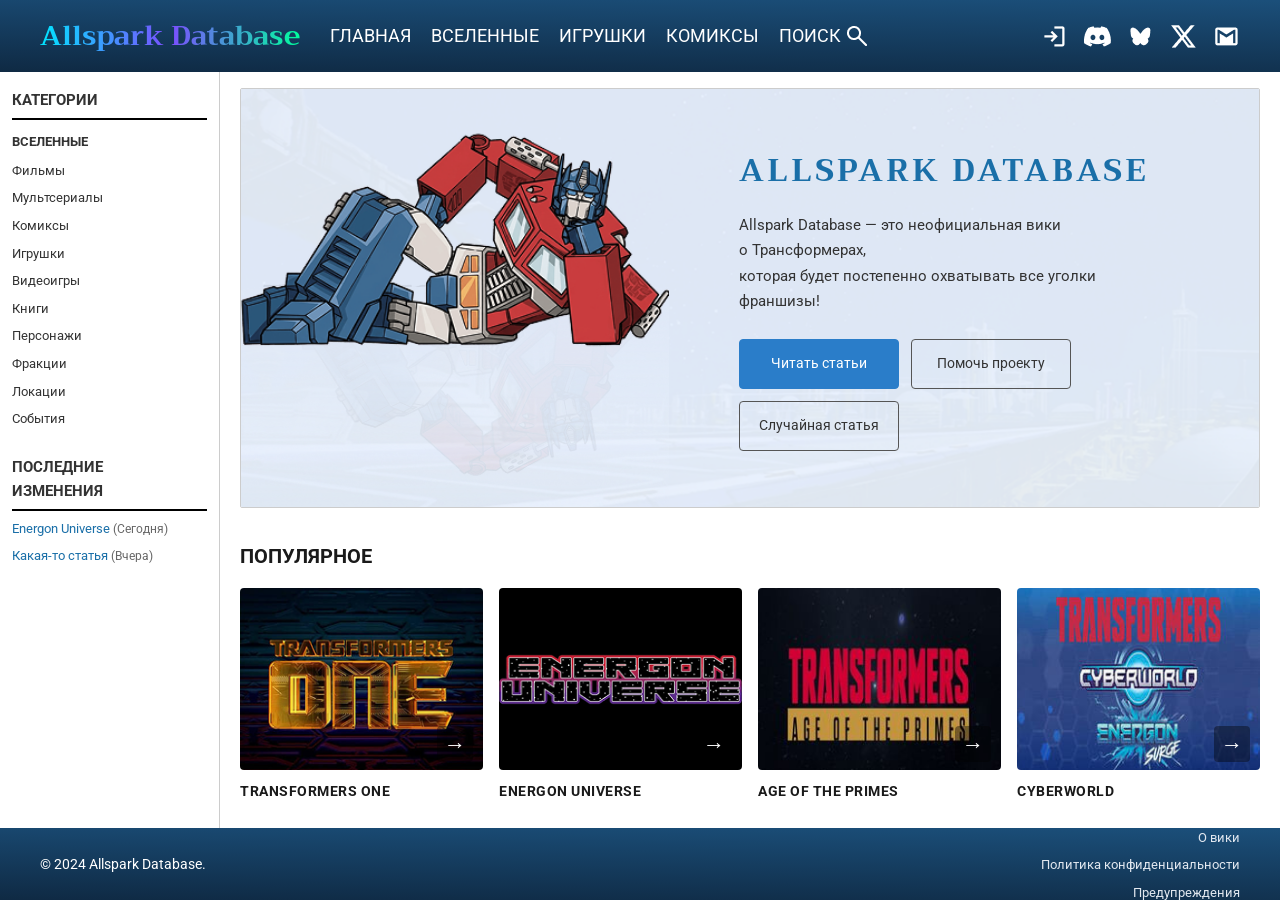
==== index.html @ ae2fcdb4 "Update index.html" ====
<!DOCTYPE html>
<html lang="ru">
<head>
    <meta charset="UTF-8">
    <meta name="viewport" content="width=device-width, initial-scale=1.0">
    <title>Allspark Database</title>
    <meta name="yandex-verification" content="25b6e416a163d4c0" />
    <link rel="stylesheet" href="style.css">
    <link href="https://fonts.googleapis.com/css2?family=Trirong:wght@700&family=Roboto&display=swap" rel="stylesheet">
    <!-- Yandex.Metrika counter -->
    <script type="text/javascript">
        (function(m,e,t,r,i,k,a){
            m[i]=m[i]||function(){(m[i].a=m[i].a||[]).push(arguments)};
            m[i].l=1*new Date();
            for (var j = 0; j < document.scripts.length; j++) {if (document.scripts[j].src === r) { return; }}
            k=e.createElement(t),a=e.getElementsByTagName(t)[0],k.async=1,k.src=r,a.parentNode.insertBefore(k,a)
        })(window, document,'script','https://mc.yandex.ru/metrika/tag.js?id=112325908', 'ym');

        ym(112325908, 'init', {ssr:true, clickmap:true, ecommerce:"dataLayer", referrer: document.referrer, url: location.href, accurateTrackBounce:true, trackLinks:true});
    </script>
    <noscript><div><img src="https://mc.yandex.ru/watch/112325908" style="position:absolute; left:-9999px;" alt="" /></div></noscript>
    <!-- /Yandex.Metrika counter -->
</head>
<body>

    <header>
        <div class="logo">Allspark Database</div>
        <nav class="main-nav">
            <ul>
                <li><a href="index.html">ГЛАВНАЯ</a></li>
                <li><a href="#">ВСЕЛЕННЫЕ</a></li>
                <li><a href="#">ИГРУШКИ</a></li>
                <li><a href="#">КОМИКСЫ</a></li>
                <li>
                    <a href="#" class="search-link">
                        ПОИСК
                        <img src="Group.png" alt="поиск" class="search-icon">
                    </a>
                </li>
            </ul>
        </nav>
        <div class="header-icons">
            <img src="material-symbols_login.png" alt="войти">
            <img src="akar-icons_discord-fill.png" alt="discord">
            <img src="line-md_bluesky-filled.png" alt="bluesky">
            <img src="line-md_twitter-x.png" alt="twitter">
            <img src="mdi_gmail.png" alt="gmail">
        </div>
    </header>

    <div class="page-wrapper">

        <aside class="sidebar">
            <div class="sidebar-section">
                <h3 class="sidebar-title">КАТЕГОРИИ</h3>
                <ul class="sidebar-list">
                    <li class="sidebar-group">ВСЕЛЕННЫЕ</li>
                    <li><a href="#">Фильмы</a></li>
                    <li><a href="#">Мультсериалы</a></li>
                    <li><a href="#">Комиксы</a></li>
                    <li><a href="#">Игрушки</a></li>
                    <li><a href="#">Видеоигры</a></li>
                    <li><a href="#">Книги</a></li>
                    <li><a href="#">Персонажи</a></li>
                    <li><a href="#">Фракции</a></li>
                    <li><a href="#">Локации</a></li>
                    <li><a href="#">События</a></li>
                </ul>
            </div>
            <div class="sidebar-section">
                <h3 class="sidebar-title">ПОСЛЕДНИЕ<br>ИЗМЕНЕНИЯ</h3>
                <ul class="sidebar-changes">
                    <li><a href="energon-universe.html">Energon Universe</a> <span>(Сегодня)</span></li>
                    <li><a href="#">Какая-то статья</a> <span>(Вчера)</span></li>
                </ul>
            </div>
        </aside>

        <main class="main-content">

            <section class="hero">
                <img src="Rectangle128.png" alt="" class="hero-bg">
                <img src="optimus.png" alt="" class="hero-optimus-back">
                <img src="Rectangle137.png" alt="" class="hero-rectangle">
                <img src="optimus1.png" alt="" class="hero-optimus-front">

                <div class="hero-text">
                    <div class="hero-logo-text">ALLSPARK DATABASE</div>
                    <p>
                        Allspark Database — это неофициальная вики<br>
                        о Трансформерах,<br>
                        которая будет постепенно охватывать все уголки<br>
                        франшизы!
                    </p>
                    
                    <div class="hero-buttons">
                        <a href="#" class="btn btn-filled">Читать статьи</a>
                        <a href="#" class="btn btn-outline">Помочь проекту</a>
                        <a href="energon-universe.html" class="btn btn-outline">Случайная статья</a>
                    </div>
                </div>
            </section>

            <section class="popular">
                <h2 class="popular-title">ПОПУЛЯРНОЕ</h2>
                <div class="popular-grid">

                    <div class="popular-card">
                        <div class="card-img-wrap">
                            <img src="Rectangle130.png" alt="Transformers One">
                            <a href="#" class="card-arrow">→</a>
                        </div>
                        <div class="card-name">TRANSFORMERS ONE</div>
                    </div>

                    <div class="popular-card">
                        <div class="card-img-wrap">
                            <img src="Rectangle131.png" alt="Energon Universe">
                            <a href="energon-universe.html" class="card-arrow">→</a>
                        </div>
                        <div class="card-name">ENERGON UNIVERSE</div>
                    </div>

                    <div class="popular-card">
                        <div class="card-img-wrap">
                            <img src="Rectangle132.png" alt="Age of the Primes">
                            <a href="#" class="card-arrow">→</a>
                        </div>
                        <div class="card-name">AGE OF THE PRIMES</div>
                    </div>

                    <div class="popular-card">
                        <div class="card-img-wrap">
                            <img src="Rectangle133.png" alt="Cyberworld">
                            <a href="#" class="card-arrow">→</a>
                        </div>
                        <div class="card-name">CYBERWORLD</div>
                    </div>

                </div>
            </section>

        </main>
    </div>

    <footer>
        <div class="footer-left">
            <p>© 2024 Allspark Database.</p>
        </div>
        <nav class="footer-nav">
            <ul>
                <li><a href="#">О вики</a></li>
                <li><a href="#">Политика конфиденциальности</a></li>
                <li><a href="#">Предупреждения</a></li>
            </ul>
        </nav>
    </footer>

</body>
</html>
---- style.css ----
/* Переменные проекта */
:root {
    --primary-gradient: linear-gradient(180.88deg, #1B4F7A 0.76%, #0F2A44 99.24%);
    --primary-color: #1a6fa8;
    --accent-cyan: #00E5FF;
    --text-dark: #1a1a1a;
    --text-main: #333333;
    --border-color: #cccccc;
    --font-heading: 'Trirong', serif;
    --font-main: 'Roboto', sans-serif;
}

* { 
    box-sizing: border-box; 
}

body {
    margin: 0;
    font-family: var(--font-main);
    background: #fff;
    line-height: 1.6;
    color: var(--text-main);
}

a { 
    text-decoration: none; 
    color: inherit; 
}

ul { 
    list-style: none; 
    margin: 0; 
    padding: 0; 
}

/* ================= HEADER ================= */

header {
    height: 72px;
    background: var(--primary-gradient);
    display: flex;
    align-items: center;
    padding: 0 40px;
}

.logo {
    font-family: var(--font-heading);
    font-weight: 700;
    font-size: 28px;
    white-space: nowrap;
    background: linear-gradient(90deg, #00E5FF 0%, #7C4DFF 50%, #00FF9D 100%);
    -webkit-background-clip: text;
    -webkit-text-fill-color: transparent;
    background-clip: text;
}

.main-nav { 
    margin-left: 30px; 
}

.main-nav ul {
    display: flex;
    align-items: center;
    gap: 20px;
}

.main-nav ul li a {
    font-size: 18px;
    color: #fff;
    white-space: nowrap;
    position: relative;
}

.main-nav ul li a::after {
    content: '';
    position: absolute;
    left: 0;
    bottom: -4px;
    width: 0;
    height: 2px;
    background-color: var(--accent-cyan);
    transition: width 0.3s ease;
}

.main-nav ul li a:hover::after {
    width: 100%;
}

.search-link {
    display: flex;
    align-items: center;
    gap: 6px;
}

.search-link:hover .search-icon {
    animation: pulse 1s infinite;
}

.search-icon { 
    width: 20px; 
    height: 20px; 
}

.header-icons {
    margin-left: auto;
    display: flex;
    align-items: center;
    gap: 16px;
}

.header-icons img {
    width: 27px;
    height: 27px;
    cursor: pointer;
    transition: transform 0.2s ease;
}

.header-icons img:hover {
    transform: scale(1.15) rotate(5deg);
}

/* ================= LAYOUT ================= */

.page-wrapper {
    display: flex;
    min-height: calc(100vh - 144px);
}

.sidebar {
    width: 220px;
    flex-shrink: 0;
    border-right: 1px solid var(--border-color);
    padding: 16px 12px;
}

.sidebar-title {
    font-size: 15px;
    font-weight: 700;
    margin: 0 0 8px 0;
    padding-bottom: 6px;
    border-bottom: 2px solid #000;
}

.sidebar-section { 
    margin-bottom: 24px; 
}

.sidebar-list { 
    display: flex; 
    flex-direction: column; 
    gap: 2px; 
}

.sidebar-group {
    font-weight: 700;
    font-size: 13px;
    margin: 4px 0 2px;
}

.sidebar-list li a {
    font-size: 13px;
    color: var(--text-main);
    line-height: 1.8;
}

.sidebar-list li a:hover { 
    text-decoration: underline; 
    color: var(--primary-color);
}

.sidebar-changes { 
    display: flex; 
    flex-direction: column; 
    gap: 6px; 
}

.sidebar-changes li { 
    font-size: 13px; 
}

.sidebar-changes li a { 
    color: var(--primary-color); 
}

.sidebar-changes li a:hover { 
    text-decoration: underline; 
}

.sidebar-changes span { 
    color: #666; 
    font-size: 12px; 
}

/* ================= MAIN CONTENT ================= */

.main-content {
    flex: 1;
    padding: 16px 20px;
    min-width: 0;
}

/* ================= HERO ================= */

.hero {
    position: relative;        
    width: 100%;
    height: 420px;
    overflow: hidden;
    border: 1px solid var(--border-color);
    border-radius: 2px;
}

.hero-bg {
    position: absolute;
    top: 0; left: 0;
    width: 100%;
    height: 100%;
    object-fit: cover;         
    z-index: 1;
}

.hero-optimus-back {
    position: absolute;
    width: 38%;
    bottom: 0;
    left: 2%;
    z-index: 2;
    opacity: 0.5;
}

.hero-rectangle {
    position: absolute;
    width: 42%;
    bottom: 0;
    left: 0;
    z-index: 3;
}

.hero-optimus-front {
    position: absolute;
    width: 42%;
    top: 10px;
    left: 0;
    z-index: 4;
}

.hero-text {
    position: absolute;
    top: 0; right: 0;
    width: 55%;
    height: 100%;
    z-index: 5;
    display: flex;
    flex-direction: column;
    justify-content: center;
    padding: 30px 40px;
    gap: 16px;
    animation: fadeInText 1s ease-out;
}

.hero-logo-text {
    font-family: var(--font-heading);
    font-weight: 700;
    font-size: 32px;
    color: var(--primary-color);
    letter-spacing: 3px;
}

.hero-text p {
    margin: 0;
    font-size: 15px;
    color: var(--text-main);
    line-height: 1.7;
}

.hero-buttons {
    display: flex;
    gap: 12px;
    flex-wrap: wrap;
    margin-top: 8px;
}

.btn {
    width: 160px;
    height: 50px;
    display: flex;
    align-items: center;
    justify-content: center;
    font-size: 14px;
    font-family: var(--font-main);
    border-radius: 4px;
    cursor: pointer;
    transition: all 0.2s;
}

.btn-filled {
    background: #2a7dc9;
    color: #fff;
    border: 1px solid #2a7dc9;
}

.btn-outline {
    background: transparent;
    color: var(--text-main);
    border: 1px solid #555;
}

.btn:hover { 
    opacity: 0.9; 
    transform: translateY(-3px);
}

/* ================= POPULAR (Grid-сетка по заданию) ================= */

.popular {
    margin-top: 32px;
}

.popular-title {
    font-family: var(--font-main);
    font-weight: 700;
    font-size: 20px;
    color: var(--text-dark);
    margin: 0 0 16px 0;
    text-transform: uppercase;
}

.popular-grid {
    display: grid;
    grid-template-columns: repeat(4, 1fr);
    gap: 16px;
}

.popular-card {
    display: flex;
    flex-direction: column;
    gap: 10px;
}

.card-img-wrap {
    position: relative;
    width: 100%;
    aspect-ratio: 4 / 3;
    overflow: hidden;
    border-radius: 4px;
}

.card-img-wrap img {
    width: 100%;
    height: 100%;
    object-fit: cover;
    display: block;
    transition: transform 0.4s ease;
}

.popular-card:hover .card-img-wrap img {
    transform: scale(1.08);
}

.card-arrow {
    position: absolute;
    bottom: 8px;
    right: 10px;
    font-size: 22px;
    color: #fff;
    background: rgba(0,0,0,0.4);
    width: 36px;
    height: 36px;
    display: flex;
    align-items: center;
    justify-content: center;
    border-radius: 4px;
    transition: background 0.3s, transform 0.3s;
}

.card-arrow:hover {
    background: rgba(0,0,0,0.7);
    transform: translateX(4px);
}

.card-name {
    font-family: var(--font-main);
    font-weight: 700;
    font-size: 14px;
    color: var(--text-dark);
    text-transform: uppercase;
    letter-spacing: 0.5px;
}

/* ================= FOOTER ================= */

footer {
    height: 72px;
    background: var(--primary-gradient);
    display: flex;
    justify-content: space-between;
    align-items: center;
    padding: 0 40px;
}

.footer-left p {
    margin: 0;
    font-size: 14px;
    color: #fff;
}

.footer-nav ul {
    display: flex;
    flex-direction: column;
    align-items: flex-end;
    gap: 2px;
}

.footer-nav ul li a {
    font-size: 13px;
    color: #E2E8F0;
    line-height: 1.6;
}

.footer-nav ul li a:hover { 
    text-decoration: underline; 
}

/* ================= АНИМАЦИИ ================= */

@keyframes fadeInText {
    from {
        opacity: 0;
        transform: translateY(15px);
    }
    to {
        opacity: 1;
        transform: translateY(0);
    }
}

@keyframes pulse {
    0% { transform: scale(1); }
    50% { transform: scale(1.2); }
    100% { transform: scale(1); }
}

/* ================= АДАПТИВНОСТЬ (Media Queries) ================= */

@media (max-width: 900px) {
    .page-wrapper {
        flex-direction: column;
    }
    
    .sidebar {
        width: 100%;
        border-right: none;
        border-bottom: 1px solid var(--border-color);
    }

    .popular-grid {
        grid-template-columns: repeat(2, 1fr);
    }

    .hero {
        height: auto;
        display: flex;
        flex-direction: column;
    }

    .hero-text {
        position: relative;
        width: 100%;
        padding: 20px;
    }
}

@media (max-width: 600px) {
    .popular-grid {
        grid-template-columns: 1fr;
    }
}
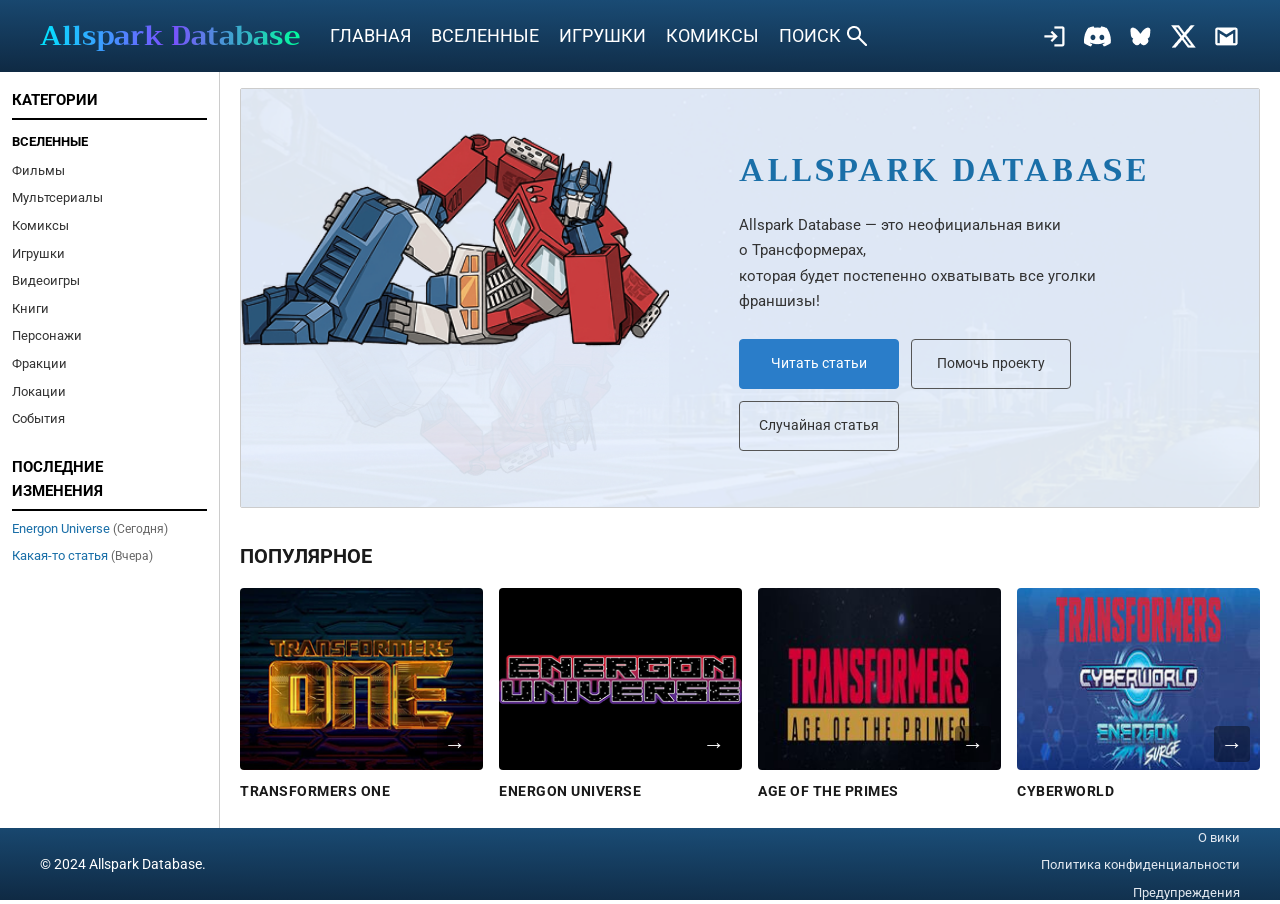
==== commit 6ee8afa0: "Update index.html" ====
--- a/index.html
+++ b/index.html
@@ -92,7 +92,7 @@
                         которая будет постепенно охватывать все уголки<br>
                         франшизы!
                     </p>
-                    
+
                     <div class="hero-buttons">
                         <a href="#" class="btn btn-filled">Читать статьи</a>
                         <a href="#" class="btn btn-outline">Помочь проекту</a>
--- a/style.css
+++ b/style.css
@@ -1,13 +1,9 @@
-/* Переменные проекта */
 :root {
-    --primary-gradient: linear-gradient(180.88deg, #1B4F7A 0.76%, #0F2A44 99.24%);
-    --primary-color: #1a6fa8;
+    --primary-blue: #1a6fa8;
+    --header-gradient: linear-gradient(180.88deg, #1B4F7A 0.76%, #0F2A44 99.24%);
     --accent-cyan: #00E5FF;
-    --text-dark: #1a1a1a;
     --text-main: #333333;
-    --border-color: #cccccc;
-    --font-heading: 'Trirong', serif;
-    --font-main: 'Roboto', sans-serif;
+    --border-color: #ccc;
 }
 
 * { 
@@ -16,10 +12,9 @@
 
 body {
     margin: 0;
-    font-family: var(--font-main);
+    font-family: 'Roboto', sans-serif;
     background: #fff;
     line-height: 1.6;
-    color: var(--text-main);
 }
 
 a { 
@@ -37,14 +32,14 @@
 
 header {
     height: 72px;
-    background: var(--primary-gradient);
+    background: var(--header-gradient);
     display: flex;
     align-items: center;
     padding: 0 40px;
 }
 
 .logo {
-    font-family: var(--font-heading);
+    font-family: 'Trirong', serif;
     font-weight: 700;
     font-size: 28px;
     white-space: nowrap;
@@ -165,7 +160,7 @@
 
 .sidebar-list li a:hover { 
     text-decoration: underline; 
-    color: var(--primary-color);
+    color: var(--primary-blue);
 }
 
 .sidebar-changes { 
@@ -179,7 +174,7 @@
 }
 
 .sidebar-changes li a { 
-    color: var(--primary-color); 
+    color: var(--primary-blue); 
 }
 
 .sidebar-changes li a:hover { 
@@ -259,10 +254,10 @@
 }
 
 .hero-logo-text {
-    font-family: var(--font-heading);
+    font-family: 'Trirong', serif;
     font-weight: 700;
     font-size: 32px;
-    color: var(--primary-color);
+    color: var(--primary-blue);
     letter-spacing: 3px;
 }
 
@@ -287,7 +282,7 @@
     align-items: center;
     justify-content: center;
     font-size: 14px;
-    font-family: var(--font-main);
+    font-family: 'Roboto', sans-serif;
     border-radius: 4px;
     cursor: pointer;
     transition: all 0.2s;
@@ -310,17 +305,17 @@
     transform: translateY(-3px);
 }
 
-/* ================= POPULAR (Grid-сетка по заданию) ================= */
+/* ================= POPULAR (Используем Grid-сетку по заданию модуля) ================= */
 
 .popular {
     margin-top: 32px;
 }
 
 .popular-title {
-    font-family: var(--font-main);
+    font-family: 'Roboto', sans-serif;
     font-weight: 700;
     font-size: 20px;
-    color: var(--text-dark);
+    color: #1a1a1a;
     margin: 0 0 16px 0;
     text-transform: uppercase;
 }
@@ -379,10 +374,10 @@
 }
 
 .card-name {
-    font-family: var(--font-main);
+    font-family: 'Roboto', sans-serif;
     font-weight: 700;
     font-size: 14px;
-    color: var(--text-dark);
+    color: #1a1a1a;
     text-transform: uppercase;
     letter-spacing: 0.5px;
 }
@@ -391,7 +386,7 @@
 
 footer {
     height: 72px;
-    background: var(--primary-gradient);
+    background: var(--header-gradient);
     display: flex;
     justify-content: space-between;
     align-items: center;
@@ -440,7 +435,7 @@
     100% { transform: scale(1); }
 }
 
-/* ================= АДАПТИВНОСТЬ (Media Queries) ================= */
+/* ================= АДАПТИВНОСТЬ ================= */
 
 @media (max-width: 900px) {
     .page-wrapper {
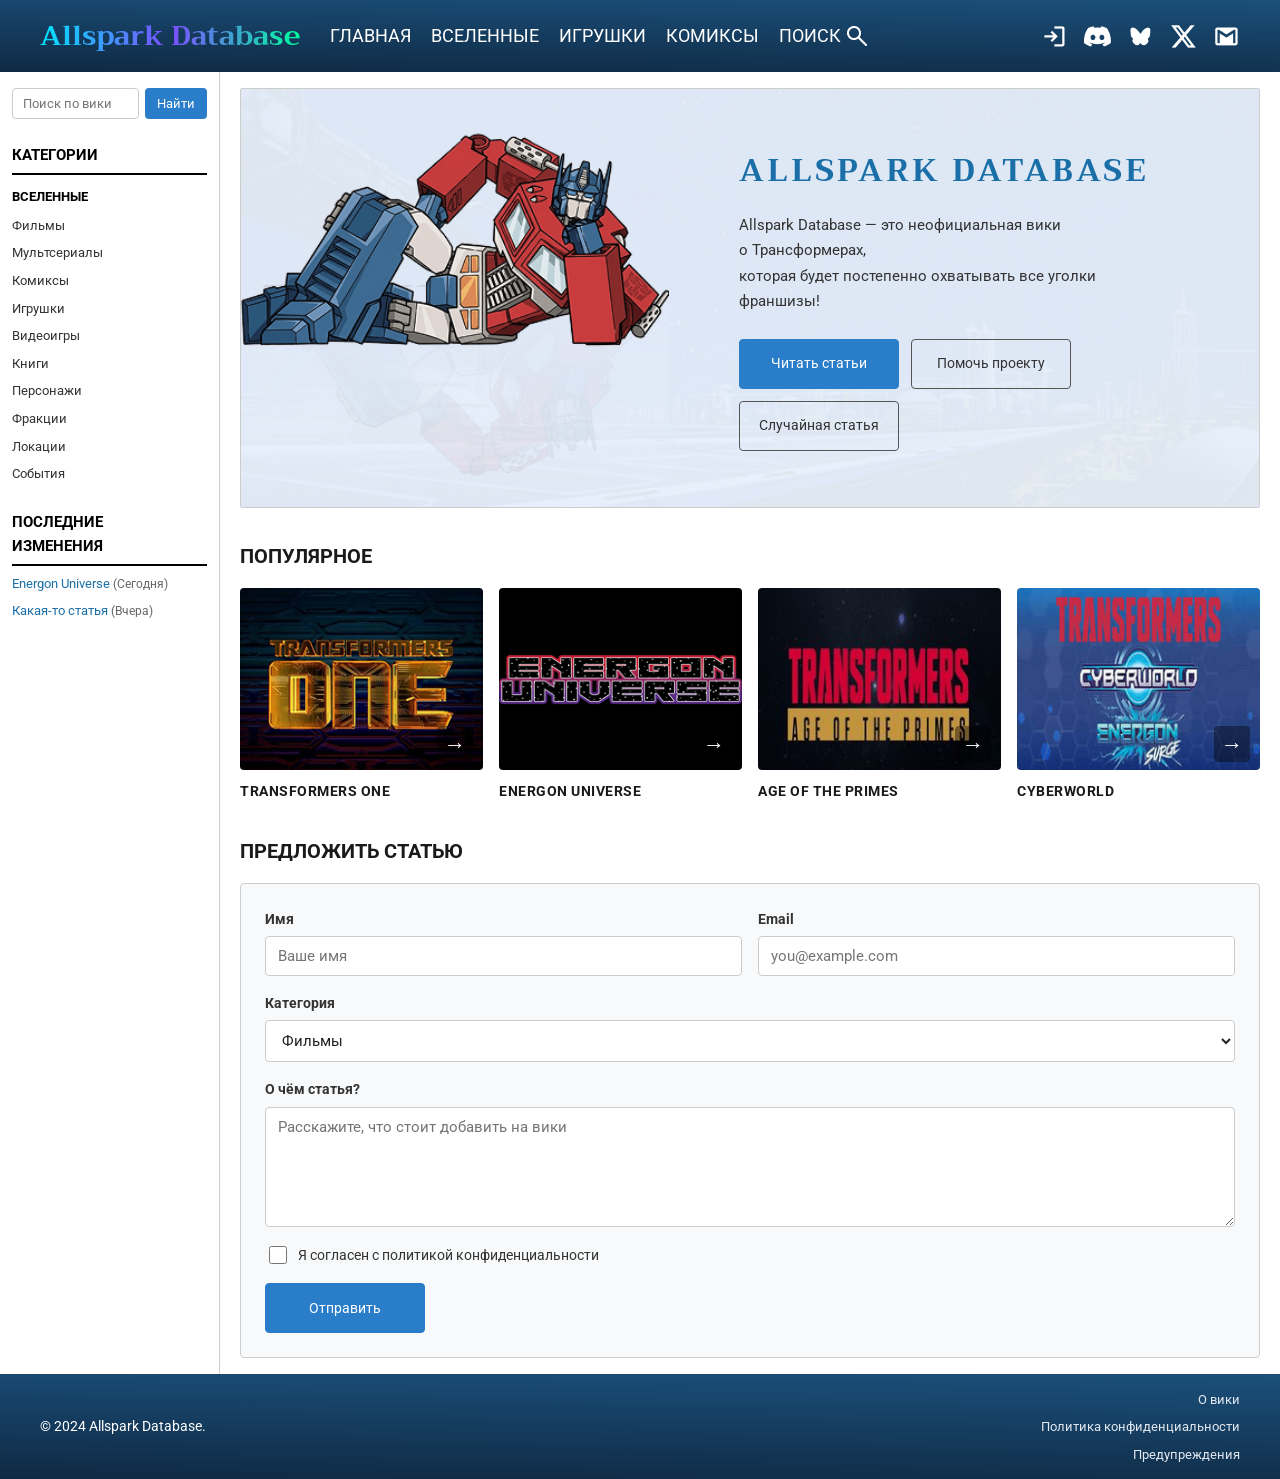
==== commit 5db5caf1: "Update index.html" ====
--- a/index.html
+++ b/index.html
@@ -51,6 +51,11 @@
     <div class="page-wrapper">
 
         <aside class="sidebar">
+            <form class="search-form" action="#" method="get" role="search">
+                <input type="search" name="q" placeholder="Поиск по вики" aria-label="Поиск по вики">
+                <button type="submit">Найти</button>
+            </form>
+
             <div class="sidebar-section">
                 <h3 class="sidebar-title">КАТЕГОРИИ</h3>
                 <ul class="sidebar-list">
@@ -140,6 +145,46 @@
                 </div>
             </section>
 
+            <section class="contact">
+                <h2 class="popular-title">Предложить статью</h2>
+
+                <form class="form" action="#" method="post">
+                    <div class="form-field">
+                        <label for="name">Имя</label>
+                        <input type="text" id="name" name="name" placeholder="Ваше имя" required>
+                    </div>
+
+                    <div class="form-field">
+                        <label for="email">Email</label>
+                        <input type="email" id="email" name="email" placeholder="you@example.com" required>
+                    </div>
+
+                    <div class="form-field form-full">
+                        <label for="category">Категория</label>
+                        <select id="category" name="category">
+                            <option value="movies">Фильмы</option>
+                            <option value="cartoons">Мультсериалы</option>
+                            <option value="comics">Комиксы</option>
+                            <option value="toys">Игрушки</option>
+                            <option value="games">Видеоигры</option>
+                            <option value="other">Другое</option>
+                        </select>
+                    </div>
+
+                    <div class="form-field form-full">
+                        <label for="message">О чём статья?</label>
+                        <textarea id="message" name="message" placeholder="Расскажите, что стоит добавить на вики" required></textarea>
+                    </div>
+
+                    <div class="form-field form-full form-check">
+                        <input type="checkbox" id="agree" name="agree" required>
+                        <label for="agree">Я согласен с политикой конфиденциальности</label>
+                    </div>
+
+                    <button type="submit" class="btn btn-filled">Отправить</button>
+                </form>
+            </section>
+
         </main>
     </div>
 
--- a/style.css
+++ b/style.css
@@ -1,45 +1,76 @@
+/* ================= ПЕРЕМЕННЫЕ ================= */
+
 :root {
-    --primary-blue: #1a6fa8;
-    --header-gradient: linear-gradient(180.88deg, #1B4F7A 0.76%, #0F2A44 99.24%);
-    --accent-cyan: #00E5FF;
-    --text-main: #333333;
-    --border-color: #ccc;
-}
-
-* { 
-    box-sizing: border-box; 
+    /* Цвета */
+    --color-primary: #1a6fa8;
+    --color-primary-light: #2a7dc9;
+    --color-accent: #00E5FF;
+    --color-dark: #0F2A44;
+    --color-dark-light: #1B4F7A;
+    --color-text: #222;
+    --color-text-soft: #333;
+    --color-muted: #666;
+    --color-border: #ccc;
+    --color-bg: #fff;
+    --color-bg-soft: #f8f9fa;
+
+    /* Шрифты */
+    --font-main: 'Roboto', sans-serif;
+    --font-title: 'Trirong', serif;
+
+    /* Размеры и отступы */
+    --header-h: 72px;
+    --sidebar-w: 220px;
+    --space-page: 40px;
+    --space: 16px;
+    --radius: 4px;
+
+    /* Градиент для шапки и подвала */
+    --gradient-bar: linear-gradient(180.88deg, var(--color-dark-light) 0.76%, var(--color-dark) 99.24%);
+}
+
+/* ================= БАЗА ================= */
+
+* {
+    box-sizing: border-box;
 }
 
 body {
     margin: 0;
-    font-family: 'Roboto', sans-serif;
-    background: #fff;
+    font-family: var(--font-main);
+    background: var(--color-bg);
     line-height: 1.6;
 }
 
-a { 
-    text-decoration: none; 
-    color: inherit; 
-}
-
-ul { 
-    list-style: none; 
-    margin: 0; 
-    padding: 0; 
-}
-
-/* ================= HEADER ================= */
+a {
+    text-decoration: none;
+    color: inherit;
+}
+
+ul {
+    list-style: none;
+    margin: 0;
+    padding: 0;
+}
+
+img {
+    max-width: 100%;
+}
+
+/* ================= HEADER (grid) ================= */
 
 header {
-    height: 72px;
-    background: var(--header-gradient);
-    display: flex;
+    min-height: var(--header-h);
+    background: var(--gradient-bar);
+    display: grid;
+    grid-template-columns: auto 1fr auto;
     align-items: center;
-    padding: 0 40px;
+    gap: 30px;
+    padding: 0 var(--space-page);
 }
 
 .logo {
-    font-family: 'Trirong', serif;
+    font-family: var(--font-title);
     font-weight: 700;
     font-size: 28px;
     white-space: nowrap;
@@ -49,12 +80,9 @@
     background-clip: text;
 }
 
-.main-nav { 
-    margin-left: 30px; 
-}
-
 .main-nav ul {
     display: flex;
+    flex-wrap: wrap;
     align-items: center;
     gap: 20px;
 }
@@ -73,7 +101,7 @@
     bottom: -4px;
     width: 0;
     height: 2px;
-    background-color: var(--accent-cyan);
+    background-color: var(--color-accent);
     transition: width 0.3s ease;
 }
 
@@ -91,16 +119,15 @@
     animation: pulse 1s infinite;
 }
 
-.search-icon { 
-    width: 20px; 
-    height: 20px; 
+.search-icon {
+    width: 20px;
+    height: 20px;
 }
 
 .header-icons {
-    margin-left: auto;
     display: flex;
     align-items: center;
-    gap: 16px;
+    gap: var(--space);
 }
 
 .header-icons img {
@@ -114,18 +141,17 @@
     transform: scale(1.15) rotate(5deg);
 }
 
-/* ================= LAYOUT ================= */
+/* ================= LAYOUT (grid) ================= */
 
 .page-wrapper {
-    display: flex;
-    min-height: calc(100vh - 144px);
+    display: grid;
+    grid-template-columns: var(--sidebar-w) minmax(0, 1fr);
+    min-height: calc(100vh - 2 * var(--header-h));
 }
 
 .sidebar {
-    width: 220px;
-    flex-shrink: 0;
-    border-right: 1px solid var(--border-color);
-    padding: 16px 12px;
+    border-right: 1px solid var(--color-border);
+    padding: var(--space) 12px;
 }
 
 .sidebar-title {
@@ -136,14 +162,14 @@
     border-bottom: 2px solid #000;
 }
 
-.sidebar-section { 
-    margin-bottom: 24px; 
-}
-
-.sidebar-list { 
-    display: flex; 
-    flex-direction: column; 
-    gap: 2px; 
+.sidebar-section {
+    margin-bottom: 24px;
+}
+
+.sidebar-list {
+    display: flex;
+    flex-direction: column;
+    gap: 2px;
 }
 
 .sidebar-group {
@@ -154,54 +180,53 @@
 
 .sidebar-list li a {
     font-size: 13px;
-    color: var(--text-main);
+    color: var(--color-text-soft);
     line-height: 1.8;
 }
 
-.sidebar-list li a:hover { 
-    text-decoration: underline; 
-    color: var(--primary-blue);
-}
-
-.sidebar-changes { 
-    display: flex; 
-    flex-direction: column; 
-    gap: 6px; 
-}
-
-.sidebar-changes li { 
-    font-size: 13px; 
-}
-
-.sidebar-changes li a { 
-    color: var(--primary-blue); 
-}
-
-.sidebar-changes li a:hover { 
-    text-decoration: underline; 
-}
-
-.sidebar-changes span { 
-    color: #666; 
-    font-size: 12px; 
+.sidebar-list li a:hover {
+    text-decoration: underline;
+    color: var(--color-primary);
+}
+
+.sidebar-changes {
+    display: flex;
+    flex-direction: column;
+    gap: 6px;
+}
+
+.sidebar-changes li {
+    font-size: 13px;
+}
+
+.sidebar-changes li a {
+    color: var(--color-primary);
+}
+
+.sidebar-changes li a:hover {
+    text-decoration: underline;
+}
+
+.sidebar-changes span {
+    color: var(--color-muted);
+    font-size: 12px;
 }
 
 /* ================= MAIN CONTENT ================= */
 
 .main-content {
-    flex: 1;
-    padding: 16px 20px;
+    padding: var(--space) 20px;
     min-width: 0;
 }
 
 /* ================= HERO ================= */
 
 .hero {
-    position: relative;        
+    position: relative;
     width: 100%;
     height: 420px;
     overflow: hidden;
-    border: 1px solid var(--border-color);
+    border: 1px solid var(--color-border);
     border-radius: 2px;
 }
 
@@ -210,7 +235,7 @@
     top: 0; left: 0;
     width: 100%;
     height: 100%;
-    object-fit: cover;         
+    object-fit: cover;
     z-index: 1;
 }
 
@@ -248,23 +273,23 @@
     display: flex;
     flex-direction: column;
     justify-content: center;
-    padding: 30px 40px;
-    gap: 16px;
+    padding: 30px var(--space-page);
+    gap: var(--space);
     animation: fadeInText 1s ease-out;
 }
 
 .hero-logo-text {
-    font-family: 'Trirong', serif;
+    font-family: var(--font-title);
     font-weight: 700;
     font-size: 32px;
-    color: var(--primary-blue);
+    color: var(--color-primary);
     letter-spacing: 3px;
 }
 
 .hero-text p {
     margin: 0;
     font-size: 15px;
-    color: var(--text-main);
+    color: var(--color-text-soft);
     line-height: 1.7;
 }
 
@@ -275,55 +300,59 @@
     margin-top: 8px;
 }
 
+/* ================= КНОПКИ ================= */
+
 .btn {
-    width: 160px;
+    min-width: 160px;
     height: 50px;
+    padding: 0 16px;
     display: flex;
     align-items: center;
     justify-content: center;
     font-size: 14px;
-    font-family: 'Roboto', sans-serif;
-    border-radius: 4px;
+    font-family: var(--font-main);
+    border-radius: var(--radius);
     cursor: pointer;
     transition: all 0.2s;
 }
 
 .btn-filled {
-    background: #2a7dc9;
+    background: var(--color-primary-light);
     color: #fff;
-    border: 1px solid #2a7dc9;
+    border: 1px solid var(--color-primary-light);
 }
 
 .btn-outline {
     background: transparent;
-    color: var(--text-main);
+    color: var(--color-text-soft);
     border: 1px solid #555;
 }
 
-.btn:hover { 
-    opacity: 0.9; 
+.btn:hover {
+    opacity: 0.9;
     transform: translateY(-3px);
 }
 
-/* ================= POPULAR (Используем Grid-сетку по заданию модуля) ================= */
-
-.popular {
+/* ================= POPULAR (grid) ================= */
+
+.popular,
+.contact {
     margin-top: 32px;
 }
 
 .popular-title {
-    font-family: 'Roboto', sans-serif;
     font-weight: 700;
     font-size: 20px;
     color: #1a1a1a;
-    margin: 0 0 16px 0;
+    margin: 0 0 var(--space) 0;
     text-transform: uppercase;
 }
 
+/* Колонки сами подстраиваются под ширину экрана */
 .popular-grid {
     display: grid;
-    grid-template-columns: repeat(4, 1fr);
-    gap: 16px;
+    grid-template-columns: repeat(auto-fit, minmax(200px, 1fr));
+    gap: var(--space);
 }
 
 .popular-card {
@@ -337,7 +366,7 @@
     width: 100%;
     aspect-ratio: 4 / 3;
     overflow: hidden;
-    border-radius: 4px;
+    border-radius: var(--radius);
 }
 
 .card-img-wrap img {
@@ -364,7 +393,7 @@
     display: flex;
     align-items: center;
     justify-content: center;
-    border-radius: 4px;
+    border-radius: var(--radius);
     transition: background 0.3s, transform 0.3s;
 }
 
@@ -374,7 +403,6 @@
 }
 
 .card-name {
-    font-family: 'Roboto', sans-serif;
     font-weight: 700;
     font-size: 14px;
     color: #1a1a1a;
@@ -382,15 +410,225 @@
     letter-spacing: 0.5px;
 }
 
-/* ================= FOOTER ================= */
+/* ================= ФОРМЫ ================= */
+
+input,
+select,
+textarea,
+button {
+    font-family: var(--font-main);
+    font-size: 15px;
+}
+
+/* Форма «Предложить статью»: 2 колонки */
+.form {
+    display: grid;
+    grid-template-columns: 1fr 1fr;
+    gap: var(--space);
+    padding: 24px;
+    background: var(--color-bg-soft);
+    border: 1px solid var(--color-border);
+    border-radius: var(--radius);
+}
+
+.form-field {
+    display: flex;
+    flex-direction: column;
+    gap: 6px;
+}
+
+.form-full {
+    grid-column: 1 / -1;
+}
+
+.form label {
+    font-weight: 700;
+    font-size: 14px;
+    color: var(--color-text-soft);
+}
+
+.form input[type="text"],
+.form input[type="email"],
+.form select,
+.form textarea,
+.search-form input {
+    width: 100%;
+    padding: 10px 12px;
+    border: 1px solid var(--color-border);
+    border-radius: var(--radius);
+    background: #fff;
+    color: var(--color-text);
+}
+
+.form textarea {
+    min-height: 120px;
+    resize: vertical;
+}
+
+.form input:focus,
+.form select:focus,
+.form textarea:focus,
+.search-form input:focus {
+    outline: none;
+    border-color: var(--color-primary);
+    box-shadow: 0 0 0 3px rgba(26, 111, 168, 0.2);
+}
+
+.form-check {
+    flex-direction: row;
+    align-items: center;
+    gap: 8px;
+    font-size: 14px;
+}
+
+.form-check input {
+    width: 18px;
+    height: 18px;
+}
+
+.form-check label {
+    font-weight: 400;
+}
+
+.form .btn {
+    justify-self: start;
+}
+
+/* Поиск в сайдбаре */
+.search-form {
+    display: grid;
+    grid-template-columns: 1fr auto;
+    gap: 6px;
+    margin-bottom: 24px;
+}
+
+.search-form input {
+    padding: 7px 10px;
+    font-size: 13px;
+    min-width: 0;
+}
+
+.search-form button {
+    padding: 0 12px;
+    font-size: 13px;
+    color: #fff;
+    background: var(--color-primary-light);
+    border: none;
+    border-radius: var(--radius);
+    cursor: pointer;
+}
+
+.search-form button:hover {
+    opacity: 0.9;
+}
+
+/* ================= ARTICLE PAGE ================= */
+
+.article-page {
+    max-width: 1100px;
+    margin: 0 auto;
+    padding: 20px var(--space-page) 40px;
+}
+
+.article {
+    display: grid;
+    grid-template-columns: 1fr 280px;
+    gap: var(--space-page);
+}
+
+.article-title {
+    font-family: var(--font-title);
+    font-size: 42px;
+    line-height: 1.1;
+    color: var(--color-primary);
+    margin: 0 0 10px 0;
+    grid-column: 1 / -1;
+}
+
+.article-meta {
+    color: #555;
+    font-size: 15px;
+    margin-bottom: 20px;
+    grid-column: 1 / -1;
+}
+
+.article-hero-image {
+    width: 100%;
+    max-height: 420px;
+    object-fit: cover;
+    border-radius: 6px;
+    grid-column: 1 / -1;
+    margin-bottom: 30px;
+}
+
+.article-content {
+    font-size: 17px;
+    line-height: 1.75;
+    color: var(--color-text);
+}
+
+.article-content h2 {
+    font-size: 26px;
+    color: var(--color-primary);
+    margin: 35px 0 var(--space) 0;
+    border-bottom: 2px solid #e0e0e0;
+    padding-bottom: 8px;
+}
+
+.article-content ul {
+    padding-left: 20px;
+    margin: var(--space) 0;
+    list-style: disc;
+}
+
+.article-content li {
+    margin-bottom: 10px;
+}
+
+.infobox {
+    background: var(--color-bg-soft);
+    border: 2px solid var(--color-primary);
+    border-radius: 6px;
+    padding: 18px;
+    height: fit-content;
+    position: sticky;
+    top: 20px;
+}
+
+.infobox h3 {
+    margin: 0 0 var(--space) 0;
+    text-align: center;
+    color: var(--color-primary);
+    font-size: 21px;
+}
+
+.infobox table {
+    width: 100%;
+    border-collapse: collapse;
+    font-size: 15px;
+}
+
+.infobox td {
+    padding: 10px 0;
+    border-bottom: 1px solid #ddd;
+}
+
+.infobox td:first-child {
+    font-weight: 700;
+    color: var(--color-text-soft);
+    width: 45%;
+}
+
+/* ================= FOOTER (grid) ================= */
 
 footer {
-    height: 72px;
-    background: var(--header-gradient);
-    display: flex;
-    justify-content: space-between;
+    min-height: var(--header-h);
+    background: var(--gradient-bar);
+    display: grid;
+    grid-template-columns: 1fr auto;
     align-items: center;
-    padding: 0 40px;
+    gap: var(--space);
+    padding: 12px var(--space-page);
 }
 
 .footer-left p {
@@ -412,61 +650,146 @@
     line-height: 1.6;
 }
 
-.footer-nav ul li a:hover { 
-    text-decoration: underline; 
+.footer-nav ul li a:hover {
+    text-decoration: underline;
 }
 
 /* ================= АНИМАЦИИ ================= */
 
 @keyframes fadeInText {
-    from {
-        opacity: 0;
-        transform: translateY(15px);
-    }
-    to {
-        opacity: 1;
-        transform: translateY(0);
-    }
+    from { opacity: 0; transform: translateY(15px); }
+    to   { opacity: 1; transform: translateY(0); }
 }
 
 @keyframes pulse {
-    0% { transform: scale(1); }
-    50% { transform: scale(1.2); }
+    0%   { transform: scale(1); }
+    50%  { transform: scale(1.2); }
     100% { transform: scale(1); }
 }
 
 /* ================= АДАПТИВНОСТЬ ================= */
 
+/* Планшет */
 @media (max-width: 900px) {
+    :root {
+        --space-page: 20px;
+    }
+
+    /* Шапка в одну колонку по центру */
+    header {
+        grid-template-columns: 1fr;
+        justify-items: center;
+        gap: 10px;
+        padding: 12px var(--space-page);
+    }
+
+    .main-nav ul {
+        justify-content: center;
+    }
+
+    /* Сайдбар уходит наверх */
     .page-wrapper {
-        flex-direction: column;
-    }
-    
+        grid-template-columns: 1fr;
+    }
+
     .sidebar {
-        width: 100%;
         border-right: none;
-        border-bottom: 1px solid var(--border-color);
-    }
-
-    .popular-grid {
-        grid-template-columns: repeat(2, 1fr);
-    }
-
+        border-bottom: 1px solid var(--color-border);
+        display: grid;
+        grid-template-columns: 1fr 1fr;
+        column-gap: var(--space);
+    }
+
+    .search-form {
+        grid-column: 1 / -1;
+    }
+
+    .sidebar-section {
+        margin-bottom: 0;
+    }
+
+    /* Статья */
+    .article {
+        grid-template-columns: 1fr;
+    }
+
+    .infobox {
+        position: static;
+    }
+
+    .article-title {
+        font-size: 32px;
+    }
+}
+
+/* Телефон */
+@media (max-width: 600px) {
+    .sidebar {
+        grid-template-columns: 1fr;
+        row-gap: var(--space);
+    }
+
+    .main-content {
+        padding: var(--space) 12px;
+    }
+
+    /* Hero: картинка-фон, текст обычным потоком */
     .hero {
         height: auto;
-        display: flex;
-        flex-direction: column;
+    }
+
+    .hero-optimus-back,
+    .hero-rectangle,
+    .hero-optimus-front {
+        display: none;
     }
 
     .hero-text {
         position: relative;
         width: 100%;
-        padding: 20px;
-    }
-}
-
-@media (max-width: 600px) {
-    .popular-grid {
+        height: auto;
+        padding: 24px var(--space);
+        background: rgba(255, 255, 255, 0.85);
+    }
+
+    .hero-text br {
+        display: none;
+    }
+
+    .hero-logo-text {
+        font-size: 24px;
+        letter-spacing: 1px;
+    }
+
+    .hero-buttons .btn {
+        width: 100%;
+    }
+
+    /* Форма в одну колонку */
+    .form {
         grid-template-columns: 1fr;
-    }
-}
+        padding: var(--space);
+    }
+
+    .form .btn {
+        justify-self: stretch;
+    }
+
+    .article-page {
+        padding: 16px var(--space) 30px;
+    }
+
+    .article-content {
+        font-size: 16px;
+    }
+
+    /* Подвал по центру */
+    footer {
+        grid-template-columns: 1fr;
+        text-align: center;
+    }
+
+    .footer-nav ul {
+        align-items: center;
+    }
+}
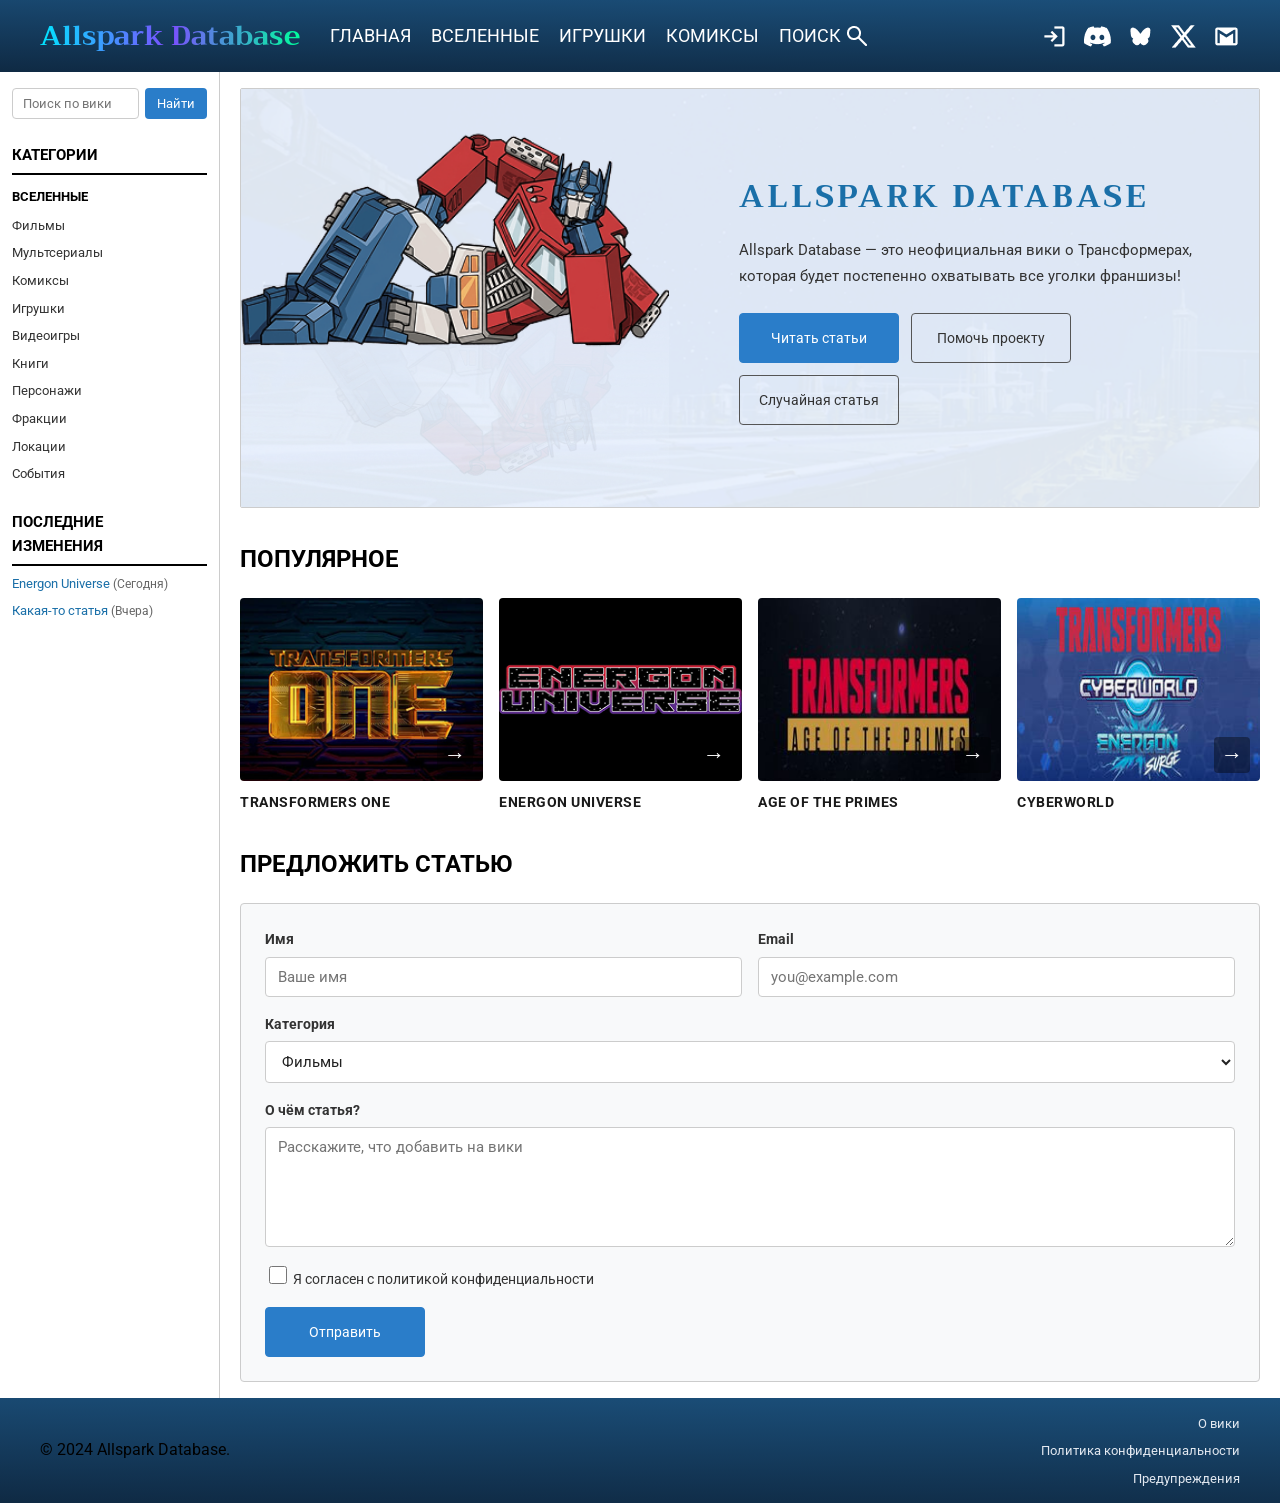
==== commit 6426edc1: "Update index.html" ====
--- a/index.html
+++ b/index.html
@@ -51,8 +51,8 @@
     <div class="page-wrapper">
 
         <aside class="sidebar">
-            <form class="search-form" action="#" method="get" role="search">
-                <input type="search" name="q" placeholder="Поиск по вики" aria-label="Поиск по вики">
+            <form class="search-form" action="#">
+                <input type="search" name="q" placeholder="Поиск по вики">
                 <button type="submit">Найти</button>
             </form>
 
@@ -92,9 +92,9 @@
                 <div class="hero-text">
                     <div class="hero-logo-text">ALLSPARK DATABASE</div>
                     <p>
-                        Allspark Database — это неофициальная вики<br>
-                        о Трансформерах,<br>
-                        которая будет постепенно охватывать все уголки<br>
+                        Allspark Database — это неофициальная вики
+                        о Трансформерах,
+                        которая будет постепенно охватывать все уголки
                         франшизы!
                     </p>
 
@@ -107,7 +107,7 @@
             </section>
 
             <section class="popular">
-                <h2 class="popular-title">ПОПУЛЯРНОЕ</h2>
+                <h2 class="section-title">ПОПУЛЯРНОЕ</h2>
                 <div class="popular-grid">
 
                     <div class="popular-card">
@@ -146,38 +146,38 @@
             </section>
 
             <section class="contact">
-                <h2 class="popular-title">Предложить статью</h2>
-
-                <form class="form" action="#" method="post">
+                <h2 class="section-title">ПРЕДЛОЖИТЬ СТАТЬЮ</h2>
+
+                <form class="form" action="thanks.html">
                     <div class="form-field">
                         <label for="name">Имя</label>
-                        <input type="text" id="name" name="name" placeholder="Ваше имя" required>
+                        <input type="text" name="name" id="name" placeholder="Ваше имя" required>
                     </div>
 
                     <div class="form-field">
                         <label for="email">Email</label>
-                        <input type="email" id="email" name="email" placeholder="you@example.com" required>
+                        <input type="email" name="email" id="email" placeholder="you@example.com" required>
                     </div>
 
                     <div class="form-field form-full">
                         <label for="category">Категория</label>
-                        <select id="category" name="category">
-                            <option value="movies">Фильмы</option>
-                            <option value="cartoons">Мультсериалы</option>
-                            <option value="comics">Комиксы</option>
-                            <option value="toys">Игрушки</option>
-                            <option value="games">Видеоигры</option>
-                            <option value="other">Другое</option>
+                        <select name="category" id="category">
+                            <option>Фильмы</option>
+                            <option>Мультсериалы</option>
+                            <option>Комиксы</option>
+                            <option>Игрушки</option>
+                            <option>Видеоигры</option>
+                            <option>Другое</option>
                         </select>
                     </div>
 
                     <div class="form-field form-full">
                         <label for="message">О чём статья?</label>
-                        <textarea id="message" name="message" placeholder="Расскажите, что стоит добавить на вики" required></textarea>
-                    </div>
-
-                    <div class="form-field form-full form-check">
-                        <input type="checkbox" id="agree" name="agree" required>
+                        <textarea name="message" id="message" placeholder="Расскажите, что добавить на вики" required></textarea>
+                    </div>
+
+                    <div class="form-check form-full">
+                        <input type="checkbox" name="agree" id="agree" required>
                         <label for="agree">Я согласен с политикой конфиденциальности</label>
                     </div>
 
@@ -189,9 +189,7 @@
     </div>
 
     <footer>
-        <div class="footer-left">
-            <p>© 2024 Allspark Database.</p>
-        </div>
+        <p>© 2024 Allspark Database.</p>
         <nav class="footer-nav">
             <ul>
                 <li><a href="#">О вики</a></li>
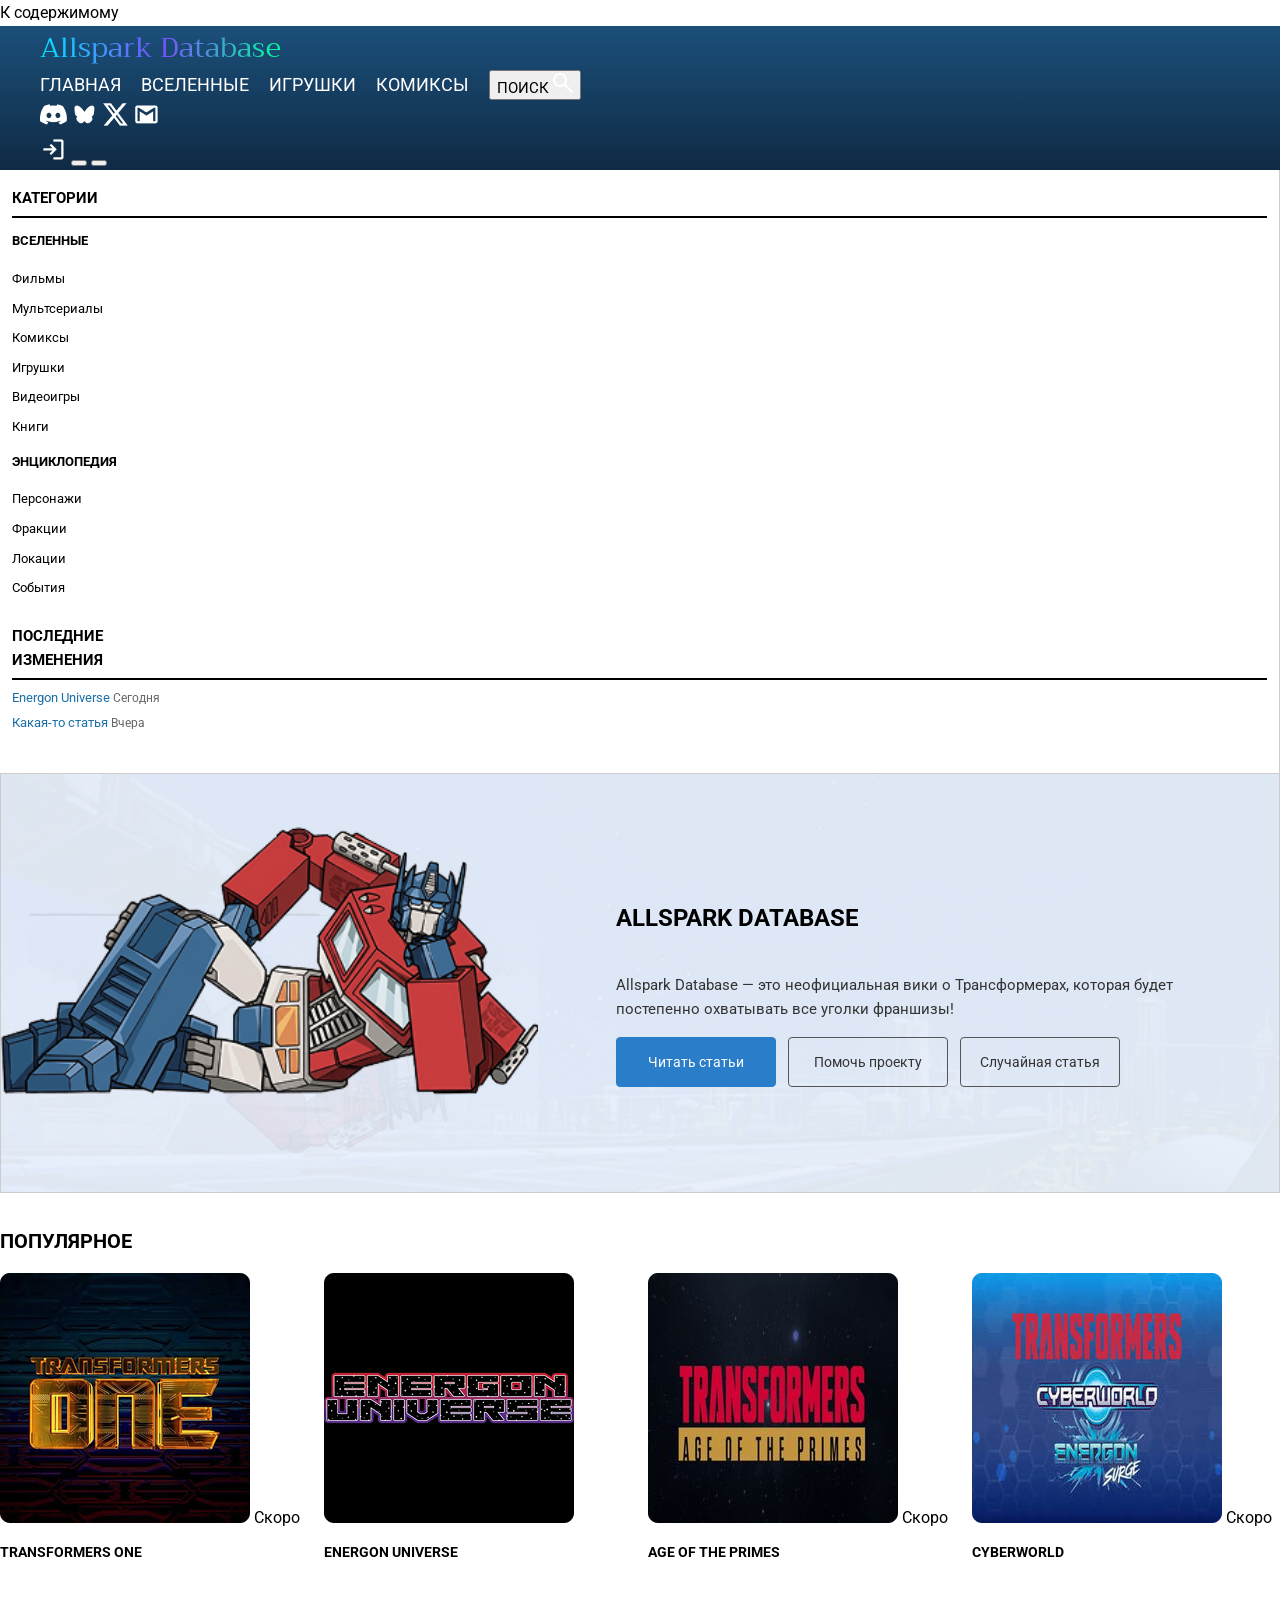
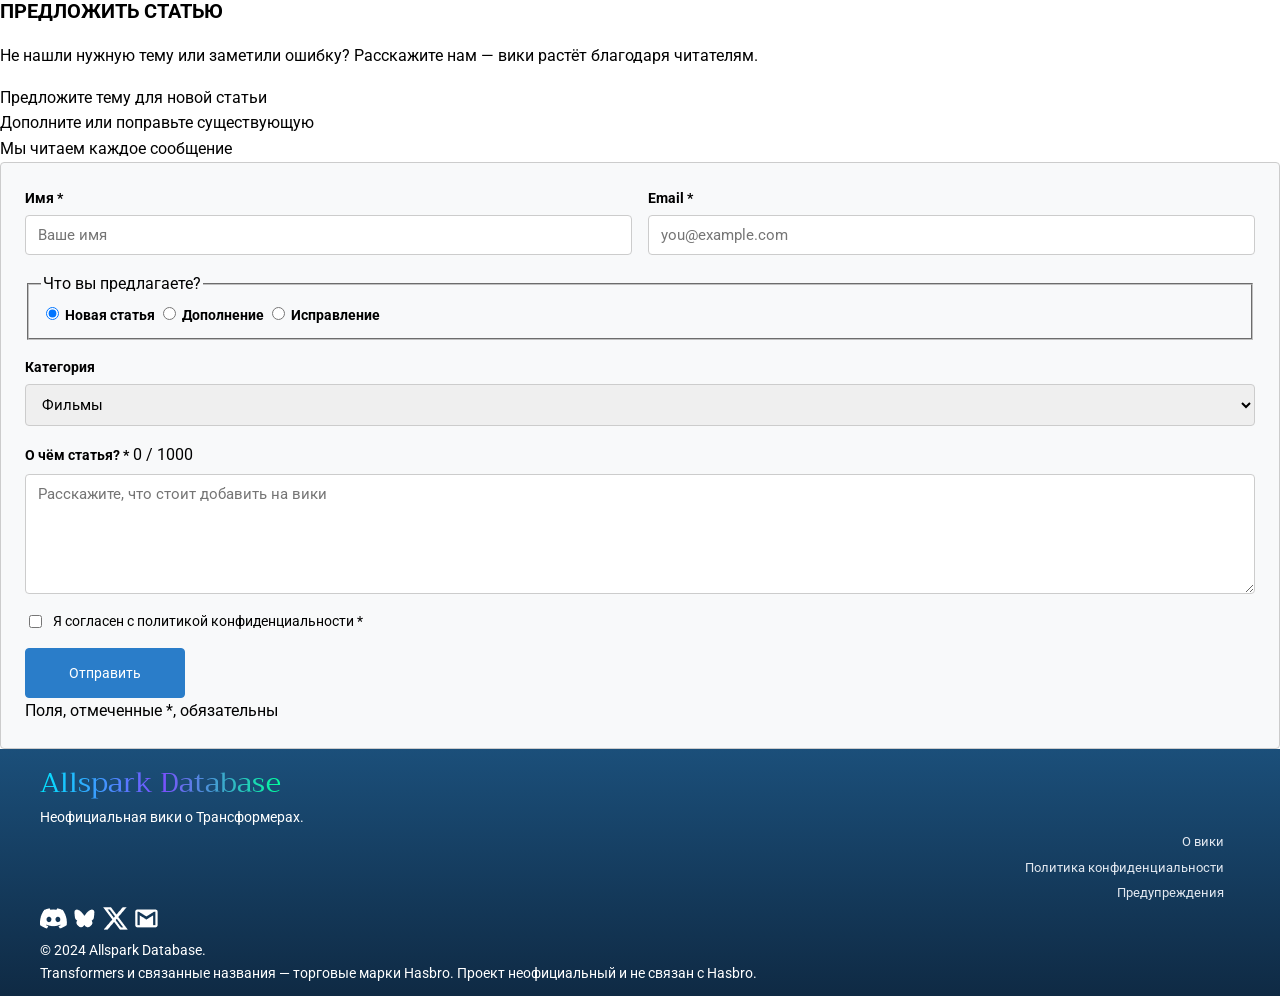
==== commit c61fcc2c: "Update index.html" ====
--- a/index.html
+++ b/index.html
@@ -3,10 +3,31 @@
 <head>
     <meta charset="UTF-8">
     <meta name="viewport" content="width=device-width, initial-scale=1.0">
-    <title>Allspark Database</title>
+    <title>Allspark Database — неофициальная вики о Трансформерах</title>
+    <meta name="description" content="Allspark Database — неофициальная вики о Трансформерах: вселенные, фильмы, комиксы, игрушки и персонажи.">
+    <meta name="theme-color" content="#0F2A44">
     <meta name="yandex-verification" content="25b6e416a163d4c0" />
+    <meta property="og:type" content="website">
+    <meta property="og:title" content="Allspark Database">
+    <meta property="og:description" content="Неофициальная вики о Трансформерах.">
+    <link rel="icon" href="data:image/svg+xml,%3Csvg xmlns='http://www.w3.org/2000/svg' viewBox='0 0 32 32'%3E%3Crect width='32' height='32' rx='7' fill='%231B4F7A'/%3E%3Ctext x='16' y='23' font-size='20' font-weight='700' text-anchor='middle' fill='%2300E5FF' font-family='serif'%3EA%3C/text%3E%3C/svg%3E">
+
+    <!-- Тема применяется до отрисовки, чтобы не было мигания -->
+    <script>
+        (function () {
+            var d = document.documentElement, t;
+            d.classList.add('js');
+            try { t = localStorage.getItem('theme'); } catch (e) {}
+            if (!t) t = matchMedia('(prefers-color-scheme: dark)').matches ? 'dark' : 'light';
+            d.dataset.theme = t;
+        })();
+    </script>
+
+    <link rel="preconnect" href="https://fonts.googleapis.com">
+    <link rel="preconnect" href="https://fonts.gstatic.com" crossorigin>
+    <link href="https://fonts.googleapis.com/css2?family=Trirong:wght@700&family=Roboto:wght@400;500;700&display=swap" rel="stylesheet">
     <link rel="stylesheet" href="style.css">
-    <link href="https://fonts.googleapis.com/css2?family=Trirong:wght@700&family=Roboto&display=swap" rel="stylesheet">
+
     <!-- Yandex.Metrika counter -->
     <script type="text/javascript">
         (function(m,e,t,r,i,k,a){
@@ -23,181 +44,245 @@
 </head>
 <body>
 
-    <header>
-        <div class="logo">Allspark Database</div>
-        <nav class="main-nav">
-            <ul>
-                <li><a href="index.html">ГЛАВНАЯ</a></li>
-                <li><a href="#">ВСЕЛЕННЫЕ</a></li>
-                <li><a href="#">ИГРУШКИ</a></li>
-                <li><a href="#">КОМИКСЫ</a></li>
-                <li>
-                    <a href="#" class="search-link">
-                        ПОИСК
-                        <img src="Group.png" alt="поиск" class="search-icon">
-                    </a>
-                </li>
-            </ul>
-        </nav>
-        <div class="header-icons">
-            <img src="material-symbols_login.png" alt="войти">
-            <img src="akar-icons_discord-fill.png" alt="discord">
-            <img src="line-md_bluesky-filled.png" alt="bluesky">
-            <img src="line-md_twitter-x.png" alt="twitter">
-            <img src="mdi_gmail.png" alt="gmail">
+    <a class="skip-link" href="#main">К содержимому</a>
+
+    <header class="site-header">
+        <div class="header-inner">
+            <a class="logo" href="index.html">Allspark Database</a>
+
+            <nav class="main-nav" id="main-nav" aria-label="Основное меню">
+                <ul>
+                    <li><a href="index.html" aria-current="page">ГЛАВНАЯ</a></li>
+                    <li><a href="#">ВСЕЛЕННЫЕ</a></li>
+                    <li><a href="#">ИГРУШКИ</a></li>
+                    <li><a href="#">КОМИКСЫ</a></li>
+                    <li>
+                        <button type="button" class="nav-search" data-search-open>
+                            ПОИСК
+                            <img src="Group.png" alt="" class="search-icon">
+                        </button>
+                    </li>
+                </ul>
+            </nav>
+
+            <div class="header-actions">
+                <!-- Замените href="#" на реальные ссылки на ваши соцсети -->
+                <div class="socials">
+                    <a class="icon-link" href="#" aria-label="Discord"><img src="akar-icons_discord-fill.png" alt=""></a>
+                    <a class="icon-link" href="#" aria-label="Bluesky"><img src="line-md_bluesky-filled.png" alt=""></a>
+                    <a class="icon-link" href="#" aria-label="Twitter / X"><img src="line-md_twitter-x.png" alt=""></a>
+                    <a class="icon-link" href="#" aria-label="Почта"><img src="mdi_gmail.png" alt=""></a>
+                </div>
+                <a class="icon-link" href="#" aria-label="Войти"><img src="material-symbols_login.png" alt=""></a>
+                <button type="button" class="icon-btn theme-toggle" data-theme-toggle aria-label="Переключить тему"></button>
+                <button type="button" class="icon-btn nav-toggle" data-nav-toggle aria-expanded="false" aria-controls="main-nav" aria-label="Открыть меню">
+                    <span class="burger" aria-hidden="true"></span>
+                </button>
+            </div>
         </div>
     </header>
 
-    <div class="page-wrapper">
+    <div class="layout">
 
         <aside class="sidebar">
-            <form class="search-form" action="#">
-                <input type="search" name="q" placeholder="Поиск по вики">
-                <button type="submit">Найти</button>
-            </form>
-
-            <div class="sidebar-section">
-                <h3 class="sidebar-title">КАТЕГОРИИ</h3>
-                <ul class="sidebar-list">
-                    <li class="sidebar-group">ВСЕЛЕННЫЕ</li>
-                    <li><a href="#">Фильмы</a></li>
-                    <li><a href="#">Мультсериалы</a></li>
-                    <li><a href="#">Комиксы</a></li>
-                    <li><a href="#">Игрушки</a></li>
-                    <li><a href="#">Видеоигры</a></li>
-                    <li><a href="#">Книги</a></li>
-                    <li><a href="#">Персонажи</a></li>
-                    <li><a href="#">Фракции</a></li>
-                    <li><a href="#">Локации</a></li>
-                    <li><a href="#">События</a></li>
-                </ul>
-            </div>
-            <div class="sidebar-section">
-                <h3 class="sidebar-title">ПОСЛЕДНИЕ<br>ИЗМЕНЕНИЯ</h3>
-                <ul class="sidebar-changes">
-                    <li><a href="energon-universe.html">Energon Universe</a> <span>(Сегодня)</span></li>
-                    <li><a href="#">Какая-то статья</a> <span>(Вчера)</span></li>
-                </ul>
+            <div class="sidebar-inner">
+                <nav class="sidebar-section" aria-label="Категории">
+                    <h2 class="sidebar-title">КАТЕГОРИИ</h2>
+                    <p class="sidebar-group">ВСЕЛЕННЫЕ</p>
+                    <ul class="sidebar-list">
+                        <li><a href="#">Фильмы</a></li>
+                        <li><a href="#">Мультсериалы</a></li>
+                        <li><a href="#">Комиксы</a></li>
+                        <li><a href="#">Игрушки</a></li>
+                        <li><a href="#">Видеоигры</a></li>
+                        <li><a href="#">Книги</a></li>
+                    </ul>
+                    <p class="sidebar-group">ЭНЦИКЛОПЕДИЯ</p>
+                    <ul class="sidebar-list">
+                        <li><a href="#">Персонажи</a></li>
+                        <li><a href="#">Фракции</a></li>
+                        <li><a href="#">Локации</a></li>
+                        <li><a href="#">События</a></li>
+                    </ul>
+                </nav>
+
+                <section class="sidebar-section">
+                    <h2 class="sidebar-title">ПОСЛЕДНИЕ<br>ИЗМЕНЕНИЯ</h2>
+                    <ul class="sidebar-changes">
+                        <li><a href="energon-universe.html">Energon Universe</a> <span class="when">Сегодня</span></li>
+                        <li><a href="#">Какая-то статья</a> <span class="when">Вчера</span></li>
+                    </ul>
+                </section>
             </div>
         </aside>
 
-        <main class="main-content">
+        <main id="main" class="content">
 
             <section class="hero">
-                <img src="Rectangle128.png" alt="" class="hero-bg">
+                <img src="Rectangle128.png" alt="" class="hero-bg" fetchpriority="high">
                 <img src="optimus.png" alt="" class="hero-optimus-back">
                 <img src="Rectangle137.png" alt="" class="hero-rectangle">
                 <img src="optimus1.png" alt="" class="hero-optimus-front">
 
                 <div class="hero-text">
-                    <div class="hero-logo-text">ALLSPARK DATABASE</div>
+                    <h1 class="hero-title">ALLSPARK DATABASE</h1>
                     <p>
-                        Allspark Database — это неофициальная вики
-                        о Трансформерах,
-                        которая будет постепенно охватывать все уголки
-                        франшизы!
+                        Allspark Database — это неофициальная вики о Трансформерах,
+                        которая будет постепенно охватывать все уголки франшизы!
                     </p>
-
                     <div class="hero-buttons">
                         <a href="#" class="btn btn-filled">Читать статьи</a>
-                        <a href="#" class="btn btn-outline">Помочь проекту</a>
+                        <a href="#suggest" class="btn btn-outline">Помочь проекту</a>
                         <a href="energon-universe.html" class="btn btn-outline">Случайная статья</a>
                     </div>
                 </div>
             </section>
 
-            <section class="popular">
-                <h2 class="section-title">ПОПУЛЯРНОЕ</h2>
+            <section class="popular" aria-labelledby="popular-title">
+                <h2 class="section-title" id="popular-title">ПОПУЛЯРНОЕ</h2>
                 <div class="popular-grid">
 
-                    <div class="popular-card">
-                        <div class="card-img-wrap">
-                            <img src="Rectangle130.png" alt="Transformers One">
-                            <a href="#" class="card-arrow">→</a>
+                    <a href="#" class="popular-card is-soon reveal" style="--i:0">
+                        <div class="card-media">
+                            <img src="Rectangle130.png" alt="Transformers One" loading="lazy">
+                            <span class="badge">Скоро</span>
+                            <span class="card-arrow" aria-hidden="true">→</span>
                         </div>
                         <div class="card-name">TRANSFORMERS ONE</div>
-                    </div>
-
-                    <div class="popular-card">
-                        <div class="card-img-wrap">
-                            <img src="Rectangle131.png" alt="Energon Universe">
-                            <a href="energon-universe.html" class="card-arrow">→</a>
+                    </a>
+
+                    <a href="energon-universe.html" class="popular-card reveal" style="--i:1">
+                        <div class="card-media">
+                            <img src="Rectangle131.png" alt="Energon Universe" loading="lazy">
+                            <span class="card-arrow" aria-hidden="true">→</span>
                         </div>
                         <div class="card-name">ENERGON UNIVERSE</div>
-                    </div>
-
-                    <div class="popular-card">
-                        <div class="card-img-wrap">
-                            <img src="Rectangle132.png" alt="Age of the Primes">
-                            <a href="#" class="card-arrow">→</a>
+                    </a>
+
+                    <a href="#" class="popular-card is-soon reveal" style="--i:2">
+                        <div class="card-media">
+                            <img src="Rectangle132.png" alt="Age of the Primes" loading="lazy">
+                            <span class="badge">Скоро</span>
+                            <span class="card-arrow" aria-hidden="true">→</span>
                         </div>
                         <div class="card-name">AGE OF THE PRIMES</div>
-                    </div>
-
-                    <div class="popular-card">
-                        <div class="card-img-wrap">
-                            <img src="Rectangle133.png" alt="Cyberworld">
-                            <a href="#" class="card-arrow">→</a>
+                    </a>
+
+                    <a href="#" class="popular-card is-soon reveal" style="--i:3">
+                        <div class="card-media">
+                            <img src="Rectangle133.png" alt="Cyberworld" loading="lazy">
+                            <span class="badge">Скоро</span>
+                            <span class="card-arrow" aria-hidden="true">→</span>
                         </div>
                         <div class="card-name">CYBERWORLD</div>
-                    </div>
+                    </a>
 
                 </div>
             </section>
 
-            <section class="contact">
-                <h2 class="section-title">ПРЕДЛОЖИТЬ СТАТЬЮ</h2>
+            <section class="contact reveal" id="suggest" aria-labelledby="suggest-title">
+                <div class="contact-intro">
+                    <h2 class="section-title" id="suggest-title">ПРЕДЛОЖИТЬ СТАТЬЮ</h2>
+                    <p>Не нашли нужную тему или заметили ошибку? Расскажите нам — вики растёт благодаря читателям.</p>
+                    <ul class="check-list">
+                        <li>Предложите тему для новой статьи</li>
+                        <li>Дополните или поправьте существующую</li>
+                        <li>Мы читаем каждое сообщение</li>
+                    </ul>
+                </div>
 
                 <form class="form" action="thanks.html">
                     <div class="form-field">
-                        <label for="name">Имя</label>
-                        <input type="text" name="name" id="name" placeholder="Ваше имя" required>
+                        <label for="name">Имя *</label>
+                        <input class="control" type="text" name="name" id="name" placeholder="Ваше имя" autocomplete="name" required>
                     </div>
 
                     <div class="form-field">
-                        <label for="email">Email</label>
-                        <input type="email" name="email" id="email" placeholder="you@example.com" required>
-                    </div>
+                        <label for="email">Email *</label>
+                        <input class="control" type="email" name="email" id="email" placeholder="you@example.com" autocomplete="email" required>
+                    </div>
+
+                    <fieldset class="choice-group form-full">
+                        <legend>Что вы предлагаете?</legend>
+                        <label class="choice">
+                            <input type="radio" name="type" value="Новая статья" checked>
+                            <span>Новая статья</span>
+                        </label>
+                        <label class="choice">
+                            <input type="radio" name="type" value="Дополнение к статье">
+                            <span>Дополнение</span>
+                        </label>
+                        <label class="choice">
+                            <input type="radio" name="type" value="Исправление ошибки">
+                            <span>Исправление</span>
+                        </label>
+                    </fieldset>
 
                     <div class="form-field form-full">
                         <label for="category">Категория</label>
-                        <select name="category" id="category">
+                        <select class="control" name="category" id="category">
                             <option>Фильмы</option>
                             <option>Мультсериалы</option>
                             <option>Комиксы</option>
                             <option>Игрушки</option>
                             <option>Видеоигры</option>
+                            <option>Книги</option>
                             <option>Другое</option>
                         </select>
                     </div>
 
                     <div class="form-field form-full">
-                        <label for="message">О чём статья?</label>
-                        <textarea name="message" id="message" placeholder="Расскажите, что добавить на вики" required></textarea>
+                        <div class="label-row">
+                            <label for="message">О чём статья? *</label>
+                            <span class="counter" data-counter-for="message">0 / 1000</span>
+                        </div>
+                        <textarea class="control" name="message" id="message" maxlength="1000" placeholder="Расскажите, что стоит добавить на вики" required></textarea>
                     </div>
 
                     <div class="form-check form-full">
                         <input type="checkbox" name="agree" id="agree" required>
-                        <label for="agree">Я согласен с политикой конфиденциальности</label>
-                    </div>
-
-                    <button type="submit" class="btn btn-filled">Отправить</button>
+                        <label for="agree">Я согласен с <a href="#">политикой конфиденциальности</a> *</label>
+                    </div>
+
+                    <div class="form-actions form-full">
+                        <button type="submit" class="btn btn-filled">Отправить</button>
+                        <span class="form-note">Поля, отмеченные *, обязательны</span>
+                    </div>
                 </form>
             </section>
 
         </main>
     </div>
 
-    <footer>
-        <p>© 2024 Allspark Database.</p>
-        <nav class="footer-nav">
-            <ul>
-                <li><a href="#">О вики</a></li>
-                <li><a href="#">Политика конфиденциальности</a></li>
-                <li><a href="#">Предупреждения</a></li>
-            </ul>
-        </nav>
+    <footer class="site-footer" id="footer">
+        <div class="footer-inner">
+            <div class="footer-brand">
+                <a class="logo" href="index.html">Allspark Database</a>
+                <p>Неофициальная вики о Трансформерах.</p>
+            </div>
+
+            <nav class="footer-nav" aria-label="О проекте">
+                <ul>
+                    <li><a href="#">О вики</a></li>
+                    <li><a href="#">Политика конфиденциальности</a></li>
+                    <li><a href="#">Предупреждения</a></li>
+                </ul>
+            </nav>
+
+            <div class="footer-socials">
+                <a class="icon-link" href="#" aria-label="Discord"><img src="akar-icons_discord-fill.png" alt=""></a>
+                <a class="icon-link" href="#" aria-label="Bluesky"><img src="line-md_bluesky-filled.png" alt=""></a>
+                <a class="icon-link" href="#" aria-label="Twitter / X"><img src="line-md_twitter-x.png" alt=""></a>
+                <a class="icon-link" href="#" aria-label="Почта"><img src="mdi_gmail.png" alt=""></a>
+            </div>
+
+            <div class="footer-bottom">
+                <p>© <span data-year>2024</span> Allspark Database.</p>
+                <p class="footer-legal">Transformers и связанные названия — торговые марки Hasbro. Проект неофициальный и не связан с Hasbro.</p>
+            </div>
+        </div>
     </footer>
 
+    <script src="script.js" defer></script>
 </body>
 </html>
--- a/style.css
+++ b/style.css
@@ -1,35 +1,24 @@
-/* ================= ПЕРЕМЕННЫЕ ================= */
+/* ========== ПЕРЕМЕННЫЕ ========== */
 
 :root {
-    /* Цвета */
     --color-primary: #1a6fa8;
-    --color-primary-light: #2a7dc9;
+    --color-button: #2a7dc9;
     --color-accent: #00E5FF;
-    --color-dark: #0F2A44;
-    --color-dark-light: #1B4F7A;
-    --color-text: #222;
-    --color-text-soft: #333;
-    --color-muted: #666;
+    --color-text: #333;
     --color-border: #ccc;
-    --color-bg: #fff;
     --color-bg-soft: #f8f9fa;
 
-    /* Шрифты */
     --font-main: 'Roboto', sans-serif;
     --font-title: 'Trirong', serif;
 
-    /* Размеры и отступы */
-    --header-h: 72px;
-    --sidebar-w: 220px;
-    --space-page: 40px;
-    --space: 16px;
+    --gap: 16px;
+    --side-padding: 40px;
     --radius: 4px;
 
-    /* Градиент для шапки и подвала */
-    --gradient-bar: linear-gradient(180.88deg, var(--color-dark-light) 0.76%, var(--color-dark) 99.24%);
-}
-
-/* ================= БАЗА ================= */
+    --gradient-bar: linear-gradient(180deg, #1B4F7A, #0F2A44);
+}
+
+/* ========== БАЗА ========== */
 
 * {
     box-sizing: border-box;
@@ -38,7 +27,6 @@
 body {
     margin: 0;
     font-family: var(--font-main);
-    background: var(--color-bg);
     line-height: 1.6;
 }
 
@@ -57,24 +45,23 @@
     max-width: 100%;
 }
 
-/* ================= HEADER (grid) ================= */
+/* ========== ШАПКА (grid) ========== */
 
 header {
-    min-height: var(--header-h);
+    min-height: 72px;
     background: var(--gradient-bar);
     display: grid;
     grid-template-columns: auto 1fr auto;
     align-items: center;
     gap: 30px;
-    padding: 0 var(--space-page);
+    padding: 0 var(--side-padding);
 }
 
 .logo {
     font-family: var(--font-title);
-    font-weight: 700;
     font-size: 28px;
     white-space: nowrap;
-    background: linear-gradient(90deg, #00E5FF 0%, #7C4DFF 50%, #00FF9D 100%);
+    background: linear-gradient(90deg, #00E5FF, #7C4DFF, #00FF9D);
     -webkit-background-clip: text;
     -webkit-text-fill-color: transparent;
     background-clip: text;
@@ -87,25 +74,24 @@
     gap: 20px;
 }
 
-.main-nav ul li a {
+.main-nav a {
     font-size: 18px;
     color: #fff;
-    white-space: nowrap;
     position: relative;
 }
 
-.main-nav ul li a::after {
+.main-nav a::after {
     content: '';
     position: absolute;
     left: 0;
     bottom: -4px;
     width: 0;
     height: 2px;
-    background-color: var(--color-accent);
-    transition: width 0.3s ease;
-}
-
-.main-nav ul li a:hover::after {
+    background: var(--color-accent);
+    transition: width 0.3s;
+}
+
+.main-nav a:hover::after {
     width: 100%;
 }
 
@@ -113,10 +99,6 @@
     display: flex;
     align-items: center;
     gap: 6px;
-}
-
-.search-link:hover .search-icon {
-    animation: pulse 1s infinite;
 }
 
 .search-icon {
@@ -124,115 +106,102 @@
     height: 20px;
 }
 
+.search-link:hover .search-icon {
+    animation: pulse 1s infinite;
+}
+
 .header-icons {
     display: flex;
-    align-items: center;
-    gap: var(--space);
+    gap: var(--gap);
 }
 
 .header-icons img {
     width: 27px;
     height: 27px;
     cursor: pointer;
-    transition: transform 0.2s ease;
+    transition: transform 0.2s;
 }
 
 .header-icons img:hover {
     transform: scale(1.15) rotate(5deg);
 }
 
-/* ================= LAYOUT (grid) ================= */
+/* ========== КАРКАС СТРАНИЦЫ (grid) ========== */
 
 .page-wrapper {
     display: grid;
-    grid-template-columns: var(--sidebar-w) minmax(0, 1fr);
-    min-height: calc(100vh - 2 * var(--header-h));
-}
+    grid-template-columns: 220px 1fr;
+    min-height: calc(100vh - 144px);
+}
+
+.main-content {
+    padding: var(--gap) 20px;
+    min-width: 0;
+}
+
+/* ========== САЙДБАР ========== */
 
 .sidebar {
     border-right: 1px solid var(--color-border);
-    padding: var(--space) 12px;
+    padding: var(--gap) 12px;
+}
+
+.sidebar-section {
+    margin-bottom: 24px;
 }
 
 .sidebar-title {
     font-size: 15px;
-    font-weight: 700;
-    margin: 0 0 8px 0;
+    margin: 0 0 8px;
     padding-bottom: 6px;
     border-bottom: 2px solid #000;
 }
 
-.sidebar-section {
-    margin-bottom: 24px;
-}
-
-.sidebar-list {
+.sidebar-list,
+.sidebar-changes {
     display: flex;
     flex-direction: column;
-    gap: 2px;
+    gap: 4px;
 }
 
 .sidebar-group {
     font-weight: 700;
     font-size: 13px;
-    margin: 4px 0 2px;
-}
-
-.sidebar-list li a {
+}
+
+.sidebar-list a,
+.sidebar-changes li {
     font-size: 13px;
-    color: var(--color-text-soft);
-    line-height: 1.8;
-}
-
-.sidebar-list li a:hover {
+}
+
+.sidebar-list a:hover,
+.sidebar-changes a:hover {
     text-decoration: underline;
     color: var(--color-primary);
 }
 
-.sidebar-changes {
-    display: flex;
-    flex-direction: column;
-    gap: 6px;
-}
-
-.sidebar-changes li {
-    font-size: 13px;
-}
-
-.sidebar-changes li a {
+.sidebar-changes a {
     color: var(--color-primary);
 }
 
-.sidebar-changes li a:hover {
-    text-decoration: underline;
-}
-
 .sidebar-changes span {
-    color: var(--color-muted);
+    color: #666;
     font-size: 12px;
 }
 
-/* ================= MAIN CONTENT ================= */
-
-.main-content {
-    padding: var(--space) 20px;
-    min-width: 0;
-}
-
-/* ================= HERO ================= */
+/* ========== HERO ========== */
 
 .hero {
     position: relative;
-    width: 100%;
     height: 420px;
     overflow: hidden;
     border: 1px solid var(--color-border);
-    border-radius: 2px;
 }
 
 .hero-bg {
     position: absolute;
-    top: 0; left: 0;
+    top: 0;
+    left: 0;
     width: 100%;
     height: 100%;
     object-fit: cover;
@@ -266,21 +235,21 @@
 
 .hero-text {
     position: absolute;
-    top: 0; right: 0;
+    top: 0;
+    right: 0;
     width: 55%;
     height: 100%;
     z-index: 5;
     display: flex;
     flex-direction: column;
     justify-content: center;
-    padding: 30px var(--space-page);
-    gap: var(--space);
+    gap: var(--gap);
+    padding: 30px var(--side-padding);
     animation: fadeInText 1s ease-out;
 }
 
 .hero-logo-text {
     font-family: var(--font-title);
-    font-weight: 700;
     font-size: 32px;
     color: var(--color-primary);
     letter-spacing: 3px;
@@ -289,18 +258,16 @@
 .hero-text p {
     margin: 0;
     font-size: 15px;
-    color: var(--color-text-soft);
-    line-height: 1.7;
+    color: var(--color-text);
 }
 
 .hero-buttons {
     display: flex;
+    flex-wrap: wrap;
     gap: 12px;
-    flex-wrap: wrap;
-    margin-top: 8px;
-}
-
-/* ================= КНОПКИ ================= */
+}
+
+/* ========== КНОПКИ ========== */
 
 .btn {
     min-width: 160px;
@@ -313,18 +280,17 @@
     font-family: var(--font-main);
     border-radius: var(--radius);
     cursor: pointer;
-    transition: all 0.2s;
+    transition: 0.2s;
 }
 
 .btn-filled {
-    background: var(--color-primary-light);
+    background: var(--color-button);
     color: #fff;
-    border: 1px solid var(--color-primary-light);
+    border: 1px solid var(--color-button);
 }
 
 .btn-outline {
-    background: transparent;
-    color: var(--color-text-soft);
+    color: var(--color-text);
     border: 1px solid #555;
 }
 
@@ -333,26 +299,23 @@
     transform: translateY(-3px);
 }
 
-/* ================= POPULAR (grid) ================= */
+/* ========== ПОПУЛЯРНОЕ (grid) ========== */
 
 .popular,
 .contact {
     margin-top: 32px;
 }
 
-.popular-title {
-    font-weight: 700;
+.section-title {
     font-size: 20px;
-    color: #1a1a1a;
-    margin: 0 0 var(--space) 0;
-    text-transform: uppercase;
+    margin: 0 0 var(--gap);
 }
 
 /* Колонки сами подстраиваются под ширину экрана */
 .popular-grid {
     display: grid;
     grid-template-columns: repeat(auto-fit, minmax(200px, 1fr));
-    gap: var(--space);
+    gap: var(--gap);
 }
 
 .popular-card {
@@ -363,7 +326,6 @@
 
 .card-img-wrap {
     position: relative;
-    width: 100%;
     aspect-ratio: 4 / 3;
     overflow: hidden;
     border-radius: var(--radius);
@@ -374,10 +336,10 @@
     height: 100%;
     object-fit: cover;
     display: block;
-    transition: transform 0.4s ease;
-}
-
-.popular-card:hover .card-img-wrap img {
+    transition: transform 0.4s;
+}
+
+.popular-card:hover img {
     transform: scale(1.08);
 }
 
@@ -385,32 +347,29 @@
     position: absolute;
     bottom: 8px;
     right: 10px;
+    width: 36px;
+    height: 36px;
+    display: flex;
+    align-items: center;
+    justify-content: center;
     font-size: 22px;
     color: #fff;
-    background: rgba(0,0,0,0.4);
-    width: 36px;
-    height: 36px;
-    display: flex;
-    align-items: center;
-    justify-content: center;
+    background: rgba(0, 0, 0, 0.4);
     border-radius: var(--radius);
-    transition: background 0.3s, transform 0.3s;
+    transition: 0.3s;
 }
 
 .card-arrow:hover {
-    background: rgba(0,0,0,0.7);
+    background: rgba(0, 0, 0, 0.7);
     transform: translateX(4px);
 }
 
 .card-name {
     font-weight: 700;
     font-size: 14px;
-    color: #1a1a1a;
-    text-transform: uppercase;
-    letter-spacing: 0.5px;
-}
-
-/* ================= ФОРМЫ ================= */
+}
+
+/* ========== ФОРМЫ ========== */
 
 input,
 select,
@@ -420,31 +379,30 @@
     font-size: 15px;
 }
 
-/* Форма «Предложить статью»: 2 колонки */
+/* Форма в две колонки */
 .form {
     display: grid;
     grid-template-columns: 1fr 1fr;
-    gap: var(--space);
+    gap: var(--gap);
     padding: 24px;
     background: var(--color-bg-soft);
     border: 1px solid var(--color-border);
     border-radius: var(--radius);
 }
 
+.form-full {
+    grid-column: 1 / -1;
+}
+
 .form-field {
     display: flex;
     flex-direction: column;
     gap: 6px;
-}
-
-.form-full {
-    grid-column: 1 / -1;
 }
 
 .form label {
     font-weight: 700;
     font-size: 14px;
-    color: var(--color-text-soft);
 }
 
 .form input[type="text"],
@@ -456,8 +414,6 @@
     padding: 10px 12px;
     border: 1px solid var(--color-border);
     border-radius: var(--radius);
-    background: #fff;
-    color: var(--color-text);
 }
 
 .form textarea {
@@ -471,19 +427,12 @@
 .search-form input:focus {
     outline: none;
     border-color: var(--color-primary);
-    box-shadow: 0 0 0 3px rgba(26, 111, 168, 0.2);
 }
 
 .form-check {
-    flex-direction: row;
+    display: flex;
     align-items: center;
     gap: 8px;
-    font-size: 14px;
-}
-
-.form-check input {
-    width: 18px;
-    height: 18px;
 }
 
 .form-check label {
@@ -512,73 +461,90 @@
     padding: 0 12px;
     font-size: 13px;
     color: #fff;
-    background: var(--color-primary-light);
+    background: var(--color-button);
     border: none;
     border-radius: var(--radius);
     cursor: pointer;
 }
 
-.search-form button:hover {
-    opacity: 0.9;
-}
-
-/* ================= ARTICLE PAGE ================= */
+/* ========== СТРАНИЦА «СПАСИБО» ========== */
+
+.thanks {
+    min-height: calc(100vh - 144px);
+    display: grid;
+    place-content: center;
+    justify-items: center;
+    gap: var(--gap);
+    padding: 40px var(--side-padding);
+    text-align: center;
+}
+
+.thanks h1 {
+    margin: 0;
+    font-family: var(--font-title);
+    font-size: 42px;
+    color: var(--color-primary);
+}
+
+.thanks p {
+    margin: 0;
+    max-width: 500px;
+}
+
+.thanks-buttons {
+    display: flex;
+    flex-wrap: wrap;
+    justify-content: center;
+    gap: 12px;
+}
+
+/* ========== СТАТЬЯ (grid) ========== */
 
 .article-page {
     max-width: 1100px;
     margin: 0 auto;
-    padding: 20px var(--space-page) 40px;
+    padding: 20px var(--side-padding) 40px;
 }
 
 .article {
     display: grid;
     grid-template-columns: 1fr 280px;
-    gap: var(--space-page);
+    gap: var(--side-padding);
 }
 
 .article-title {
+    grid-column: 1 / -1;
     font-family: var(--font-title);
     font-size: 42px;
     line-height: 1.1;
     color: var(--color-primary);
-    margin: 0 0 10px 0;
+    margin: 0;
+}
+
+.article-hero-image {
     grid-column: 1 / -1;
-}
-
-.article-meta {
-    color: #555;
-    font-size: 15px;
-    margin-bottom: 20px;
-    grid-column: 1 / -1;
-}
-
-.article-hero-image {
     width: 100%;
     max-height: 420px;
     object-fit: cover;
     border-radius: 6px;
-    grid-column: 1 / -1;
-    margin-bottom: 30px;
 }
 
 .article-content {
     font-size: 17px;
     line-height: 1.75;
-    color: var(--color-text);
 }
 
 .article-content h2 {
     font-size: 26px;
     color: var(--color-primary);
-    margin: 35px 0 var(--space) 0;
+    margin: 35px 0 var(--gap);
+    padding-bottom: 8px;
     border-bottom: 2px solid #e0e0e0;
-    padding-bottom: 8px;
 }
 
 .article-content ul {
+    list-style: disc;
     padding-left: 20px;
-    margin: var(--space) 0;
-    list-style: disc;
 }
 
 .article-content li {
@@ -596,7 +562,7 @@
 }
 
 .infobox h3 {
-    margin: 0 0 var(--space) 0;
+    margin: 0 0 var(--gap);
     text-align: center;
     color: var(--color-primary);
     font-size: 21px;
@@ -605,7 +571,6 @@
 .infobox table {
     width: 100%;
     border-collapse: collapse;
-    font-size: 15px;
 }
 
 .infobox td {
@@ -615,46 +580,43 @@
 
 .infobox td:first-child {
     font-weight: 700;
-    color: var(--color-text-soft);
     width: 45%;
 }
 
-/* ================= FOOTER (grid) ================= */
+/* ========== ПОДВАЛ (grid) ========== */
 
 footer {
-    min-height: var(--header-h);
+    min-height: 72px;
     background: var(--gradient-bar);
     display: grid;
     grid-template-columns: 1fr auto;
     align-items: center;
-    gap: var(--space);
-    padding: 12px var(--space-page);
-}
-
-.footer-left p {
+    gap: var(--gap);
+    padding: 12px var(--side-padding);
+    color: #fff;
+}
+
+footer p {
     margin: 0;
     font-size: 14px;
-    color: #fff;
 }
 
 .footer-nav ul {
     display: flex;
     flex-direction: column;
     align-items: flex-end;
-    gap: 2px;
-}
-
-.footer-nav ul li a {
+}
+
+.footer-nav a {
     font-size: 13px;
     color: #E2E8F0;
-    line-height: 1.6;
-}
-
-.footer-nav ul li a:hover {
+}
+
+.footer-nav a:hover {
     text-decoration: underline;
 }
 
-/* ================= АНИМАЦИИ ================= */
+/* ========== АНИМАЦИИ ========== */
 
 @keyframes fadeInText {
     from { opacity: 0; transform: translateY(15px); }
@@ -662,25 +624,22 @@
 }
 
 @keyframes pulse {
-    0%   { transform: scale(1); }
-    50%  { transform: scale(1.2); }
-    100% { transform: scale(1); }
-}
-
-/* ================= АДАПТИВНОСТЬ ================= */
+    50% { transform: scale(1.2); }
+}
+
+/* ========== АДАПТИВНОСТЬ ========== */
 
 /* Планшет */
 @media (max-width: 900px) {
     :root {
-        --space-page: 20px;
-    }
-
-    /* Шапка в одну колонку по центру */
+        --side-padding: 20px;
+    }
+
     header {
         grid-template-columns: 1fr;
         justify-items: center;
         gap: 10px;
-        padding: 12px var(--space-page);
+        padding: 12px var(--side-padding);
     }
 
     .main-nav ul {
@@ -697,18 +656,19 @@
         border-bottom: 1px solid var(--color-border);
         display: grid;
         grid-template-columns: 1fr 1fr;
-        column-gap: var(--space);
+        gap: var(--gap);
     }
 
     .search-form {
         grid-column: 1 / -1;
+        margin-bottom: 0;
     }
 
     .sidebar-section {
         margin-bottom: 0;
     }
 
-    /* Статья */
+    /* Статья в одну колонку */
     .article {
         grid-template-columns: 1fr;
     }
@@ -717,7 +677,8 @@
         position: static;
     }
 
-    .article-title {
+    .article-title,
+    .thanks h1 {
         font-size: 32px;
     }
 }
@@ -726,14 +687,13 @@
 @media (max-width: 600px) {
     .sidebar {
         grid-template-columns: 1fr;
-        row-gap: var(--space);
     }
 
     .main-content {
-        padding: var(--space) 12px;
-    }
-
-    /* Hero: картинка-фон, текст обычным потоком */
+        padding: var(--gap) 12px;
+    }
+
+    /* Hero: убираем картинки Оптимуса, текст идёт обычным потоком */
     .hero {
         height: auto;
     }
@@ -748,12 +708,8 @@
         position: relative;
         width: 100%;
         height: auto;
-        padding: 24px var(--space);
+        padding: 24px var(--gap);
         background: rgba(255, 255, 255, 0.85);
-    }
-
-    .hero-text br {
-        display: none;
     }
 
     .hero-logo-text {
@@ -768,19 +724,11 @@
     /* Форма в одну колонку */
     .form {
         grid-template-columns: 1fr;
-        padding: var(--space);
+        padding: var(--gap);
     }
 
     .form .btn {
         justify-self: stretch;
-    }
-
-    .article-page {
-        padding: 16px var(--space) 30px;
-    }
-
-    .article-content {
-        font-size: 16px;
     }
 
     /* Подвал по центру */
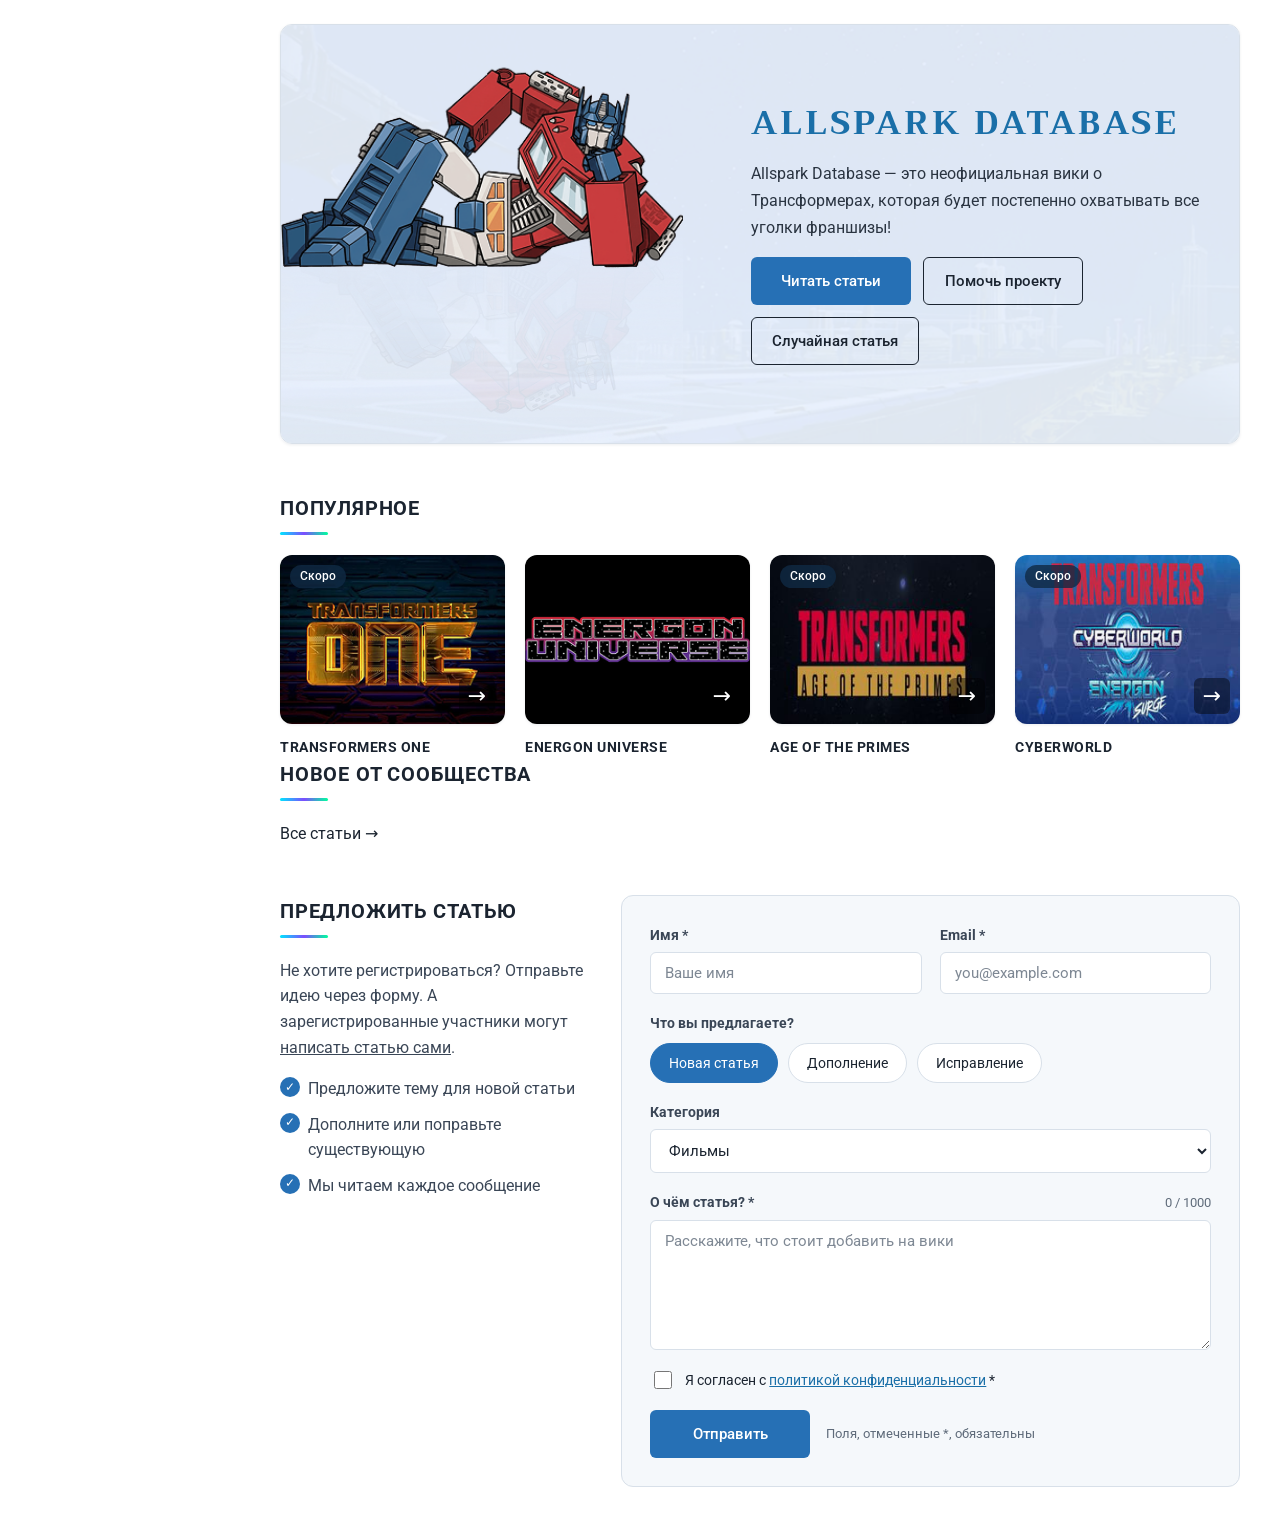
==== commit 9d8e593f: "Update index.html" ====
--- a/index.html
+++ b/index.html
@@ -12,7 +12,6 @@
     <meta property="og:description" content="Неофициальная вики о Трансформерах.">
     <link rel="icon" href="data:image/svg+xml,%3Csvg xmlns='http://www.w3.org/2000/svg' viewBox='0 0 32 32'%3E%3Crect width='32' height='32' rx='7' fill='%231B4F7A'/%3E%3Ctext x='16' y='23' font-size='20' font-weight='700' text-anchor='middle' fill='%2300E5FF' font-family='serif'%3EA%3C/text%3E%3C/svg%3E">
 
-    <!-- Тема применяется до отрисовки, чтобы не было мигания -->
     <script>
         (function () {
             var d = document.documentElement, t;
@@ -42,79 +41,15 @@
     <noscript><div><img src="https://mc.yandex.ru/watch/112325908" style="position:absolute; left:-9999px;" alt="" /></div></noscript>
     <!-- /Yandex.Metrika counter -->
 </head>
-<body>
+<body data-page="home">
 
     <a class="skip-link" href="#main">К содержимому</a>
 
-    <header class="site-header">
-        <div class="header-inner">
-            <a class="logo" href="index.html">Allspark Database</a>
-
-            <nav class="main-nav" id="main-nav" aria-label="Основное меню">
-                <ul>
-                    <li><a href="index.html" aria-current="page">ГЛАВНАЯ</a></li>
-                    <li><a href="#">ВСЕЛЕННЫЕ</a></li>
-                    <li><a href="#">ИГРУШКИ</a></li>
-                    <li><a href="#">КОМИКСЫ</a></li>
-                    <li>
-                        <button type="button" class="nav-search" data-search-open>
-                            ПОИСК
-                            <img src="Group.png" alt="" class="search-icon">
-                        </button>
-                    </li>
-                </ul>
-            </nav>
-
-            <div class="header-actions">
-                <!-- Замените href="#" на реальные ссылки на ваши соцсети -->
-                <div class="socials">
-                    <a class="icon-link" href="#" aria-label="Discord"><img src="akar-icons_discord-fill.png" alt=""></a>
-                    <a class="icon-link" href="#" aria-label="Bluesky"><img src="line-md_bluesky-filled.png" alt=""></a>
-                    <a class="icon-link" href="#" aria-label="Twitter / X"><img src="line-md_twitter-x.png" alt=""></a>
-                    <a class="icon-link" href="#" aria-label="Почта"><img src="mdi_gmail.png" alt=""></a>
-                </div>
-                <a class="icon-link" href="#" aria-label="Войти"><img src="material-symbols_login.png" alt=""></a>
-                <button type="button" class="icon-btn theme-toggle" data-theme-toggle aria-label="Переключить тему"></button>
-                <button type="button" class="icon-btn nav-toggle" data-nav-toggle aria-expanded="false" aria-controls="main-nav" aria-label="Открыть меню">
-                    <span class="burger" aria-hidden="true"></span>
-                </button>
-            </div>
-        </div>
-    </header>
+    <div data-site-header></div>
 
     <div class="layout">
 
-        <aside class="sidebar">
-            <div class="sidebar-inner">
-                <nav class="sidebar-section" aria-label="Категории">
-                    <h2 class="sidebar-title">КАТЕГОРИИ</h2>
-                    <p class="sidebar-group">ВСЕЛЕННЫЕ</p>
-                    <ul class="sidebar-list">
-                        <li><a href="#">Фильмы</a></li>
-                        <li><a href="#">Мультсериалы</a></li>
-                        <li><a href="#">Комиксы</a></li>
-                        <li><a href="#">Игрушки</a></li>
-                        <li><a href="#">Видеоигры</a></li>
-                        <li><a href="#">Книги</a></li>
-                    </ul>
-                    <p class="sidebar-group">ЭНЦИКЛОПЕДИЯ</p>
-                    <ul class="sidebar-list">
-                        <li><a href="#">Персонажи</a></li>
-                        <li><a href="#">Фракции</a></li>
-                        <li><a href="#">Локации</a></li>
-                        <li><a href="#">События</a></li>
-                    </ul>
-                </nav>
-
-                <section class="sidebar-section">
-                    <h2 class="sidebar-title">ПОСЛЕДНИЕ<br>ИЗМЕНЕНИЯ</h2>
-                    <ul class="sidebar-changes">
-                        <li><a href="energon-universe.html">Energon Universe</a> <span class="when">Сегодня</span></li>
-                        <li><a href="#">Какая-то статья</a> <span class="when">Вчера</span></li>
-                    </ul>
-                </section>
-            </div>
-        </aside>
+        <div data-site-sidebar></div>
 
         <main id="main" class="content">
 
@@ -131,8 +66,8 @@
                         которая будет постепенно охватывать все уголки франшизы!
                     </p>
                     <div class="hero-buttons">
-                        <a href="#" class="btn btn-filled">Читать статьи</a>
-                        <a href="#suggest" class="btn btn-outline">Помочь проекту</a>
+                        <a href="articles.html" class="btn btn-filled">Читать статьи</a>
+                        <a href="new-article.html" class="btn btn-outline">Помочь проекту</a>
                         <a href="energon-universe.html" class="btn btn-outline">Случайная статья</a>
                     </div>
                 </div>
@@ -180,10 +115,18 @@
                 </div>
             </section>
 
+            <section class="community" aria-labelledby="community-title">
+                <div class="section-head">
+                    <h2 class="section-title" id="community-title">НОВОЕ ОТ СООБЩЕСТВА</h2>
+                    <a href="articles.html">Все статьи →</a>
+                </div>
+                <div class="popular-grid" data-community-latest></div>
+            </section>
+
             <section class="contact reveal" id="suggest" aria-labelledby="suggest-title">
                 <div class="contact-intro">
                     <h2 class="section-title" id="suggest-title">ПРЕДЛОЖИТЬ СТАТЬЮ</h2>
-                    <p>Не нашли нужную тему или заметили ошибку? Расскажите нам — вики растёт благодаря читателям.</p>
+                    <p>Не хотите регистрироваться? Отправьте идею через форму. А зарегистрированные участники могут <a href="new-article.html"><u>написать статью сами</u></a>.</p>
                     <ul class="check-list">
                         <li>Предложите тему для новой статьи</li>
                         <li>Дополните или поправьте существующую</li>
@@ -254,35 +197,8 @@
         </main>
     </div>
 
-    <footer class="site-footer" id="footer">
-        <div class="footer-inner">
-            <div class="footer-brand">
-                <a class="logo" href="index.html">Allspark Database</a>
-                <p>Неофициальная вики о Трансформерах.</p>
-            </div>
-
-            <nav class="footer-nav" aria-label="О проекте">
-                <ul>
-                    <li><a href="#">О вики</a></li>
-                    <li><a href="#">Политика конфиденциальности</a></li>
-                    <li><a href="#">Предупреждения</a></li>
-                </ul>
-            </nav>
-
-            <div class="footer-socials">
-                <a class="icon-link" href="#" aria-label="Discord"><img src="akar-icons_discord-fill.png" alt=""></a>
-                <a class="icon-link" href="#" aria-label="Bluesky"><img src="line-md_bluesky-filled.png" alt=""></a>
-                <a class="icon-link" href="#" aria-label="Twitter / X"><img src="line-md_twitter-x.png" alt=""></a>
-                <a class="icon-link" href="#" aria-label="Почта"><img src="mdi_gmail.png" alt=""></a>
-            </div>
-
-            <div class="footer-bottom">
-                <p>© <span data-year>2024</span> Allspark Database.</p>
-                <p class="footer-legal">Transformers и связанные названия — торговые марки Hasbro. Проект неофициальный и не связан с Hasbro.</p>
-            </div>
-        </div>
-    </footer>
-
-    <script src="script.js" defer></script>
+    <div data-site-footer></div>
+
+    <script src="script.js"></script>
 </body>
 </html>
--- a/style.css
+++ b/style.css
@@ -1,207 +1,430 @@
-/* ========== ПЕРЕМЕННЫЕ ========== */
+/* =====================================================
+   1. ПЕРЕМЕННЫЕ
+   ===================================================== */
 
 :root {
-    --color-primary: #1a6fa8;
-    --color-button: #2a7dc9;
-    --color-accent: #00E5FF;
-    --color-text: #333;
-    --color-border: #ccc;
-    --color-bg-soft: #f8f9fa;
-
-    --font-main: 'Roboto', sans-serif;
-    --font-title: 'Trirong', serif;
-
+    color-scheme: light;
+
+    /* Палитра бренда */
+    --blue-900: #0F2A44;
+    --blue-700: #1B4F7A;
+    --cyan: #00E5FF;
+    --violet: #7C4DFF;
+    --mint: #00FF9D;
+
+    /* Светлая тема */
+    --bg: #ffffff;
+    --surface: #f5f8fb;
+    --surface-raised: #ffffff;
+    --text: #1b2430;
+    --text-soft: #3a4656;
+    --muted: #5f6b7a;
+    --border: #d8e0e9;
+    --link: #1a6fa8;
+    --heading: #1a6fa8;
+    --btn: #2670b5;
+    --btn-hover: #1d5d9a;
+    --focus: #1a6fa8;
+    --success-bg: #e6f6ec;
+    --success-text: #1b6b3a;
+    --danger: #d93a3a;
+    --shadow-sm: 0 1px 3px rgba(15, 42, 68, .08);
+    --shadow-md: 0 8px 24px rgba(15, 42, 68, .14);
+
+    /* Шрифты */
+    --font-main: 'Roboto', system-ui, sans-serif;
+    --font-title: 'Trirong', Georgia, serif;
+
+    /* Размеры */
+    --header-h: 68px;
+    --sidebar-w: 240px;
+    --max-w: 1400px;
+    --pad: clamp(16px, 4vw, 40px);
     --gap: 16px;
-    --side-padding: 40px;
-    --radius: 4px;
-
-    --gradient-bar: linear-gradient(180deg, #1B4F7A, #0F2A44);
-}
-
-/* ========== БАЗА ========== */
-
-* {
+    --radius: 6px;
+    --radius-lg: 12px;
+
+    /* Градиенты */
+    --gradient-bar: linear-gradient(180deg, var(--blue-700), var(--blue-900));
+    --gradient-brand: linear-gradient(90deg, var(--cyan), var(--violet), var(--mint));
+
+    --ease: cubic-bezier(.2, .7, .2, 1);
+}
+
+/* Тёмная тема: меняются только переменные */
+[data-theme="dark"] {
+    color-scheme: dark;
+    --bg: #0d1620;
+    --surface: #132131;
+    --surface-raised: #182a3c;
+    --text: #e6edf5;
+    --text-soft: #c3cfdc;
+    --muted: #94a5b8;
+    --border: #25384c;
+    --link: #5cb8f2;
+    --heading: #6cc3ff;
+    --focus: #00E5FF;
+    --success-bg: #14392a;
+    --success-text: #7be0a3;
+    --danger: #ff6b6b;
+    --shadow-sm: 0 1px 3px rgba(0, 0, 0, .4);
+    --shadow-md: 0 8px 24px rgba(0, 0, 0, .45);
+}
+
+/* =====================================================
+   2. БАЗА
+   ===================================================== */
+
+*, *::before, *::after {
     box-sizing: border-box;
+}
+
+html {
+    scroll-behavior: smooth;
+    scroll-padding-top: calc(var(--header-h) + 16px);
+    -webkit-text-size-adjust: 100%;
 }
 
 body {
     margin: 0;
+    min-height: 100vh;
+    display: flex;
+    flex-direction: column;
     font-family: var(--font-main);
     line-height: 1.6;
-}
-
-a {
-    text-decoration: none;
-    color: inherit;
-}
-
-ul {
-    list-style: none;
-    margin: 0;
-    padding: 0;
-}
-
-img {
-    max-width: 100%;
-}
-
-/* ========== ШАПКА (grid) ========== */
-
-header {
-    min-height: 72px;
+    color: var(--text);
+    background: var(--bg);
+    transition: background-color .3s, color .3s;
+}
+
+a { color: inherit; text-decoration: none; }
+ul { list-style: none; margin: 0; padding: 0; }
+img { max-width: 100%; height: auto; }
+h1, h2, h3, p { margin-top: 0; }
+
+[hidden] { display: none !important; }
+
+:focus-visible {
+    outline: 3px solid var(--focus);
+    outline-offset: 2px;
+}
+
+.site-header :focus-visible,
+.site-footer :focus-visible {
+    outline-color: var(--cyan);
+}
+
+.skip-link {
+    position: absolute;
+    left: 12px;
+    top: -60px;
+    z-index: 200;
+    padding: 10px 16px;
+    color: #000;
+    background: #fff;
+    border-radius: var(--radius);
+}
+
+.skip-link:focus { top: 12px; }
+
+/* =====================================================
+   3. ШАПКА (grid)
+   ===================================================== */
+
+.site-header {
+    position: sticky;
+    top: 0;
+    z-index: 50;
+    color: #fff;
     background: var(--gradient-bar);
+    box-shadow: 0 2px 14px rgba(0, 0, 0, .25);
+}
+
+.header-inner {
     display: grid;
     grid-template-columns: auto 1fr auto;
+    grid-template-areas: "logo nav actions";
     align-items: center;
-    gap: 30px;
-    padding: 0 var(--side-padding);
+    gap: var(--gap) 28px;
+    max-width: var(--max-w);
+    min-height: var(--header-h);
+    margin: 0 auto;
+    padding: 0 var(--pad);
 }
 
 .logo {
     font-family: var(--font-title);
     font-size: 28px;
+    font-weight: 700;
+    line-height: 1.2;
     white-space: nowrap;
-    background: linear-gradient(90deg, #00E5FF, #7C4DFF, #00FF9D);
+    background: var(--gradient-brand);
     -webkit-background-clip: text;
+    background-clip: text;
     -webkit-text-fill-color: transparent;
-    background-clip: text;
-}
+}
+
+.site-header .logo { grid-area: logo; }
+
+.main-nav { grid-area: nav; }
 
 .main-nav ul {
     display: flex;
     flex-wrap: wrap;
     align-items: center;
-    gap: 20px;
-}
-
-.main-nav a {
-    font-size: 18px;
+    gap: 6px 24px;
+}
+
+.main-nav a,
+.nav-search {
+    position: relative;
+    display: inline-flex;
+    align-items: center;
+    gap: 6px;
+    padding: 6px 0;
+    font: inherit;
+    font-size: 16px;
+    letter-spacing: .03em;
     color: #fff;
-    position: relative;
-}
-
-.main-nav a::after {
+    background: none;
+    border: 0;
+    cursor: pointer;
+}
+
+.main-nav a::after,
+.nav-search::after {
     content: '';
     position: absolute;
     left: 0;
-    bottom: -4px;
+    bottom: 0;
     width: 0;
     height: 2px;
-    background: var(--color-accent);
-    transition: width 0.3s;
-}
-
-.main-nav a:hover::after {
+    background: var(--cyan);
+    transition: width .3s;
+}
+
+.main-nav a:hover::after,
+.main-nav a[aria-current="page"]::after,
+.nav-search:hover::after {
     width: 100%;
 }
 
-.search-link {
+.search-icon { width: 20px; height: 20px; }
+.nav-search:hover .search-icon { animation: pulse 1s infinite; }
+
+html:not(.js) [data-search-open] { display: none; }
+
+.header-actions {
+    grid-area: actions;
     display: flex;
     align-items: center;
-    gap: 6px;
-}
-
-.search-icon {
+    gap: 8px;
+}
+
+.socials {
+    display: flex;
+    align-items: center;
+    gap: 4px;
+    margin-right: 8px;
+    padding-right: 12px;
+    border-right: 1px solid rgba(255, 255, 255, .2);
+}
+
+.icon-link,
+.icon-btn {
+    display: grid;
+    place-items: center;
+    width: 38px;
+    height: 38px;
+    padding: 0;
+    color: #fff;
+    background: none;
+    border: 0;
+    border-radius: 50%;
+    cursor: pointer;
+    transition: background .2s;
+}
+
+.icon-link:hover,
+.icon-btn:hover { background: rgba(255, 255, 255, .14); }
+
+.icon-link img {
+    width: 26px;
+    height: 26px;
+    transition: transform .2s;
+}
+
+.icon-link:hover img { transform: scale(1.15) rotate(5deg); }
+
+.theme-toggle { font-size: 20px; line-height: 1; }
+.theme-toggle::before { content: '☾'; }
+[data-theme="dark"] .theme-toggle::before { content: '☀'; }
+
+/* Бургер (виден только на мобильных) */
+.nav-toggle { display: none; }
+
+.burger,
+.burger::before,
+.burger::after {
+    display: block;
     width: 20px;
-    height: 20px;
-}
-
-.search-link:hover .search-icon {
-    animation: pulse 1s infinite;
-}
-
-.header-icons {
-    display: flex;
-    gap: var(--gap);
-}
-
-.header-icons img {
-    width: 27px;
-    height: 27px;
+    height: 2px;
+    background: #fff;
+    border-radius: 2px;
+    transition: transform .25s, background .25s, top .25s;
+}
+
+.burger { position: relative; }
+.burger::before, .burger::after { content: ''; position: absolute; left: 0; }
+.burger::before { top: -6px; }
+.burger::after { top: 6px; }
+
+.nav-open .burger { background: transparent; }
+.nav-open .burger::before { top: 0; transform: rotate(45deg); }
+.nav-open .burger::after { top: 0; transform: rotate(-45deg); }
+
+/* =====================================================
+   4. КАРКАС СТРАНИЦЫ (grid)
+   ===================================================== */
+
+.layout {
+    flex: 1;
+    display: grid;
+    grid-template-columns: var(--sidebar-w) minmax(0, 1fr);
+    width: 100%;
+    max-width: var(--max-w);
+    margin: 0 auto;
+}
+
+.content {
+    min-width: 0;
+    padding: 24px var(--pad) 48px;
+}
+
+/* =====================================================
+   5. САЙДБАР
+   ===================================================== */
+
+.sidebar {
+    padding: 24px 18px 24px var(--pad);
+    border-right: 1px solid var(--border);
+}
+
+.sidebar-inner {
+    position: sticky;
+    top: calc(var(--header-h) + 16px);
+    max-height: calc(100vh - var(--header-h) - 32px);
+    overflow-y: auto;
+    padding-right: 4px;
+}
+
+.sidebar-section + .sidebar-section { margin-top: 28px; }
+
+.sidebar-title {
+    margin: 0 0 10px;
+    padding-bottom: 8px;
+    font-size: 15px;
+    letter-spacing: .04em;
+    border-bottom: 2px solid var(--heading);
+}
+
+.sidebar-group {
+    margin: 14px 0 4px;
+    font-size: 12px;
+    font-weight: 700;
+    letter-spacing: .08em;
+    color: var(--muted);
+}
+
+.sidebar-list a {
+    display: block;
+    padding: 5px 10px;
+    font-size: 14px;
+    color: var(--text-soft);
+    border-radius: var(--radius);
+    transition: background .2s, color .2s, padding .2s;
+}
+
+.sidebar-list a:hover {
+    padding-left: 14px;
+    color: var(--link);
+    background: var(--surface);
+}
+
+.sidebar-changes {
+    display: grid;
+    gap: 8px;
+    font-size: 14px;
+}
+
+.sidebar-changes a { color: var(--link); }
+.sidebar-changes a:hover { text-decoration: underline; }
+.sidebar-changes a[aria-current="page"] { font-weight: 700; }
+
+.when {
+    display: inline-block;
+    margin-left: 4px;
+    padding: 0 8px;
+    font-size: 12px;
+    color: var(--muted);
+    background: var(--surface);
+    border-radius: 999px;
+}
+
+/* =====================================================
+   6. КНОПКИ
+   ===================================================== */
+
+.btn {
+    display: inline-flex;
+    align-items: center;
+    justify-content: center;
+    min-width: 160px;
+    min-height: 48px;
+    padding: 0 20px;
+    font: 500 15px var(--font-main);
+    border: 1px solid transparent;
+    border-radius: var(--radius);
     cursor: pointer;
-    transition: transform 0.2s;
-}
-
-.header-icons img:hover {
-    transform: scale(1.15) rotate(5deg);
-}
-
-/* ========== КАРКАС СТРАНИЦЫ (grid) ========== */
-
-.page-wrapper {
-    display: grid;
-    grid-template-columns: 220px 1fr;
-    min-height: calc(100vh - 144px);
-}
-
-.main-content {
-    padding: var(--gap) 20px;
-    min-width: 0;
-}
-
-/* ========== САЙДБАР ========== */
-
-.sidebar {
-    border-right: 1px solid var(--color-border);
-    padding: var(--gap) 12px;
-}
-
-.sidebar-section {
-    margin-bottom: 24px;
-}
-
-.sidebar-title {
-    font-size: 15px;
-    margin: 0 0 8px;
-    padding-bottom: 6px;
-    border-bottom: 2px solid #000;
-}
-
-.sidebar-list,
-.sidebar-changes {
-    display: flex;
-    flex-direction: column;
-    gap: 4px;
-}
-
-.sidebar-group {
-    font-weight: 700;
-    font-size: 13px;
-}
-
-.sidebar-list a,
-.sidebar-changes li {
-    font-size: 13px;
-}
-
-.sidebar-list a:hover,
-.sidebar-changes a:hover {
-    text-decoration: underline;
-    color: var(--color-primary);
-}
-
-.sidebar-changes a {
-    color: var(--color-primary);
-}
-
-.sidebar-changes span {
-    color: #666;
-    font-size: 12px;
-}
-
-/* ========== HERO ========== */
+    transition: transform .2s var(--ease), box-shadow .2s, background .2s, color .2s, border-color .2s;
+}
+
+.btn:hover {
+    transform: translateY(-2px);
+    box-shadow: var(--shadow-md);
+}
+
+.btn-filled { color: #fff; background: var(--btn); }
+.btn-filled:hover { background: var(--btn-hover); }
+
+.btn-outline {
+    color: var(--text);
+    background: transparent;
+    border-color: var(--muted);
+}
+
+.btn-outline:hover {
+    color: var(--link);
+    border-color: var(--link);
+}
+
+/* =====================================================
+   7. HERO
+   ===================================================== */
 
 .hero {
     position: relative;
     height: 420px;
     overflow: hidden;
-    border: 1px solid var(--color-border);
+    isolation: isolate;
+    border: 1px solid var(--border);
+    border-radius: var(--radius-lg);
+    box-shadow: var(--shadow-sm);
 }
 
 .hero-bg {
     position: absolute;
-    top: 0;
-    left: 0;
+    inset: 0;
     width: 100%;
     height: 100%;
     object-fit: cover;
@@ -210,55 +433,59 @@
 
 .hero-optimus-back {
     position: absolute;
+    left: 2%;
+    bottom: 0;
     width: 38%;
-    bottom: 0;
-    left: 2%;
     z-index: 2;
-    opacity: 0.5;
+    opacity: .5;
 }
 
 .hero-rectangle {
     position: absolute;
+    left: 0;
+    bottom: 0;
     width: 42%;
-    bottom: 0;
-    left: 0;
     z-index: 3;
 }
 
 .hero-optimus-front {
     position: absolute;
-    width: 42%;
     top: 10px;
     left: 0;
+    width: 42%;
     z-index: 4;
 }
 
+/* Картинка героя всегда светлая, поэтому цвета текста не зависят от темы */
 .hero-text {
     position: absolute;
     top: 0;
     right: 0;
-    width: 55%;
-    height: 100%;
     z-index: 5;
     display: flex;
     flex-direction: column;
     justify-content: center;
     gap: var(--gap);
-    padding: 30px var(--side-padding);
+    width: 55%;
+    height: 100%;
+    padding: 30px clamp(20px, 3vw, 40px);
     animation: fadeInText 1s ease-out;
 }
 
-.hero-logo-text {
+.hero-title {
+    margin: 0;
     font-family: var(--font-title);
-    font-size: 32px;
-    color: var(--color-primary);
+    font-size: clamp(24px, 3vw, 34px);
     letter-spacing: 3px;
+    line-height: 1.2;
+    color: #1a6fa8;
 }
 
 .hero-text p {
     margin: 0;
-    font-size: 15px;
-    color: var(--color-text);
+    font-size: 16px;
+    line-height: 1.7;
+    color: #2a3441;
 }
 
 .hero-buttons {
@@ -267,356 +494,700 @@
     gap: 12px;
 }
 
-/* ========== КНОПКИ ========== */
-
-.btn {
-    min-width: 160px;
-    height: 50px;
-    padding: 0 16px;
-    display: flex;
-    align-items: center;
-    justify-content: center;
-    font-size: 14px;
-    font-family: var(--font-main);
-    border-radius: var(--radius);
-    cursor: pointer;
-    transition: 0.2s;
-}
-
-.btn-filled {
-    background: var(--color-button);
-    color: #fff;
-    border: 1px solid var(--color-button);
-}
-
-.btn-outline {
-    color: var(--color-text);
-    border: 1px solid #555;
-}
-
-.btn:hover {
-    opacity: 0.9;
-    transform: translateY(-3px);
-}
-
-/* ========== ПОПУЛЯРНОЕ (grid) ========== */
+.hero .btn-outline {
+    color: #1b2430;
+    border-color: #1b2430;
+}
+
+.hero .btn-outline:hover {
+    color: #1a6fa8;
+    border-color: #1a6fa8;
+}
+
+/* =====================================================
+   8. ЗАГОЛОВКИ СЕКЦИЙ И КАРТОЧКИ (grid)
+   ===================================================== */
 
 .popular,
-.contact {
-    margin-top: 32px;
-}
+.contact { margin-top: 48px; }
 
 .section-title {
+    margin: 0 0 20px;
     font-size: 20px;
-    margin: 0 0 var(--gap);
-}
-
-/* Колонки сами подстраиваются под ширину экрана */
+    letter-spacing: .04em;
+}
+
+.section-title::after {
+    content: '';
+    display: block;
+    width: 48px;
+    height: 3px;
+    margin-top: 8px;
+    background: var(--gradient-brand);
+    border-radius: 2px;
+}
+
 .popular-grid {
     display: grid;
-    grid-template-columns: repeat(auto-fit, minmax(200px, 1fr));
-    gap: var(--gap);
+    grid-template-columns: repeat(auto-fit, minmax(210px, 1fr));
+    gap: 20px;
 }
 
 .popular-card {
     display: flex;
     flex-direction: column;
-    gap: 10px;
-}
-
-.card-img-wrap {
+    gap: 12px;
+}
+
+.card-media {
     position: relative;
     aspect-ratio: 4 / 3;
     overflow: hidden;
-    border-radius: var(--radius);
-}
-
-.card-img-wrap img {
+    border-radius: var(--radius-lg);
+    box-shadow: var(--shadow-sm);
+    transition: box-shadow .3s, transform .3s var(--ease);
+}
+
+.card-media img {
+    display: block;
     width: 100%;
     height: 100%;
     object-fit: cover;
-    display: block;
-    transition: transform 0.4s;
-}
-
-.popular-card:hover img {
-    transform: scale(1.08);
-}
+    transition: transform .4s;
+}
+
+.popular-card:hover .card-media {
+    transform: translateY(-4px);
+    box-shadow: var(--shadow-md);
+}
+
+.popular-card:hover img { transform: scale(1.08); }
 
 .card-arrow {
     position: absolute;
-    bottom: 8px;
     right: 10px;
+    bottom: 10px;
+    display: grid;
+    place-items: center;
     width: 36px;
     height: 36px;
-    display: flex;
-    align-items: center;
-    justify-content: center;
     font-size: 22px;
     color: #fff;
-    background: rgba(0, 0, 0, 0.4);
+    background: rgba(0, 0, 0, .45);
     border-radius: var(--radius);
-    transition: 0.3s;
-}
-
-.card-arrow:hover {
-    background: rgba(0, 0, 0, 0.7);
+    transition: background .3s, transform .3s;
+}
+
+.popular-card:hover .card-arrow {
+    background: rgba(0, 0, 0, .75);
     transform: translateX(4px);
 }
 
+.badge {
+    position: absolute;
+    top: 10px;
+    left: 10px;
+    padding: 2px 10px;
+    font-size: 12px;
+    font-weight: 500;
+    color: #fff;
+    background: rgba(15, 42, 68, .8);
+    border-radius: 999px;
+}
+
+.popular-card.is-soon { cursor: default; }
+
 .card-name {
+    font-size: 14px;
     font-weight: 700;
-    font-size: 14px;
-}
-
-/* ========== ФОРМЫ ========== */
-
-input,
-select,
-textarea,
-button {
-    font-family: var(--font-main);
-    font-size: 15px;
-}
-
-/* Форма в две колонки */
+    letter-spacing: .5px;
+    transition: color .2s;
+}
+
+.popular-card:hover .card-name { color: var(--link); }
+
+/* =====================================================
+   9. ФОРМЫ
+   ===================================================== */
+
+input, select, textarea, button { font-family: var(--font-main); }
+
+.contact {
+    display: grid;
+    grid-template-columns: minmax(0, 1fr) minmax(0, 2fr);
+    gap: 32px;
+    align-items: start;
+}
+
+.contact-intro p { color: var(--text-soft); }
+
+.check-list { display: grid; gap: 10px; margin-top: 16px; }
+
+.check-list li {
+    position: relative;
+    padding-left: 28px;
+    color: var(--text-soft);
+}
+
+.check-list li::before {
+    content: '✓';
+    position: absolute;
+    left: 0;
+    top: 1px;
+    display: grid;
+    place-items: center;
+    width: 20px;
+    height: 20px;
+    font-size: 12px;
+    font-weight: 700;
+    color: #fff;
+    background: var(--btn);
+    border-radius: 50%;
+}
+
 .form {
     display: grid;
     grid-template-columns: 1fr 1fr;
-    gap: var(--gap);
-    padding: 24px;
-    background: var(--color-bg-soft);
-    border: 1px solid var(--color-border);
-    border-radius: var(--radius);
-}
-
-.form-full {
-    grid-column: 1 / -1;
-}
+    gap: 18px;
+    padding: 28px;
+    background: var(--surface);
+    border: 1px solid var(--border);
+    border-radius: var(--radius-lg);
+}
+
+.form-full { grid-column: 1 / -1; }
 
 .form-field {
     display: flex;
     flex-direction: column;
     gap: 6px;
-}
-
-.form label {
+    min-width: 0;
+}
+
+.form-field > label,
+.label-row label,
+.choice-group legend {
+    font-size: 14px;
     font-weight: 700;
+    color: var(--text-soft);
+}
+
+.label-row {
+    display: flex;
+    justify-content: space-between;
+    align-items: baseline;
+    gap: 12px;
+}
+
+.counter { font-size: 13px; color: var(--muted); }
+
+.control {
+    width: 100%;
+    padding: 11px 14px;
+    font-size: 15px;
+    color: var(--text);
+    background: var(--surface-raised);
+    border: 1px solid var(--border);
+    border-radius: var(--radius);
+    transition: border-color .2s, box-shadow .2s;
+}
+
+.control::placeholder { color: var(--muted); opacity: .8; }
+
+.control:focus {
+    outline: none;
+    border-color: var(--link);
+    box-shadow: 0 0 0 3px rgba(26, 111, 168, .25);
+}
+
+.control:user-invalid { border-color: var(--danger); }
+
+textarea.control {
+    min-height: 130px;
+    resize: vertical;
+}
+
+/* Переключатели в виде «таблеток» */
+.choice-group {
+    display: flex;
+    flex-wrap: wrap;
+    gap: 10px;
+    min-width: 0;
+    margin: 0;
+    padding: 0;
+    border: 0;
+}
+
+.choice-group legend { padding: 0; margin-bottom: 8px; }
+
+.choice { position: relative; }
+
+.choice input {
+    position: absolute;
+    opacity: 0;
+    inset: 0;
+}
+
+.choice span {
+    display: inline-block;
+    padding: 8px 18px;
     font-size: 14px;
-}
-
-.form input[type="text"],
-.form input[type="email"],
-.form select,
-.form textarea,
-.search-form input {
+    background: var(--surface-raised);
+    border: 1px solid var(--border);
+    border-radius: 999px;
+    cursor: pointer;
+    transition: background .2s, color .2s, border-color .2s;
+}
+
+.choice:hover span { border-color: var(--link); }
+
+.choice input:checked + span {
+    color: #fff;
+    background: var(--btn);
+    border-color: var(--btn);
+}
+
+.choice input:focus-visible + span {
+    outline: 3px solid var(--focus);
+    outline-offset: 2px;
+}
+
+.form-check {
+    display: flex;
+    align-items: center;
+    gap: 10px;
+    font-size: 14px;
+}
+
+.form-check input {
+    flex-shrink: 0;
+    width: 18px;
+    height: 18px;
+    accent-color: var(--btn);
+}
+
+.form-check a { color: var(--link); text-decoration: underline; }
+
+.form-actions {
+    display: flex;
+    flex-wrap: wrap;
+    align-items: center;
+    gap: 16px;
+}
+
+.form-note { font-size: 13px; color: var(--muted); }
+
+/* =====================================================
+   10. СТАТЬЯ (grid)
+   ===================================================== */
+
+.article-page {
     width: 100%;
-    padding: 10px 12px;
-    border: 1px solid var(--color-border);
-    border-radius: var(--radius);
-}
-
-.form textarea {
-    min-height: 120px;
-    resize: vertical;
-}
-
-.form input:focus,
-.form select:focus,
-.form textarea:focus,
-.search-form input:focus {
-    outline: none;
-    border-color: var(--color-primary);
-}
-
-.form-check {
-    display: flex;
+    max-width: 1100px;
+    margin: 0 auto;
+}
+
+.breadcrumbs { margin-bottom: 16px; font-size: 14px; }
+
+.breadcrumbs ol {
+    display: flex;
+    flex-wrap: wrap;
+    gap: 4px 8px;
+    margin: 0;
+    padding: 0;
+    list-style: none;
+    color: var(--muted);
+}
+
+.breadcrumbs li + li::before { content: '/'; margin-right: 8px; }
+.breadcrumbs a { color: var(--link); }
+.breadcrumbs a:hover { text-decoration: underline; }
+
+.article {
+    display: grid;
+    grid-template-columns: minmax(0, 1fr) 300px;
+    grid-template-areas:
+        "head head"
+        "hero hero"
+        "body info"
+        "foot foot";
+    gap: 28px 40px;
+}
+
+.article-header { grid-area: head; }
+
+.article-title {
+    margin: 0;
+    font-family: var(--font-title);
+    font-size: clamp(30px, 5vw, 46px);
+    line-height: 1.1;
+    color: var(--heading);
+}
+
+.article-hero-image {
+    grid-area: hero;
+    width: 100%;
+    max-height: 420px;
+    aspect-ratio: 21 / 9;
+    object-fit: cover;
+    border-radius: var(--radius-lg);
+    box-shadow: var(--shadow-md);
+}
+
+.article-body {
+    grid-area: body;
+    font-size: 17px;
+    line-height: 1.75;
+}
+
+.article-body .lead { font-size: 18px; }
+
+.toc {
+    margin-bottom: 28px;
+    padding: 16px 22px;
+    background: var(--surface);
+    border: 1px solid var(--border);
+    border-radius: var(--radius-lg);
+}
+
+.toc-title {
+    margin: 0 0 8px;
+    font-size: 13px;
+    letter-spacing: .1em;
+    text-transform: uppercase;
+    color: var(--muted);
+}
+
+.toc ol { margin: 0; padding-left: 20px; }
+.toc a { color: var(--link); }
+.toc a:hover { text-decoration: underline; }
+
+.article-body h2 {
+    margin: 40px 0 16px;
+    padding-bottom: 8px;
+    font-size: 26px;
+    color: var(--heading);
+    border-bottom: 2px solid var(--border);
+}
+
+.article-body ul {
+    margin: 16px 0;
+    padding-left: 22px;
+    list-style: disc;
+}
+
+.article-body li { margin-bottom: 8px; }
+.article-body li::marker { color: var(--link); }
+
+.infobox {
+    grid-area: info;
+    align-self: start;
+    position: sticky;
+    top: calc(var(--header-h) + 16px);
+    padding: 20px;
+    background: var(--surface);
+    border: 2px solid var(--heading);
+    border-radius: var(--radius-lg);
+}
+
+.infobox-title {
+    margin: 0 0 12px;
+    font-size: 21px;
+    text-align: center;
+    color: var(--heading);
+}
+
+.infobox dl { margin: 0; }
+
+.infobox-row {
+    display: grid;
+    grid-template-columns: 42% 1fr;
+    gap: 12px;
+    padding: 10px 0;
+    border-bottom: 1px solid var(--border);
+}
+
+.infobox-row:last-child { border-bottom: 0; }
+.infobox dt { font-weight: 700; color: var(--text-soft); }
+.infobox dd { margin: 0; }
+
+.status {
+    display: inline-block;
+    padding: 1px 12px;
+    font-size: 14px;
+    font-weight: 500;
+    color: var(--success-text);
+    background: var(--success-bg);
+    border-radius: 999px;
+}
+
+.article-footer {
+    grid-area: foot;
+    display: flex;
+    flex-wrap: wrap;
     align-items: center;
     gap: 8px;
-}
-
-.form-check label {
-    font-weight: 400;
-}
-
-.form .btn {
-    justify-self: start;
-}
-
-/* Поиск в сайдбаре */
-.search-form {
-    display: grid;
-    grid-template-columns: 1fr auto;
-    gap: 6px;
-    margin-bottom: 24px;
-}
-
-.search-form input {
-    padding: 7px 10px;
-    font-size: 13px;
-    min-width: 0;
-}
-
-.search-form button {
-    padding: 0 12px;
-    font-size: 13px;
-    color: #fff;
-    background: var(--color-button);
-    border: none;
-    border-radius: var(--radius);
-    cursor: pointer;
-}
-
-/* ========== СТРАНИЦА «СПАСИБО» ========== */
+    padding-top: 20px;
+    border-top: 1px solid var(--border);
+}
+
+.article-footer-label { font-size: 14px; color: var(--muted); }
+
+.tag-link {
+    padding: 4px 14px;
+    font-size: 14px;
+    color: var(--link);
+    background: var(--surface);
+    border: 1px solid var(--border);
+    border-radius: 999px;
+    transition: background .2s, border-color .2s;
+}
+
+.tag-link:hover { background: var(--surface-raised); border-color: var(--link); }
+
+/* Прогресс чтения (только в браузерах с поддержкой scroll-timeline) */
+.read-progress { display: none; }
+
+@supports (animation-timeline: scroll()) {
+    .read-progress {
+        display: block;
+        position: fixed;
+        top: 0;
+        left: 0;
+        right: 0;
+        height: 3px;
+        z-index: 100;
+        background: var(--gradient-brand);
+        transform: scaleX(0);
+        transform-origin: 0 50%;
+        animation: progress linear forwards;
+        animation-timeline: scroll(root);
+    }
+}
+
+/* =====================================================
+   11. СТРАНИЦА «СПАСИБО»
+   ===================================================== */
 
 .thanks {
-    min-height: calc(100vh - 144px);
-    display: grid;
-    place-content: center;
+    flex: 1;
+    display: grid;
+    place-items: center;
+    padding: 48px var(--pad);
+    background:
+        radial-gradient(600px 300px at 20% 10%, rgba(0, 229, 255, .12), transparent),
+        radial-gradient(600px 300px at 80% 90%, rgba(124, 77, 255, .12), transparent);
+}
+
+.thanks-card {
+    display: grid;
     justify-items: center;
-    gap: var(--gap);
-    padding: 40px var(--side-padding);
+    gap: 14px;
+    width: 100%;
+    max-width: 560px;
+    padding: 40px 32px;
     text-align: center;
+    background: var(--surface-raised);
+    border: 1px solid var(--border);
+    border-radius: var(--radius-lg);
+    box-shadow: var(--shadow-md);
+    animation: fadeInText .6s ease-out;
+}
+
+.thanks-icon {
+    display: grid;
+    place-items: center;
+    width: 64px;
+    height: 64px;
+    font-size: 30px;
+    font-weight: 700;
+    color: var(--blue-900);
+    background: var(--gradient-brand);
+    border-radius: 50%;
 }
 
 .thanks h1 {
     margin: 0;
     font-family: var(--font-title);
-    font-size: 42px;
-    color: var(--color-primary);
-}
-
-.thanks p {
-    margin: 0;
-    max-width: 500px;
-}
+    font-size: clamp(30px, 5vw, 42px);
+    color: var(--heading);
+    overflow-wrap: anywhere;
+}
+
+.thanks p { margin: 0; color: var(--text-soft); }
+
+.thanks-summary {
+    display: grid;
+    grid-template-columns: auto 1fr;
+    gap: 8px 16px;
+    width: 100%;
+    margin: 8px 0;
+    padding: 16px 20px;
+    text-align: left;
+    background: var(--surface);
+    border-radius: var(--radius);
+}
+
+.thanks-summary dt { font-weight: 700; color: var(--muted); }
+.thanks-summary dd { margin: 0; overflow-wrap: anywhere; }
 
 .thanks-buttons {
     display: flex;
     flex-wrap: wrap;
     justify-content: center;
     gap: 12px;
-}
-
-/* ========== СТАТЬЯ (grid) ========== */
-
-.article-page {
-    max-width: 1100px;
+    margin-top: 8px;
+}
+
+/* =====================================================
+   12. ПОИСК (окно создаётся скриптом)
+   ===================================================== */
+
+.search-dialog {
+    width: min(560px, calc(100% - 32px));
+    margin: 10vh auto auto;
+    padding: 0;
+    color: var(--text);
+    background: var(--surface-raised);
+    border: 1px solid var(--border);
+    border-radius: var(--radius-lg);
+    box-shadow: 0 24px 60px rgba(0, 0, 0, .35);
+    overflow: hidden;
+}
+
+.search-dialog::backdrop {
+    background: rgba(7, 18, 30, .6);
+    backdrop-filter: blur(3px);
+}
+
+.search-box {
+    display: grid;
+    grid-template-columns: 1fr auto;
+    gap: 8px;
+    padding: 14px;
+    border-bottom: 1px solid var(--border);
+}
+
+.search-close {
+    width: 42px;
+    color: var(--muted);
+    background: var(--surface);
+    border: 1px solid var(--border);
+    border-radius: var(--radius);
+    cursor: pointer;
+}
+
+.search-close:hover { color: var(--text); }
+
+.search-results {
+    max-height: 50vh;
+    padding: 8px;
+    overflow-y: auto;
+}
+
+.search-result {
+    display: flex;
+    justify-content: space-between;
+    gap: 12px;
+    padding: 10px 12px;
+    border-radius: var(--radius);
+}
+
+a.search-result:hover,
+a.search-result:focus-visible {
+    color: var(--link);
+    background: var(--surface);
+}
+
+.search-result small { color: var(--muted); }
+.search-result.is-soon,
+.search-empty { color: var(--muted); }
+.search-empty { padding: 10px 12px; }
+
+.search-hint {
+    margin: 0;
+    padding: 8px 16px 12px;
+    font-size: 13px;
+    color: var(--muted);
+}
+
+/* =====================================================
+   13. ПОДВАЛ (grid)
+   ===================================================== */
+
+.site-footer {
+    color: #e2e8f0;
+    background: var(--gradient-bar);
+}
+
+.footer-inner {
+    display: grid;
+    grid-template-columns: minmax(0, 1.5fr) auto auto;
+    align-items: start;
+    gap: 28px 64px;
+    max-width: var(--max-w);
     margin: 0 auto;
-    padding: 20px var(--side-padding) 40px;
-}
-
-.article {
-    display: grid;
-    grid-template-columns: 1fr 280px;
-    gap: var(--side-padding);
-}
-
-.article-title {
+    padding: 36px var(--pad) 24px;
+}
+
+.footer-brand p { margin: 6px 0 0; font-size: 14px; }
+
+.footer-nav ul { display: grid; gap: 6px; }
+.footer-nav a { font-size: 14px; color: #e2e8f0; }
+.footer-nav a:hover { text-decoration: underline; color: #fff; }
+
+.footer-socials { display: flex; gap: 6px; }
+
+.footer-bottom {
     grid-column: 1 / -1;
-    font-family: var(--font-title);
-    font-size: 42px;
-    line-height: 1.1;
-    color: var(--color-primary);
-    margin: 0;
-}
-
-.article-hero-image {
-    grid-column: 1 / -1;
-    width: 100%;
-    max-height: 420px;
-    object-fit: cover;
-    border-radius: 6px;
-}
-
-.article-content {
-    font-size: 17px;
-    line-height: 1.75;
-}
-
-.article-content h2 {
-    font-size: 26px;
-    color: var(--color-primary);
-    margin: 35px 0 var(--gap);
-    padding-bottom: 8px;
-    border-bottom: 2px solid #e0e0e0;
-}
-
-.article-content ul {
-    list-style: disc;
-    padding-left: 20px;
-}
-
-.article-content li {
-    margin-bottom: 10px;
-}
-
-.infobox {
-    background: var(--color-bg-soft);
-    border: 2px solid var(--color-primary);
-    border-radius: 6px;
-    padding: 18px;
-    height: fit-content;
-    position: sticky;
-    top: 20px;
-}
-
-.infobox h3 {
-    margin: 0 0 var(--gap);
-    text-align: center;
-    color: var(--color-primary);
-    font-size: 21px;
-}
-
-.infobox table {
-    width: 100%;
-    border-collapse: collapse;
-}
-
-.infobox td {
-    padding: 10px 0;
-    border-bottom: 1px solid #ddd;
-}
-
-.infobox td:first-child {
-    font-weight: 700;
-    width: 45%;
-}
-
-/* ========== ПОДВАЛ (grid) ========== */
-
-footer {
-    min-height: 72px;
-    background: var(--gradient-bar);
-    display: grid;
-    grid-template-columns: 1fr auto;
-    align-items: center;
-    gap: var(--gap);
-    padding: 12px var(--side-padding);
+    display: flex;
+    flex-wrap: wrap;
+    justify-content: space-between;
+    gap: 8px 24px;
+    padding-top: 20px;
+    border-top: 1px solid rgba(255, 255, 255, .15);
+}
+
+.footer-bottom p { margin: 0; font-size: 13px; }
+.footer-legal { color: #b4c2d3; }
+
+/* =====================================================
+   14. ПРОЧЕЕ: «НАВЕРХ», ПОЯВЛЕНИЕ, АНИМАЦИИ
+   ===================================================== */
+
+.to-top {
+    position: fixed;
+    right: 20px;
+    bottom: 20px;
+    z-index: 60;
+    display: grid;
+    place-items: center;
+    width: 46px;
+    height: 46px;
+    font-size: 22px;
     color: #fff;
-}
-
-footer p {
-    margin: 0;
-    font-size: 14px;
-}
-
-.footer-nav ul {
-    display: flex;
-    flex-direction: column;
-    align-items: flex-end;
-}
-
-.footer-nav a {
-    font-size: 13px;
-    color: #E2E8F0;
-}
-
-.footer-nav a:hover {
-    text-decoration: underline;
-}
-
-/* ========== АНИМАЦИИ ========== */
+    background: var(--btn);
+    border: 0;
+    border-radius: 50%;
+    box-shadow: var(--shadow-md);
+    cursor: pointer;
+    opacity: 0;
+    visibility: hidden;
+    transform: translateY(10px);
+    transition: opacity .3s, transform .3s, visibility .3s, background .2s;
+}
+
+.to-top.is-visible {
+    opacity: 1;
+    visibility: visible;
+    transform: none;
+}
+
+.to-top:hover { background: var(--btn-hover); }
+
+/* Появление при прокрутке: скрываем только если работает JS */
+.reveal { transition: opacity .6s var(--ease), transform .6s var(--ease); transition-delay: calc(var(--i, 0) * 80ms); }
+.js .reveal:not(.is-visible) { opacity: 0; transform: translateY(20px); }
 
 @keyframes fadeInText {
     from { opacity: 0; transform: translateY(15px); }
@@ -627,117 +1198,153 @@
     50% { transform: scale(1.2); }
 }
 
-/* ========== АДАПТИВНОСТЬ ========== */
+@keyframes progress {
+    to { transform: scaleX(1); }
+}
+
+@media (prefers-reduced-motion: reduce) {
+    *, *::before, *::after {
+        animation-duration: .01ms !important;
+        animation-iteration-count: 1 !important;
+        transition-duration: .01ms !important;
+        scroll-behavior: auto !important;
+    }
+}
+
+/* =====================================================
+   15. АДАПТИВНОСТЬ
+   ===================================================== */
+
+/* Узкий ноутбук: форма и подпись друг под другом, соцсети уходят из шапки */
+@media (max-width: 1180px) {
+    .socials { display: none; }
+
+    .contact { grid-template-columns: 1fr; }
+}
 
 /* Планшет */
-@media (max-width: 900px) {
-    :root {
-        --side-padding: 20px;
+@media (max-width: 960px) {
+
+    /* Шапка: логотип + кнопки, меню раскрывается под ними */
+    .header-inner {
+        grid-template-columns: 1fr auto;
+        grid-template-areas:
+            "logo actions"
+            "nav  nav";
+        gap: 0 16px;
+        min-height: var(--header-h);
     }
 
-    header {
-        grid-template-columns: 1fr;
-        justify-items: center;
-        gap: 10px;
-        padding: 12px var(--side-padding);
+    .main-nav ul {
+        flex-direction: column;
+        align-items: stretch;
+        gap: 0;
+        padding: 6px 0 14px;
     }
 
-    .main-nav ul {
-        justify-content: center;
+    .main-nav li + li { border-top: 1px solid rgba(255, 255, 255, .12); }
+
+    .main-nav a,
+    .nav-search {
+        width: 100%;
+        padding: 13px 0;
     }
 
-    /* Сайдбар уходит наверх */
-    .page-wrapper {
-        grid-template-columns: 1fr;
+    .main-nav a::after,
+    .nav-search::after { display: none; }
+
+    html.js .nav-toggle { display: grid; }
+    html.js .main-nav { display: none; }
+    html.js .site-header.nav-open .main-nav { display: block; }
+
+    /* Без JS меню остаётся раскрытым, поэтому шапку не закрепляем */
+    html:not(.js) .site-header { position: static; }
+
+    /* Сайдбар уходит под основной контент */
+    .layout { grid-template-columns: 1fr; }
+
+    .sidebar {
+        order: 2;
+        padding: 28px var(--pad);
+        border-right: 0;
+        border-top: 1px solid var(--border);
     }
 
-    .sidebar {
-        border-right: none;
-        border-bottom: 1px solid var(--color-border);
+    .sidebar-inner {
+        position: static;
+        max-height: none;
         display: grid;
-        grid-template-columns: 1fr 1fr;
-        gap: var(--gap);
+        grid-template-columns: repeat(auto-fit, minmax(240px, 1fr));
+        gap: 28px;
     }
 
-    .search-form {
-        grid-column: 1 / -1;
-        margin-bottom: 0;
+    .sidebar-section + .sidebar-section { margin-top: 0; }
+
+    /* Статья в одну колонку: инфобокс над текстом */
+    .article {
+        grid-template-columns: minmax(0, 1fr);
+        grid-template-areas: "head" "hero" "info" "body" "foot";
     }
 
-    .sidebar-section {
-        margin-bottom: 0;
-    }
-
-    /* Статья в одну колонку */
-    .article {
-        grid-template-columns: 1fr;
-    }
-
-    .infobox {
-        position: static;
-    }
-
-    .article-title,
-    .thanks h1 {
-        font-size: 32px;
-    }
+    .infobox { position: static; }
 }
 
 /* Телефон */
-@media (max-width: 600px) {
-    .sidebar {
-        grid-template-columns: 1fr;
-    }
-
-    .main-content {
-        padding: var(--gap) 12px;
-    }
-
-    /* Hero: убираем картинки Оптимуса, текст идёт обычным потоком */
-    .hero {
-        height: auto;
-    }
+@media (max-width: 700px) {
+
+    .logo { font-size: 24px; }
+
+    /* Hero: картинки Оптимуса скрыты, текст идёт обычным потоком поверх фона */
+    .hero { height: auto; }
 
     .hero-optimus-back,
     .hero-rectangle,
-    .hero-optimus-front {
-        display: none;
-    }
+    .hero-optimus-front { display: none; }
 
     .hero-text {
         position: relative;
         width: 100%;
         height: auto;
-        padding: 24px var(--gap);
-        background: rgba(255, 255, 255, 0.85);
+        padding: 28px var(--gap);
+        background: rgba(255, 255, 255, .88);
     }
 
-    .hero-logo-text {
-        font-size: 24px;
-        letter-spacing: 1px;
-    }
-
-    .hero-buttons .btn {
-        width: 100%;
-    }
+    .hero-title { letter-spacing: 1px; }
+    .hero-buttons .btn { flex: 1 1 100%; }
 
     /* Форма в одну колонку */
     .form {
         grid-template-columns: 1fr;
-        padding: var(--gap);
+        padding: 18px;
     }
 
-    .form .btn {
-        justify-self: stretch;
+    .form-actions .btn { width: 100%; }
+
+    .article-body { font-size: 16px; }
+    .article-body h2 { font-size: 23px; }
+
+    .thanks-card { padding: 32px 20px; }
+
+    /* Подвал в одну колонку */
+    .footer-inner {
+        grid-template-columns: 1fr;
+        gap: 24px;
     }
-
-    /* Подвал по центру */
-    footer {
-        grid-template-columns: 1fr;
-        text-align: center;
-    }
-
-    .footer-nav ul {
-        align-items: center;
-    }
-}
+}
+
+/* =====================================================
+   16. ПЕЧАТЬ
+   ===================================================== */
+
+@media print {
+    .site-header,
+    .sidebar,
+    .site-footer,
+    .to-top,
+    .read-progress,
+    .toc { display: none !important; }
+
+    .layout { display: block; }
+    .article { display: block; }
+    .infobox { position: static; margin: 20px 0; }
+}
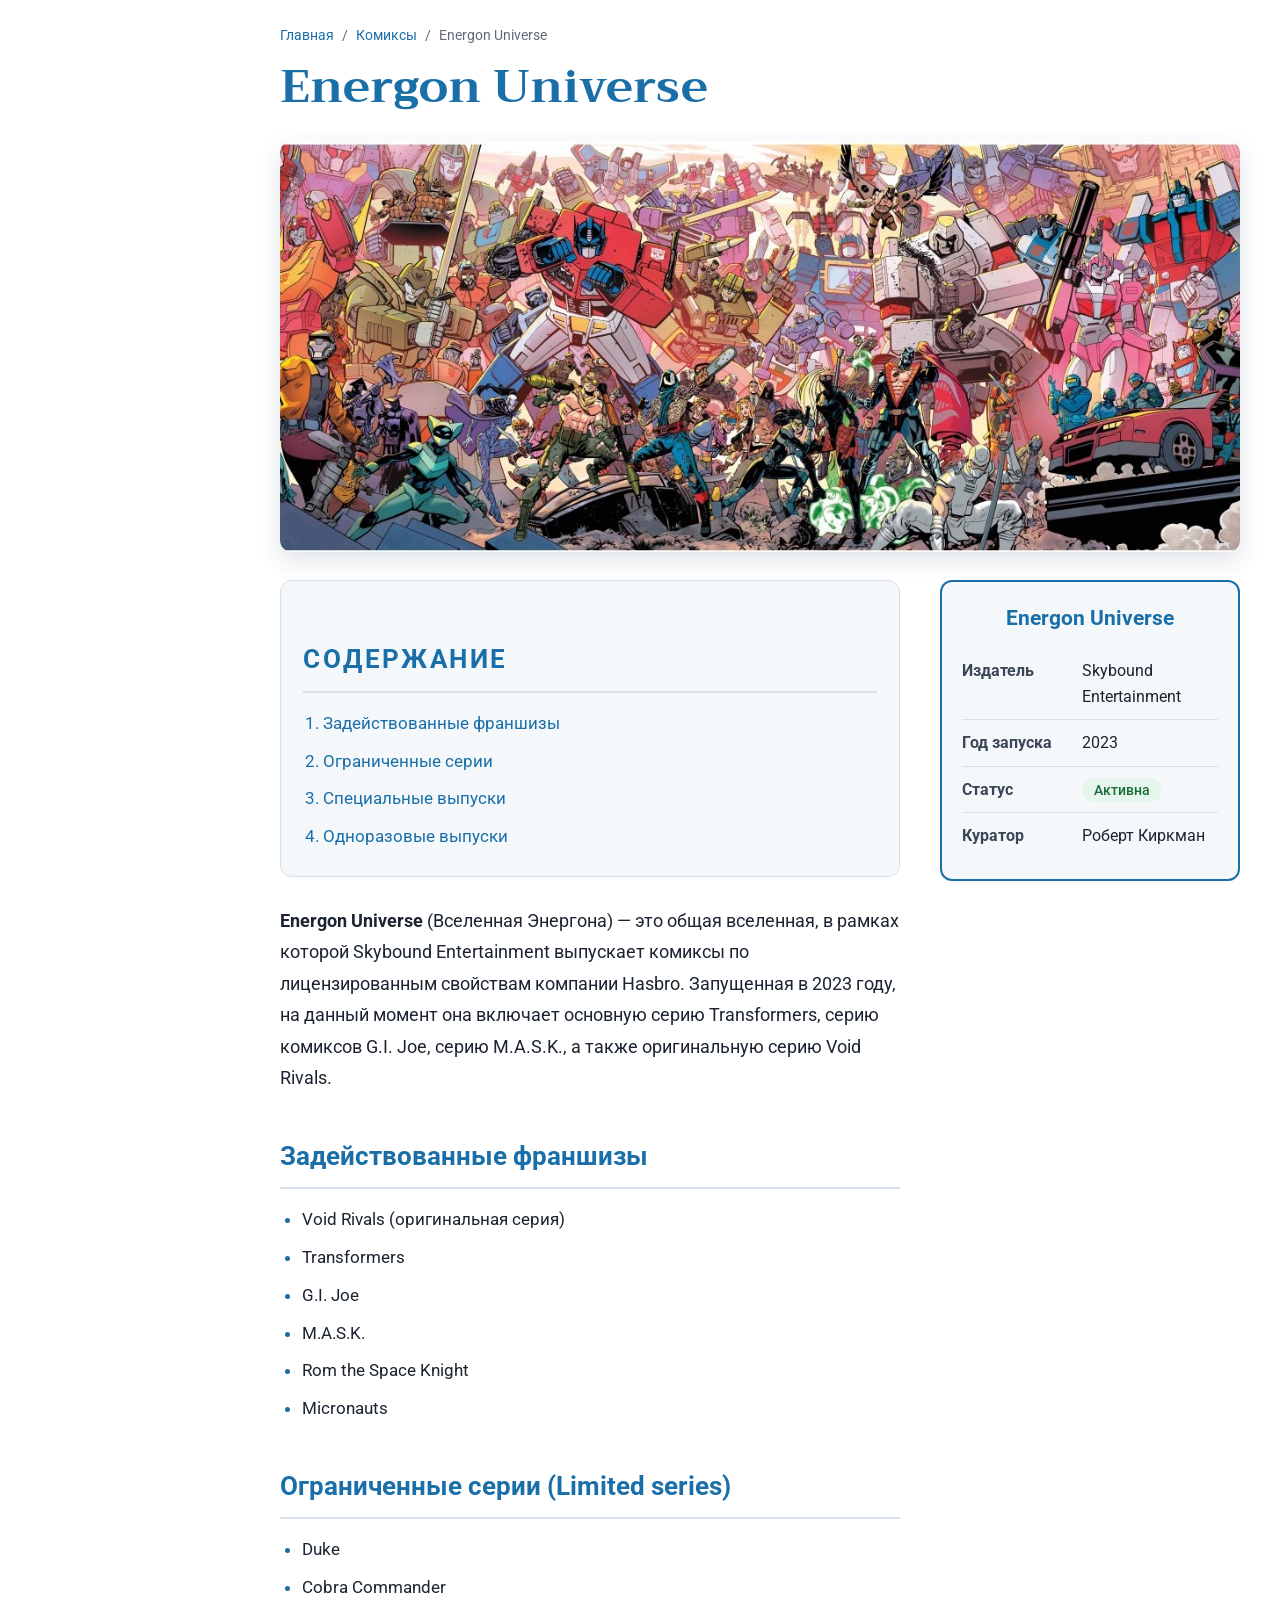
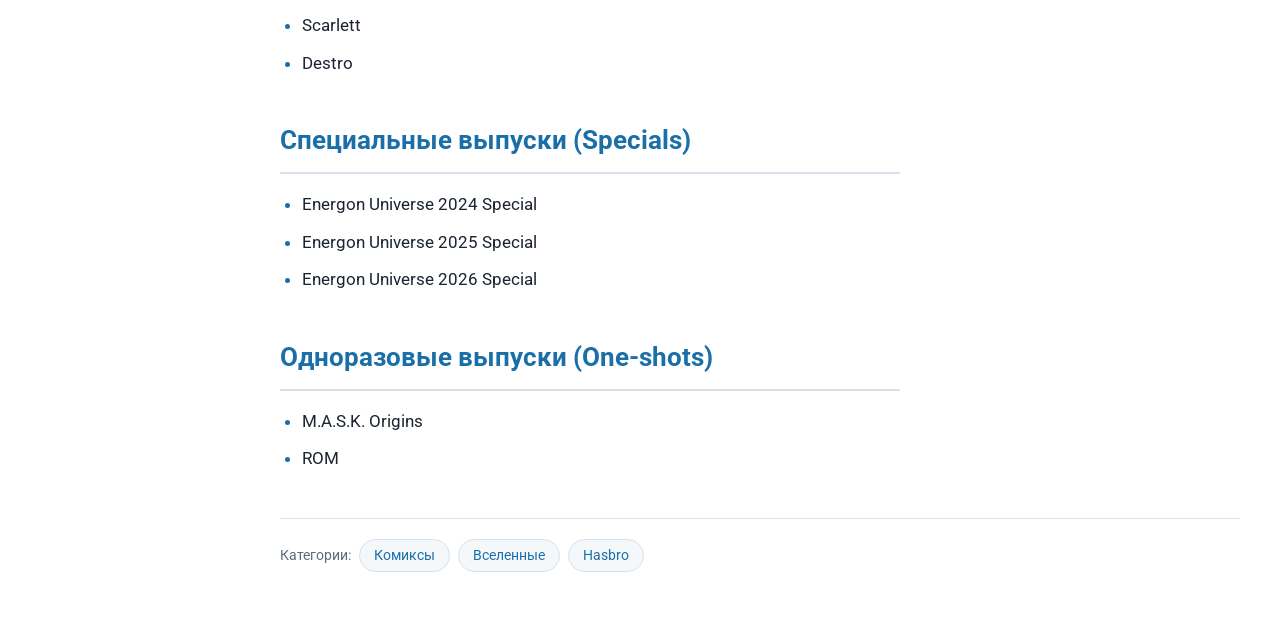
==== commit e29ba8c5: "Update index.html" ====
--- a/index.html
+++ b/index.html
@@ -3,13 +3,12 @@
 <head>
     <meta charset="UTF-8">
     <meta name="viewport" content="width=device-width, initial-scale=1.0">
-    <title>Allspark Database — неофициальная вики о Трансформерах</title>
-    <meta name="description" content="Allspark Database — неофициальная вики о Трансформерах: вселенные, фильмы, комиксы, игрушки и персонажи.">
+    <title>Energon Universe | Allspark Database</title>
+    <meta name="description" content="Energon Universe — общая вселенная комиксов Skybound Entertainment по свойствам Hasbro: Transformers, G.I. Joe, M.A.S.K., Void Rivals и другие.">
     <meta name="theme-color" content="#0F2A44">
-    <meta name="yandex-verification" content="25b6e416a163d4c0" />
-    <meta property="og:type" content="website">
-    <meta property="og:title" content="Allspark Database">
-    <meta property="og:description" content="Неофициальная вики о Трансформерах.">
+    <meta property="og:type" content="article">
+    <meta property="og:title" content="Energon Universe | Allspark Database">
+    <meta property="og:description" content="Общая вселенная комиксов Skybound Entertainment по свойствам Hasbro.">
     <link rel="icon" href="data:image/svg+xml,%3Csvg xmlns='http://www.w3.org/2000/svg' viewBox='0 0 32 32'%3E%3Crect width='32' height='32' rx='7' fill='%231B4F7A'/%3E%3Ctext x='16' y='23' font-size='20' font-weight='700' text-anchor='middle' fill='%2300E5FF' font-family='serif'%3EA%3C/text%3E%3C/svg%3E">
 
     <script>
@@ -41,8 +40,9 @@
     <noscript><div><img src="https://mc.yandex.ru/watch/112325908" style="position:absolute; left:-9999px;" alt="" /></div></noscript>
     <!-- /Yandex.Metrika counter -->
 </head>
-<body data-page="home">
+<body data-page="article-static">
 
+    <div class="read-progress" aria-hidden="true"></div>
     <a class="skip-link" href="#main">К содержимому</a>
 
     <div data-site-header></div>
@@ -51,148 +51,90 @@
 
         <div data-site-sidebar></div>
 
-        <main id="main" class="content">
+        <main id="main" class="content article-page">
 
-            <section class="hero">
-                <img src="Rectangle128.png" alt="" class="hero-bg" fetchpriority="high">
-                <img src="optimus.png" alt="" class="hero-optimus-back">
-                <img src="Rectangle137.png" alt="" class="hero-rectangle">
-                <img src="optimus1.png" alt="" class="hero-optimus-front">
+            <nav class="breadcrumbs" aria-label="Хлебные крошки">
+                <ol>
+                    <li><a href="index.html">Главная</a></li>
+                    <li><a href="articles.html?cat=Комиксы">Комиксы</a></li>
+                    <li aria-current="page">Energon Universe</li>
+                </ol>
+            </nav>
 
-                <div class="hero-text">
-                    <h1 class="hero-title">ALLSPARK DATABASE</h1>
-                    <p>
-                        Allspark Database — это неофициальная вики о Трансформерах,
-                        которая будет постепенно охватывать все уголки франшизы!
-                    </p>
-                    <div class="hero-buttons">
-                        <a href="articles.html" class="btn btn-filled">Читать статьи</a>
-                        <a href="new-article.html" class="btn btn-outline">Помочь проекту</a>
-                        <a href="energon-universe.html" class="btn btn-outline">Случайная статья</a>
-                    </div>
-                </div>
-            </section>
+            <article class="article">
 
-            <section class="popular" aria-labelledby="popular-title">
-                <h2 class="section-title" id="popular-title">ПОПУЛЯРНОЕ</h2>
-                <div class="popular-grid">
+                <header class="article-header">
+                    <h1 class="article-title">Energon Universe</h1>
+                </header>
 
-                    <a href="#" class="popular-card is-soon reveal" style="--i:0">
-                        <div class="card-media">
-                            <img src="Rectangle130.png" alt="Transformers One" loading="lazy">
-                            <span class="badge">Скоро</span>
-                            <span class="card-arrow" aria-hidden="true">→</span>
-                        </div>
-                        <div class="card-name">TRANSFORMERS ONE</div>
-                    </a>
+                <img src="energonuniverse.jpg" alt="Energon Universe" class="article-hero-image" fetchpriority="high">
 
-                    <a href="energon-universe.html" class="popular-card reveal" style="--i:1">
-                        <div class="card-media">
-                            <img src="Rectangle131.png" alt="Energon Universe" loading="lazy">
-                            <span class="card-arrow" aria-hidden="true">→</span>
-                        </div>
-                        <div class="card-name">ENERGON UNIVERSE</div>
-                    </a>
+                <div class="article-body">
 
-                    <a href="#" class="popular-card is-soon reveal" style="--i:2">
-                        <div class="card-media">
-                            <img src="Rectangle132.png" alt="Age of the Primes" loading="lazy">
-                            <span class="badge">Скоро</span>
-                            <span class="card-arrow" aria-hidden="true">→</span>
-                        </div>
-                        <div class="card-name">AGE OF THE PRIMES</div>
-                    </a>
+                    <nav class="toc" aria-label="Содержание">
+                        <h2 class="toc-title">Содержание</h2>
+                        <ol>
+                            <li><a href="#franchises">Задействованные франшизы</a></li>
+                            <li><a href="#limited">Ограниченные серии</a></li>
+                            <li><a href="#specials">Специальные выпуски</a></li>
+                            <li><a href="#oneshots">Одноразовые выпуски</a></li>
+                        </ol>
+                    </nav>
 
-                    <a href="#" class="popular-card is-soon reveal" style="--i:3">
-                        <div class="card-media">
-                            <img src="Rectangle133.png" alt="Cyberworld" loading="lazy">
-                            <span class="badge">Скоро</span>
-                            <span class="card-arrow" aria-hidden="true">→</span>
-                        </div>
-                        <div class="card-name">CYBERWORLD</div>
-                    </a>
+                    <p class="lead"><strong>Energon Universe</strong> (Вселенная Энергона) — это общая вселенная, в рамках которой Skybound Entertainment выпускает комиксы по лицензированным свойствам компании Hasbro. Запущенная в 2023 году, на данный момент она включает основную серию Transformers, серию комиксов G.I. Joe, серию M.A.S.K., а также оригинальную серию Void Rivals.</p>
 
-                </div>
-            </section>
+                    <h2 id="franchises">Задействованные франшизы</h2>
+                    <ul>
+                        <li>Void Rivals (оригинальная серия)</li>
+                        <li>Transformers</li>
+                        <li>G.I. Joe</li>
+                        <li>M.A.S.K.</li>
+                        <li>Rom the Space Knight</li>
+                        <li>Micronauts</li>
+                    </ul>
 
-            <section class="community" aria-labelledby="community-title">
-                <div class="section-head">
-                    <h2 class="section-title" id="community-title">НОВОЕ ОТ СООБЩЕСТВА</h2>
-                    <a href="articles.html">Все статьи →</a>
-                </div>
-                <div class="popular-grid" data-community-latest></div>
-            </section>
+                    <h2 id="limited">Ограниченные серии (Limited series)</h2>
+                    <ul>
+                        <li>Duke</li>
+                        <li>Cobra Commander</li>
+                        <li>Scarlett</li>
+                        <li>Destro</li>
+                    </ul>
 
-            <section class="contact reveal" id="suggest" aria-labelledby="suggest-title">
-                <div class="contact-intro">
-                    <h2 class="section-title" id="suggest-title">ПРЕДЛОЖИТЬ СТАТЬЮ</h2>
-                    <p>Не хотите регистрироваться? Отправьте идею через форму. А зарегистрированные участники могут <a href="new-article.html"><u>написать статью сами</u></a>.</p>
-                    <ul class="check-list">
-                        <li>Предложите тему для новой статьи</li>
-                        <li>Дополните или поправьте существующую</li>
-                        <li>Мы читаем каждое сообщение</li>
+                    <h2 id="specials">Специальные выпуски (Specials)</h2>
+                    <ul>
+                        <li>Energon Universe 2024 Special</li>
+                        <li>Energon Universe 2025 Special</li>
+                        <li>Energon Universe 2026 Special</li>
+                    </ul>
+
+                    <h2 id="oneshots">Одноразовые выпуски (One-shots)</h2>
+                    <ul>
+                        <li>M.A.S.K. Origins</li>
+                        <li>ROM</li>
                     </ul>
                 </div>
 
-                <form class="form" action="thanks.html">
-                    <div class="form-field">
-                        <label for="name">Имя *</label>
-                        <input class="control" type="text" name="name" id="name" placeholder="Ваше имя" autocomplete="name" required>
-                    </div>
+                <aside class="infobox" aria-label="Краткая информация">
+                    <h2 class="infobox-title">Energon Universe</h2>
+                    <dl>
+                        <div class="infobox-row"><dt>Издатель</dt><dd>Skybound Entertainment</dd></div>
+                        <div class="infobox-row"><dt>Год запуска</dt><dd>2023</dd></div>
+                        <div class="infobox-row"><dt>Статус</dt><dd><span class="status">Активна</span></dd></div>
+                        <div class="infobox-row"><dt>Куратор</dt><dd>Роберт Киркман</dd></div>
+                    </dl>
+                </aside>
 
-                    <div class="form-field">
-                        <label for="email">Email *</label>
-                        <input class="control" type="email" name="email" id="email" placeholder="you@example.com" autocomplete="email" required>
-                    </div>
+                <footer class="article-footer">
+                    <span class="article-footer-label">Категории:</span>
+                    <a class="tag-link" href="articles.html?cat=Комиксы">Комиксы</a>
+                    <a class="tag-link" href="#">Вселенные</a>
+                    <a class="tag-link" href="#">Hasbro</a>
+                </footer>
 
-                    <fieldset class="choice-group form-full">
-                        <legend>Что вы предлагаете?</legend>
-                        <label class="choice">
-                            <input type="radio" name="type" value="Новая статья" checked>
-                            <span>Новая статья</span>
-                        </label>
-                        <label class="choice">
-                            <input type="radio" name="type" value="Дополнение к статье">
-                            <span>Дополнение</span>
-                        </label>
-                        <label class="choice">
-                            <input type="radio" name="type" value="Исправление ошибки">
-                            <span>Исправление</span>
-                        </label>
-                    </fieldset>
+            </article>
 
-                    <div class="form-field form-full">
-                        <label for="category">Категория</label>
-                        <select class="control" name="category" id="category">
-                            <option>Фильмы</option>
-                            <option>Мультсериалы</option>
-                            <option>Комиксы</option>
-                            <option>Игрушки</option>
-                            <option>Видеоигры</option>
-                            <option>Книги</option>
-                            <option>Другое</option>
-                        </select>
-                    </div>
-
-                    <div class="form-field form-full">
-                        <div class="label-row">
-                            <label for="message">О чём статья? *</label>
-                            <span class="counter" data-counter-for="message">0 / 1000</span>
-                        </div>
-                        <textarea class="control" name="message" id="message" maxlength="1000" placeholder="Расскажите, что стоит добавить на вики" required></textarea>
-                    </div>
-
-                    <div class="form-check form-full">
-                        <input type="checkbox" name="agree" id="agree" required>
-                        <label for="agree">Я согласен с <a href="#">политикой конфиденциальности</a> *</label>
-                    </div>
-
-                    <div class="form-actions form-full">
-                        <button type="submit" class="btn btn-filled">Отправить</button>
-                        <span class="form-note">Поля, отмеченные *, обязательны</span>
-                    </div>
-                </form>
-            </section>
+            <section class="comments" data-comments="energon-universe"></section>
 
         </main>
     </div>
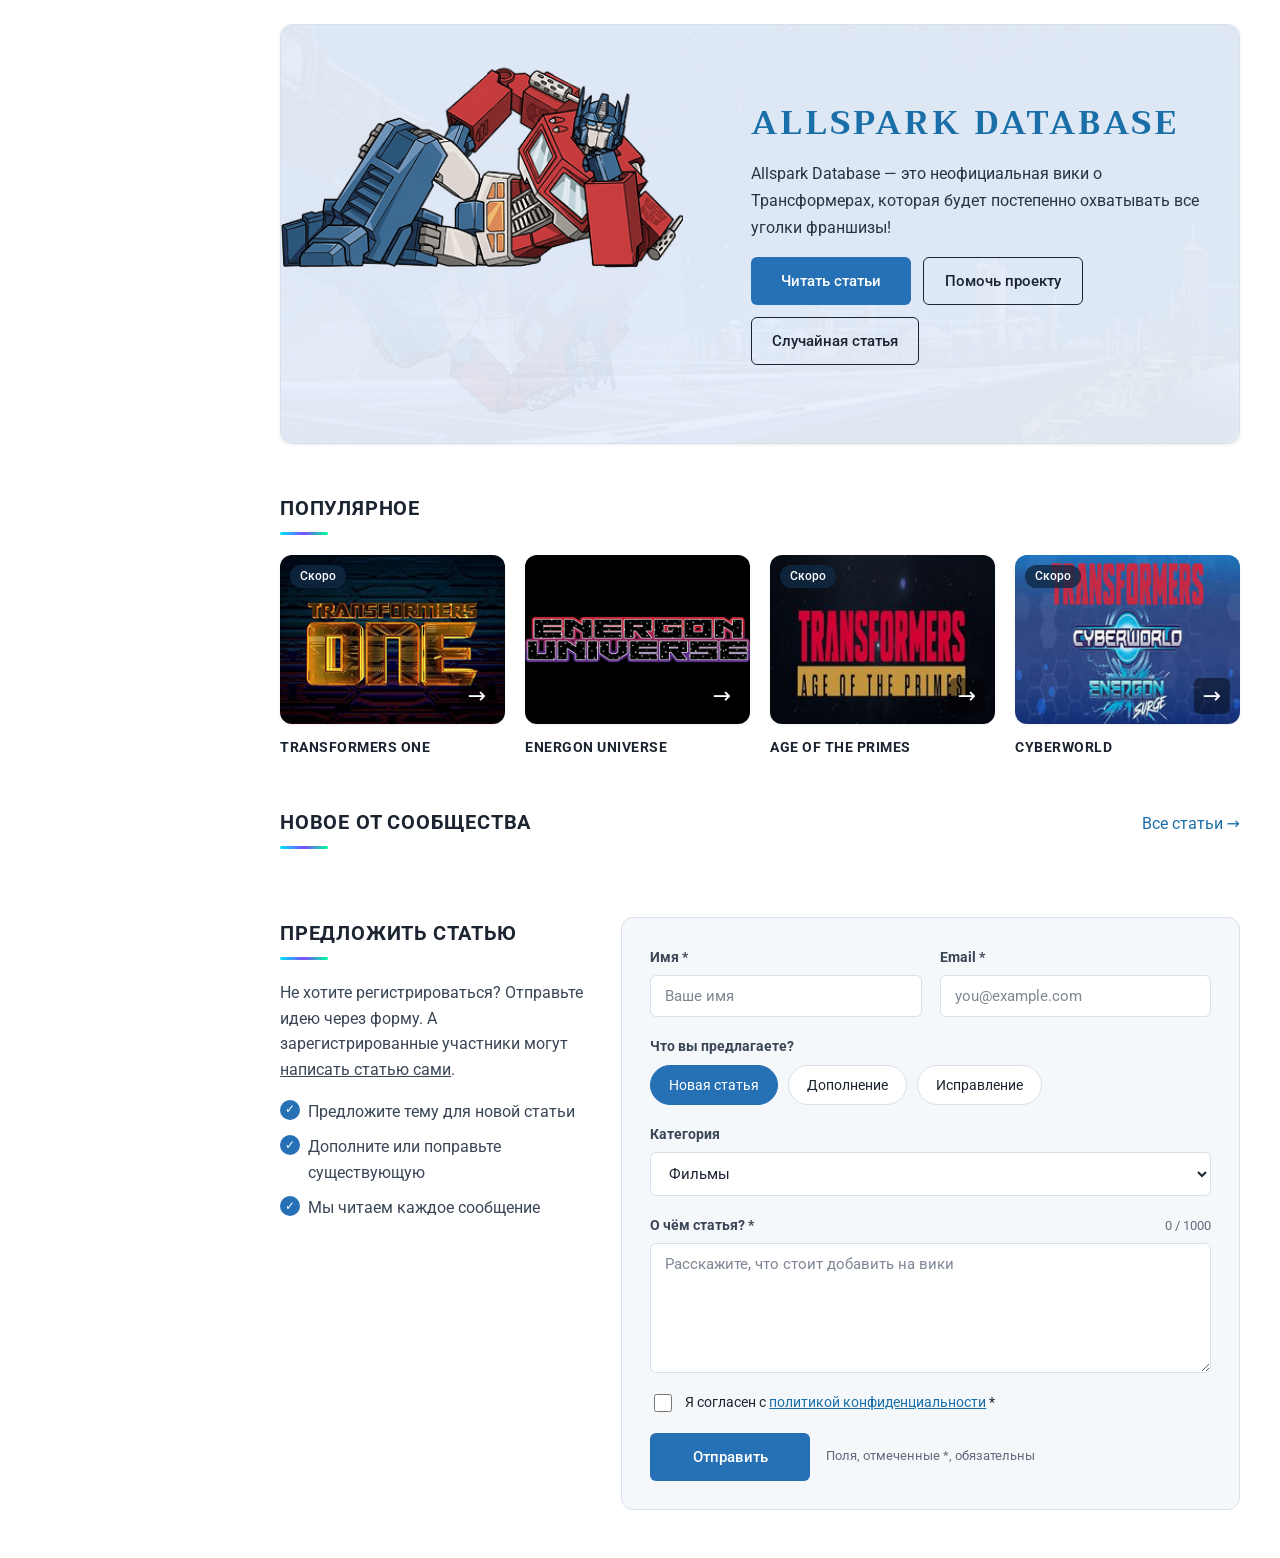
==== commit 9c8e7b1a: "Update index.html" ====
--- a/index.html
+++ b/index.html
@@ -3,12 +3,13 @@
 <head>
     <meta charset="UTF-8">
     <meta name="viewport" content="width=device-width, initial-scale=1.0">
-    <title>Energon Universe | Allspark Database</title>
-    <meta name="description" content="Energon Universe — общая вселенная комиксов Skybound Entertainment по свойствам Hasbro: Transformers, G.I. Joe, M.A.S.K., Void Rivals и другие.">
+    <title>Allspark Database — неофициальная вики о Трансформерах</title>
+    <meta name="description" content="Allspark Database — неофициальная вики о Трансформерах: вселенные, фильмы, комиксы, игрушки и персонажи.">
     <meta name="theme-color" content="#0F2A44">
-    <meta property="og:type" content="article">
-    <meta property="og:title" content="Energon Universe | Allspark Database">
-    <meta property="og:description" content="Общая вселенная комиксов Skybound Entertainment по свойствам Hasbro.">
+    <meta name="yandex-verification" content="25b6e416a163d4c0" />
+    <meta property="og:type" content="website">
+    <meta property="og:title" content="Allspark Database">
+    <meta property="og:description" content="Неофициальная вики о Трансформерах.">
     <link rel="icon" href="data:image/svg+xml,%3Csvg xmlns='http://www.w3.org/2000/svg' viewBox='0 0 32 32'%3E%3Crect width='32' height='32' rx='7' fill='%231B4F7A'/%3E%3Ctext x='16' y='23' font-size='20' font-weight='700' text-anchor='middle' fill='%2300E5FF' font-family='serif'%3EA%3C/text%3E%3C/svg%3E">
 
     <script>
@@ -40,9 +41,8 @@
     <noscript><div><img src="https://mc.yandex.ru/watch/112325908" style="position:absolute; left:-9999px;" alt="" /></div></noscript>
     <!-- /Yandex.Metrika counter -->
 </head>
-<body data-page="article-static">
-
-    <div class="read-progress" aria-hidden="true"></div>
+<body data-page="home">
+
     <a class="skip-link" href="#main">К содержимому</a>
 
     <div data-site-header></div>
@@ -51,90 +51,148 @@
 
         <div data-site-sidebar></div>
 
-        <main id="main" class="content article-page">
-
-            <nav class="breadcrumbs" aria-label="Хлебные крошки">
-                <ol>
-                    <li><a href="index.html">Главная</a></li>
-                    <li><a href="articles.html?cat=Комиксы">Комиксы</a></li>
-                    <li aria-current="page">Energon Universe</li>
-                </ol>
-            </nav>
-
-            <article class="article">
-
-                <header class="article-header">
-                    <h1 class="article-title">Energon Universe</h1>
-                </header>
-
-                <img src="energonuniverse.jpg" alt="Energon Universe" class="article-hero-image" fetchpriority="high">
-
-                <div class="article-body">
-
-                    <nav class="toc" aria-label="Содержание">
-                        <h2 class="toc-title">Содержание</h2>
-                        <ol>
-                            <li><a href="#franchises">Задействованные франшизы</a></li>
-                            <li><a href="#limited">Ограниченные серии</a></li>
-                            <li><a href="#specials">Специальные выпуски</a></li>
-                            <li><a href="#oneshots">Одноразовые выпуски</a></li>
-                        </ol>
-                    </nav>
-
-                    <p class="lead"><strong>Energon Universe</strong> (Вселенная Энергона) — это общая вселенная, в рамках которой Skybound Entertainment выпускает комиксы по лицензированным свойствам компании Hasbro. Запущенная в 2023 году, на данный момент она включает основную серию Transformers, серию комиксов G.I. Joe, серию M.A.S.K., а также оригинальную серию Void Rivals.</p>
-
-                    <h2 id="franchises">Задействованные франшизы</h2>
-                    <ul>
-                        <li>Void Rivals (оригинальная серия)</li>
-                        <li>Transformers</li>
-                        <li>G.I. Joe</li>
-                        <li>M.A.S.K.</li>
-                        <li>Rom the Space Knight</li>
-                        <li>Micronauts</li>
+        <main id="main" class="content">
+
+            <section class="hero">
+                <img src="Rectangle128.png" alt="" class="hero-bg" fetchpriority="high">
+                <img src="optimus.png" alt="" class="hero-optimus-back">
+                <img src="Rectangle137.png" alt="" class="hero-rectangle">
+                <img src="optimus1.png" alt="" class="hero-optimus-front">
+
+                <div class="hero-text">
+                    <h1 class="hero-title">ALLSPARK DATABASE</h1>
+                    <p>
+                        Allspark Database — это неофициальная вики о Трансформерах,
+                        которая будет постепенно охватывать все уголки франшизы!
+                    </p>
+                    <div class="hero-buttons">
+                        <a href="articles.html" class="btn btn-filled">Читать статьи</a>
+                        <a href="new-article.html" class="btn btn-outline">Помочь проекту</a>
+                        <a href="energon-universe.html" class="btn btn-outline">Случайная статья</a>
+                    </div>
+                </div>
+            </section>
+
+            <section class="popular" aria-labelledby="popular-title">
+                <h2 class="section-title" id="popular-title">ПОПУЛЯРНОЕ</h2>
+                <div class="popular-grid">
+
+                    <a href="#" class="popular-card is-soon reveal" style="--i:0">
+                        <div class="card-media">
+                            <img src="Rectangle130.png" alt="Transformers One" loading="lazy">
+                            <span class="badge">Скоро</span>
+                            <span class="card-arrow" aria-hidden="true">→</span>
+                        </div>
+                        <div class="card-name">TRANSFORMERS ONE</div>
+                    </a>
+
+                    <a href="energon-universe.html" class="popular-card reveal" style="--i:1">
+                        <div class="card-media">
+                            <img src="Rectangle131.png" alt="Energon Universe" loading="lazy">
+                            <span class="card-arrow" aria-hidden="true">→</span>
+                        </div>
+                        <div class="card-name">ENERGON UNIVERSE</div>
+                    </a>
+
+                    <a href="#" class="popular-card is-soon reveal" style="--i:2">
+                        <div class="card-media">
+                            <img src="Rectangle132.png" alt="Age of the Primes" loading="lazy">
+                            <span class="badge">Скоро</span>
+                            <span class="card-arrow" aria-hidden="true">→</span>
+                        </div>
+                        <div class="card-name">AGE OF THE PRIMES</div>
+                    </a>
+
+                    <a href="#" class="popular-card is-soon reveal" style="--i:3">
+                        <div class="card-media">
+                            <img src="Rectangle133.png" alt="Cyberworld" loading="lazy">
+                            <span class="badge">Скоро</span>
+                            <span class="card-arrow" aria-hidden="true">→</span>
+                        </div>
+                        <div class="card-name">CYBERWORLD</div>
+                    </a>
+
+                </div>
+            </section>
+
+            <section class="community" aria-labelledby="community-title">
+                <div class="section-head">
+                    <h2 class="section-title" id="community-title">НОВОЕ ОТ СООБЩЕСТВА</h2>
+                    <a href="articles.html">Все статьи →</a>
+                </div>
+                <div class="popular-grid" data-community-latest></div>
+            </section>
+
+            <section class="contact reveal" id="suggest" aria-labelledby="suggest-title">
+                <div class="contact-intro">
+                    <h2 class="section-title" id="suggest-title">ПРЕДЛОЖИТЬ СТАТЬЮ</h2>
+                    <p>Не хотите регистрироваться? Отправьте идею через форму. А зарегистрированные участники могут <a href="new-article.html"><u>написать статью сами</u></a>.</p>
+                    <ul class="check-list">
+                        <li>Предложите тему для новой статьи</li>
+                        <li>Дополните или поправьте существующую</li>
+                        <li>Мы читаем каждое сообщение</li>
                     </ul>
-
-                    <h2 id="limited">Ограниченные серии (Limited series)</h2>
-                    <ul>
-                        <li>Duke</li>
-                        <li>Cobra Commander</li>
-                        <li>Scarlett</li>
-                        <li>Destro</li>
-                    </ul>
-
-                    <h2 id="specials">Специальные выпуски (Specials)</h2>
-                    <ul>
-                        <li>Energon Universe 2024 Special</li>
-                        <li>Energon Universe 2025 Special</li>
-                        <li>Energon Universe 2026 Special</li>
-                    </ul>
-
-                    <h2 id="oneshots">Одноразовые выпуски (One-shots)</h2>
-                    <ul>
-                        <li>M.A.S.K. Origins</li>
-                        <li>ROM</li>
-                    </ul>
-                </div>
-
-                <aside class="infobox" aria-label="Краткая информация">
-                    <h2 class="infobox-title">Energon Universe</h2>
-                    <dl>
-                        <div class="infobox-row"><dt>Издатель</dt><dd>Skybound Entertainment</dd></div>
-                        <div class="infobox-row"><dt>Год запуска</dt><dd>2023</dd></div>
-                        <div class="infobox-row"><dt>Статус</dt><dd><span class="status">Активна</span></dd></div>
-                        <div class="infobox-row"><dt>Куратор</dt><dd>Роберт Киркман</dd></div>
-                    </dl>
-                </aside>
-
-                <footer class="article-footer">
-                    <span class="article-footer-label">Категории:</span>
-                    <a class="tag-link" href="articles.html?cat=Комиксы">Комиксы</a>
-                    <a class="tag-link" href="#">Вселенные</a>
-                    <a class="tag-link" href="#">Hasbro</a>
-                </footer>
-
-            </article>
-
-            <section class="comments" data-comments="energon-universe"></section>
+                </div>
+
+                <form class="form" action="thanks.html">
+                    <div class="form-field">
+                        <label for="name">Имя *</label>
+                        <input class="control" type="text" name="name" id="name" placeholder="Ваше имя" autocomplete="name" required>
+                    </div>
+
+                    <div class="form-field">
+                        <label for="email">Email *</label>
+                        <input class="control" type="email" name="email" id="email" placeholder="you@example.com" autocomplete="email" required>
+                    </div>
+
+                    <fieldset class="choice-group form-full">
+                        <legend>Что вы предлагаете?</legend>
+                        <label class="choice">
+                            <input type="radio" name="type" value="Новая статья" checked>
+                            <span>Новая статья</span>
+                        </label>
+                        <label class="choice">
+                            <input type="radio" name="type" value="Дополнение к статье">
+                            <span>Дополнение</span>
+                        </label>
+                        <label class="choice">
+                            <input type="radio" name="type" value="Исправление ошибки">
+                            <span>Исправление</span>
+                        </label>
+                    </fieldset>
+
+                    <div class="form-field form-full">
+                        <label for="category">Категория</label>
+                        <select class="control" name="category" id="category">
+                            <option>Фильмы</option>
+                            <option>Мультсериалы</option>
+                            <option>Комиксы</option>
+                            <option>Игрушки</option>
+                            <option>Видеоигры</option>
+                            <option>Книги</option>
+                            <option>Другое</option>
+                        </select>
+                    </div>
+
+                    <div class="form-field form-full">
+                        <div class="label-row">
+                            <label for="message">О чём статья? *</label>
+                            <span class="counter" data-counter-for="message">0 / 1000</span>
+                        </div>
+                        <textarea class="control" name="message" id="message" maxlength="1000" placeholder="Расскажите, что стоит добавить на вики" required></textarea>
+                    </div>
+
+                    <div class="form-check form-full">
+                        <input type="checkbox" name="agree" id="agree" required>
+                        <label for="agree">Я согласен с <a href="#">политикой конфиденциальности</a> *</label>
+                    </div>
+
+                    <div class="form-actions form-full">
+                        <button type="submit" class="btn btn-filled">Отправить</button>
+                        <span class="form-note">Поля, отмеченные *, обязательны</span>
+                    </div>
+                </form>
+            </section>
 
         </main>
     </div>
--- a/style.css
+++ b/style.css
@@ -1348,3 +1348,1208 @@
     .article { display: block; }
     .infobox { position: static; margin: 20px 0; }
 }
+
+/* =====================================================
+   17. АККАУНТЫ, СТАТЬИ УЧАСТНИКОВ, КОММЕНТАРИИ
+   ===================================================== */
+
+.sr-only {
+    position: absolute;
+    width: 1px;
+    height: 1px;
+    overflow: hidden;
+    clip: rect(0 0 0 0);
+    white-space: nowrap;
+}
+
+/* ---------- Кнопка «Написать» в меню и аватар ---------- */
+
+.main-nav a.nav-write {
+    padding: 6px 14px;
+    color: var(--cyan);
+    border: 1px solid var(--cyan);
+    border-radius: 999px;
+    transition: background .2s, color .2s;
+}
+
+.main-nav a.nav-write::after { display: none; }
+
+.main-nav a.nav-write:hover {
+    color: var(--blue-900);
+    background: var(--cyan);
+}
+
+.avatar {
+    display: grid;
+    place-items: center;
+    flex-shrink: 0;
+    width: 38px;
+    height: 38px;
+    font-size: 16px;
+    font-weight: 700;
+    line-height: 1;
+    color: var(--blue-900);
+    background: var(--gradient-brand);
+    border-radius: 50%;
+}
+
+.avatar-sm { width: 36px; height: 36px; font-size: 15px; }
+.avatar-lg { width: 72px; height: 72px; font-size: 30px; }
+
+a.avatar { transition: transform .2s; }
+a.avatar:hover { transform: scale(1.08); }
+
+/* ---------- Общие элементы страниц ---------- */
+
+.page {
+    flex: 1;
+    width: 100%;
+    max-width: 1100px;
+    margin: 0 auto;
+    padding: 32px var(--pad) 56px;
+}
+
+.page.narrow { max-width: 900px; }
+
+.page-title {
+    margin: 0 0 8px;
+    font-family: var(--font-title);
+    font-size: clamp(28px, 4.5vw, 40px);
+    line-height: 1.15;
+    color: var(--heading);
+}
+
+.page-lead {
+    margin: 0 0 24px;
+    color: var(--text-soft);
+}
+
+.notice {
+    margin: 0;
+    padding: 14px 18px;
+    color: var(--text-soft);
+    background: var(--surface);
+    border: 1px solid var(--border);
+    border-left: 4px solid var(--link);
+    border-radius: var(--radius);
+}
+
+.notice a { color: var(--link); text-decoration: underline; }
+
+.section-head {
+    display: flex;
+    flex-wrap: wrap;
+    justify-content: space-between;
+    align-items: baseline;
+    gap: 8px 16px;
+}
+
+.section-head a { color: var(--link); }
+.section-head a:hover { text-decoration: underline; }
+
+.community { margin-top: 48px; }
+
+.btn-sm {
+    min-width: 0;
+    min-height: 36px;
+    padding: 0 14px;
+    font-size: 14px;
+}
+
+.btn-danger {
+    color: var(--danger);
+    background: transparent;
+    border-color: var(--danger);
+}
+
+.btn-danger:hover {
+    color: #fff;
+    background: var(--danger);
+}
+
+.link-btn {
+    padding: 0;
+    font-size: 13px;
+    color: var(--muted);
+    background: none;
+    border: 0;
+    text-decoration: underline;
+    cursor: pointer;
+}
+
+.link-btn:hover { color: var(--danger); }
+
+/* ---------- Формы входа и редактора ---------- */
+
+.form-error {
+    margin: 0;
+    font-size: 14px;
+    font-weight: 500;
+    color: var(--danger);
+}
+
+.form-error:empty { display: none; }
+
+.form-single {
+    grid-template-columns: 1fr;
+    align-content: start;
+}
+
+.form h2 {
+    margin: 0;
+    font-size: 22px;
+    color: var(--heading);
+}
+
+.auth-grid {
+    display: grid;
+    grid-template-columns: 1fr 1fr;
+    gap: 24px;
+    align-items: start;
+    margin-bottom: 24px;
+}
+
+textarea.control.is-tall { min-height: 320px; }
+
+.help { margin-top: 6px; font-size: 14px; color: var(--text-soft); }
+.help summary { cursor: pointer; color: var(--link); }
+
+.help pre {
+    margin: 10px 0 0;
+    padding: 12px 14px;
+    overflow-x: auto;
+    font-size: 13px;
+    background: var(--surface-raised);
+    border: 1px solid var(--border);
+    border-radius: var(--radius);
+}
+
+/* ---------- Каталог ---------- */
+
+.toolbar {
+    display: grid;
+    grid-template-columns: 1fr auto;
+    gap: 12px;
+    margin-bottom: 16px;
+}
+
+.filters {
+    display: flex;
+    flex-wrap: wrap;
+    gap: 8px;
+    margin-bottom: 24px;
+}
+
+.filters .tag-link { font-family: var(--font-main); cursor: pointer; }
+
+.tag-link.is-active {
+    color: #fff;
+    background: var(--btn);
+    border-color: var(--btn);
+}
+
+.card-media { background: var(--surface); }
+
+.card-media.no-image {
+    display: grid;
+    place-items: center;
+    font-family: var(--font-title);
+    font-size: 64px;
+    color: var(--cyan);
+    background: var(--gradient-bar);
+}
+
+.card-meta {
+    margin: -6px 0 0;
+    font-size: 13px;
+    color: var(--muted);
+}
+
+.popular-grid > .notice { grid-column: 1 / -1; }
+
+/* ---------- Статья участника ---------- */
+
+.article-meta {
+    margin: 8px 0 0;
+    font-size: 15px;
+    color: var(--muted);
+}
+
+.article.no-hero {
+    grid-template-areas:
+        "head head"
+        "body info"
+        "foot foot";
+}
+
+.article-owner {
+    display: flex;
+    gap: 8px;
+    margin-left: auto;
+}
+
+/* ---------- Комментарии ---------- */
+
+.comments { margin-top: 56px; }
+
+.comment-form {
+    display: grid;
+    gap: 12px;
+    margin-bottom: 28px;
+}
+
+.comment-form .btn { justify-self: start; }
+
+.comment-list { display: grid; gap: 16px; }
+
+.comment {
+    display: grid;
+    grid-template-columns: auto 1fr;
+    gap: 14px;
+}
+
+.comment-main {
+    min-width: 0;
+    padding: 12px 16px;
+    background: var(--surface);
+    border: 1px solid var(--border);
+    border-radius: var(--radius-lg);
+}
+
+.comment-head {
+    display: flex;
+    flex-wrap: wrap;
+    align-items: baseline;
+    gap: 4px 12px;
+}
+
+.comment-head time { font-size: 13px; color: var(--muted); }
+.comment-head .link-btn { margin-left: auto; }
+
+.comment-main p {
+    margin: 6px 0 0;
+    white-space: pre-line;
+    overflow-wrap: anywhere;
+}
+
+.comment-empty { color: var(--muted); }
+
+/* ---------- Профиль ---------- */
+
+.profile-card {
+    display: grid;
+    grid-template-columns: auto 1fr auto;
+    align-items: center;
+    gap: 20px;
+    margin-bottom: 32px;
+    padding: 24px;
+    background: var(--surface);
+    border: 1px solid var(--border);
+    border-radius: var(--radius-lg);
+}
+
+.profile-card h1 {
+    margin: 0;
+    font-family: var(--font-title);
+    font-size: 28px;
+    color: var(--heading);
+    overflow-wrap: anywhere;
+}
+
+.profile-card p {
+    margin: 0;
+    color: var(--muted);
+    overflow-wrap: anywhere;
+}
+
+.my-articles { display: grid; gap: 10px; margin: 0 0 24px; }
+
+.my-articles li {
+    display: flex;
+    flex-wrap: wrap;
+    justify-content: space-between;
+    align-items: center;
+    gap: 10px 16px;
+    padding: 14px 18px;
+    background: var(--surface);
+    border: 1px solid var(--border);
+    border-radius: var(--radius);
+}
+
+.my-articles .title { font-weight: 700; color: var(--link); }
+.my-articles .title:hover { text-decoration: underline; }
+.my-articles small { display: block; color: var(--muted); }
+
+.row-actions { display: flex; gap: 8px; }
+
+/* ---------- Адаптивность новых блоков ---------- */
+
+@media (max-width: 960px) {
+    .main-nav a.nav-write {
+        justify-content: center;
+        margin: 10px 0 4px;
+        padding: 10px 14px;
+    }
+
+    .article.no-hero {
+        grid-template-columns: minmax(0, 1fr);
+        grid-template-areas: "head" "info" "body" "foot";
+    }
+}
+
+@media (max-width: 800px) {
+    .auth-grid { grid-template-columns: 1fr; }
+}
+
+@media (max-width: 700px) {
+    .toolbar { grid-template-columns: 1fr; }
+
+    .profile-card {
+        grid-template-columns: auto 1fr;
+    }
+
+    .profile-card .btn { grid-column: 1 / -1; }
+
+    .comment { gap: 10px; }
+}
+```
+
+---
+
+## script.js (заменить целиком)
+
+```js
+(() => {
+    'use strict';
+
+    /* =====================================================
+       0. МЕЛОЧИ
+       ===================================================== */
+
+    const $ = (selector, scope = document) => scope.querySelector(selector);
+    const $$ = (selector, scope = document) => [...scope.querySelectorAll(selector)];
+    const root = document.documentElement;
+
+    // Защита от вставки чужого HTML: весь пользовательский текст проходит через esc()
+    const esc = (value = '') => String(value).replace(/[&<>"']/g, (c) => (
+        { '&': '&amp;', '<': '&lt;', '>': '&gt;', '"': '&quot;', "'": '&#39;' }[c]
+    ));
+
+    const uid = () => Date.now().toString(36) + Math.random().toString(36).slice(2, 7);
+    const isHttp = (url) => /^https?:\/\//i.test(url || '');
+
+    const here = location.pathname.split('/').pop() || 'index.html';
+    const fullPath = here + location.search;               // для ?next=
+    let decodedSearch = location.search;
+    try { decodedSearch = decodeURIComponent(location.search); } catch {}
+    const currentRoute = here + decodedSearch;             // для подсветки пунктов меню
+
+    const fmtDate = (ts) => new Date(ts).toLocaleDateString('ru-RU', { day: 'numeric', month: 'long', year: 'numeric' });
+
+    const when = (ts) => {
+        const day = (d) => new Date(d.getFullYear(), d.getMonth(), d.getDate());
+        const diff = Math.round((day(new Date()) - day(new Date(ts))) / 864e5);
+        if (diff <= 0) return 'Сегодня';
+        if (diff === 1) return 'Вчера';
+        return new Date(ts).toLocaleDateString('ru-RU');
+    };
+
+    /* =====================================================
+       1. ДАННЫЕ (localStorage)
+       Когда появится сервер, заменить нужно будет только этот раздел
+       ===================================================== */
+
+    const store = {
+        get(key, fallback) {
+            try { return JSON.parse(localStorage.getItem(key)) ?? fallback; } catch { return fallback; }
+        },
+        set(key, value) {
+            try { localStorage.setItem(key, JSON.stringify(value)); return true; } catch { return false; }
+        },
+        remove(key) {
+            try { localStorage.removeItem(key); } catch {}
+        }
+    };
+
+    const list = (key) => ({
+        all: () => store.get(key, []),
+        save: (items) => store.set(key, items)
+    });
+
+    const users = list('asdb_users');
+    const articles = list('asdb_articles');
+    const comments = list('asdb_comments');
+
+    const CATEGORY_GROUPS = {
+        'ВСЕЛЕННЫЕ': ['Фильмы', 'Мультсериалы', 'Комиксы', 'Игрушки', 'Видеоигры', 'Книги'],
+        'ЭНЦИКЛОПЕДИЯ': ['Персонажи', 'Фракции', 'Локации', 'События']
+    };
+    const CATEGORIES = [...Object.values(CATEGORY_GROUPS).flat(), 'Другое'];
+
+    // Статьи, написанные вручную в HTML
+    const BUILTIN = [{
+        id: 'energon-universe',
+        url: 'energon-universe.html',
+        title: 'Energon Universe',
+        category: 'Комиксы',
+        summary: 'Общая вселенная комиксов Skybound Entertainment по свойствам Hasbro.',
+        image: 'energonuniverse.jpg',
+        author: 'Allspark Database',
+        created: 0,
+        updated: 0
+    }];
+
+    // Статьи, которых ещё нет (для поиска)
+    const COMING = [
+        { title: 'Transformers One', info: 'Фильмы' },
+        { title: 'Age of the Primes', info: 'Статья' },
+        { title: 'Cyberworld', info: 'Статья' }
+    ];
+
+    const communityArticles = () => articles.all()
+        .map((a) => ({ ...a, url: `article.html?id=${a.id}`, author: a.authorName }))
+        .sort((a, b) => b.updated - a.updated);
+
+    const allArticles = () => [...communityArticles(), ...BUILTIN];
+
+    /* =====================================================
+       2. АККАУНТЫ
+       ===================================================== */
+
+    // Простой запасной хеш на случай, если браузер не даёт crypto.subtle (http без https)
+    const simpleHash = (text) => {
+        let h = 5381;
+        for (const ch of text) h = (h * 33) ^ ch.codePointAt(0);
+        return 'x' + (h >>> 0).toString(16);
+    };
+
+    const hashPassword = async (email, password) => {
+        const text = `${email}:${password}`;
+        if (!window.crypto?.subtle) return simpleHash(text);
+        const buf = await crypto.subtle.digest('SHA-256', new TextEncoder().encode(text));
+        return [...new Uint8Array(buf)].map((b) => b.toString(16).padStart(2, '0')).join('');
+    };
+
+    const currentUser = () => {
+        const id = store.get('asdb_session', null);
+        return users.all().find((u) => u.id === id) || null;
+    };
+
+    const STORAGE_ERROR = 'Не удалось сохранить данные. Проверьте, что браузер разрешает хранилище сайта.';
+
+    // Возвращают текст ошибки или null, если всё хорошо
+    const register = async (name, email, password) => {
+        email = email.trim().toLowerCase();
+        if (users.all().some((u) => u.email === email)) return 'Этот email уже зарегистрирован';
+
+        const user = {
+            id: uid(),
+            name: name.trim(),
+            email,
+            pass: await hashPassword(email, password),
+            created: Date.now()
+        };
+
+        if (!users.save([...users.all(), user])) return STORAGE_ERROR;
+        store.set('asdb_session', user.id);
+        return currentUser() ? null : STORAGE_ERROR;
+    };
+
+    const login = async (email, password) => {
+        email = email.trim().toLowerCase();
+        const pass = await hashPassword(email, password);
+        const user = users.all().find((u) => u.email === email && u.pass === pass);
+        if (!user) return 'Неверный email или пароль';
+        store.set('asdb_session', user.id);
+        return null;
+    };
+
+    const logout = () => store.remove('asdb_session');
+
+    const loginUrl = () => `account.html?next=${encodeURIComponent(fullPath)}`;
+
+    /* =====================================================
+       3. ШАПКА, САЙДБАР И ПОДВАЛ (одно место для всех страниц)
+       ===================================================== */
+
+    const NAV = [
+        ['index.html', 'ГЛАВНАЯ'],
+        ['articles.html', 'СТАТЬИ'],
+        ['articles.html?cat=Игрушки', 'ИГРУШКИ'],
+        ['articles.html?cat=Комиксы', 'КОМИКСЫ']
+    ];
+
+    const socialsHtml = `
+        <a class="icon-link" href="#" aria-label="Discord"><img src="akar-icons_discord-fill.png" alt=""></a>
+        <a class="icon-link" href="#" aria-label="Bluesky"><img src="line-md_bluesky-filled.png" alt=""></a>
+        <a class="icon-link" href="#" aria-label="Twitter / X"><img src="line-md_twitter-x.png" alt=""></a>
+        <a class="icon-link" href="#" aria-label="Почта"><img src="mdi_gmail.png" alt=""></a>`;
+
+    const headerHtml = () => {
+        const user = currentUser();
+
+        const navItems = NAV.map(([href, label]) =>
+            `<li><a href="${href}"${href === currentRoute ? ' aria-current="page"' : ''}>${label}</a></li>`
+        ).join('');
+
+        const account = user
+            ? `<a class="avatar" href="profile.html" title="${esc(user.name)}" aria-label="Профиль: ${esc(user.name)}">${esc(user.name.charAt(0).toUpperCase())}</a>`
+            : `<a class="icon-link" href="account.html" aria-label="Войти"><img src="material-symbols_login.png" alt=""></a>`;
+
+        return `
+        <header class="site-header">
+            <div class="header-inner">
+                <a class="logo" href="index.html">Allspark Database</a>
+
+                <nav class="main-nav" id="main-nav" aria-label="Основное меню">
+                    <ul>
+                        ${navItems}
+                        <li><a class="nav-write" href="new-article.html">+ НАПИСАТЬ</a></li>
+                        <li>
+                            <button type="button" class="nav-search" data-search-open>
+                                ПОИСК
+                                <img src="Group.png" alt="" class="search-icon">
+                            </button>
+                        </li>
+                    </ul>
+                </nav>
+
+                <div class="header-actions">
+                    <div class="socials">${socialsHtml}</div>
+                    ${account}
+                    <button type="button" class="icon-btn theme-toggle" data-theme-toggle aria-label="Переключить тему"></button>
+                    <button type="button" class="icon-btn nav-toggle" data-nav-toggle aria-expanded="false" aria-controls="main-nav" aria-label="Открыть меню">
+                        <span class="burger" aria-hidden="true"></span>
+                    </button>
+                </div>
+            </div>
+        </header>`;
+    };
+
+    const sidebarHtml = () => {
+        const groups = Object.entries(CATEGORY_GROUPS).map(([title, items]) => `
+            <p class="sidebar-group">${title}</p>
+            <ul class="sidebar-list">
+                ${items.map((c) => `<li><a href="articles.html?cat=${c}">${c}</a></li>`).join('')}
+            </ul>`).join('');
+
+        const recent = allArticles().slice(0, 5).map((a) => `
+            <li>
+                <a href="${esc(a.url)}"${a.url === currentRoute ? ' aria-current="page"' : ''}>${esc(a.title)}</a>
+                ${a.created ? `<span class="when">${when(a.updated)}</span>` : ''}
+            </li>`).join('');
+
+        return `
+        <aside class="sidebar">
+            <div class="sidebar-inner">
+                <nav class="sidebar-section" aria-label="Категории">
+                    <h2 class="sidebar-title">КАТЕГОРИИ</h2>
+                    ${groups}
+                </nav>
+                <section class="sidebar-section">
+                    <h2 class="sidebar-title">ПОСЛЕДНИЕ<br>ИЗМЕНЕНИЯ</h2>
+                    <ul class="sidebar-changes">${recent}</ul>
+                </section>
+            </div>
+        </aside>`;
+    };
+
+    const footerHtml = () => `
+        <footer class="site-footer" id="footer">
+            <div class="footer-inner">
+                <div class="footer-brand">
+                    <a class="logo" href="index.html">Allspark Database</a>
+                    <p>Неофициальная вики о Трансформерах.</p>
+                </div>
+
+                <nav class="footer-nav" aria-label="О проекте">
+                    <ul>
+                        <li><a href="articles.html">Все статьи</a></li>
+                        <li><a href="#">О вики</a></li>
+                        <li><a href="#">Политика конфиденциальности</a></li>
+                        <li><a href="#">Предупреждения</a></li>
+                    </ul>
+                </nav>
+
+                <div class="footer-socials">${socialsHtml}</div>
+
+                <div class="footer-bottom">
+                    <p>© <span data-year>2024</span> Allspark Database.</p>
+                    <p class="footer-legal">Transformers и связанные названия — торговые марки Hasbro. Проект неофициальный и не связан с Hasbro.</p>
+                </div>
+            </div>
+        </footer>`;
+
+    const mount = (selector, html) => {
+        const el = $(selector);
+        if (el) el.outerHTML = html;
+    };
+
+    mount('[data-site-header]', headerHtml());
+    mount('[data-site-sidebar]', sidebarHtml());
+    mount('[data-site-footer]', footerHtml());
+
+    /* =====================================================
+       4. ОБЩИЕ ФУНКЦИИ СТРАНИЦЫ
+       ===================================================== */
+
+    // Год в подвале
+    const yearEl = $('[data-year]');
+    if (yearEl) {
+        const year = new Date().getFullYear();
+        yearEl.textContent = year > 2024 ? `2024–${year}` : '2024';
+    }
+
+    // Ссылки-заглушки (href="#") не прыгают наверх
+    document.addEventListener('click', (e) => {
+        if (e.target.closest('a[href="#"]')) e.preventDefault();
+    });
+
+    // Сломанная картинка по ссылке от пользователя просто скрывается
+    document.addEventListener('error', (e) => {
+        if (e.target.tagName === 'IMG' && e.target.dataset.userImg !== undefined) e.target.style.display = 'none';
+    }, true);
+
+    // Тема
+    const themeBtn = $('[data-theme-toggle]');
+    const syncThemeButton = () => themeBtn?.setAttribute('aria-pressed', root.dataset.theme === 'dark');
+
+    themeBtn?.addEventListener('click', () => {
+        const next = root.dataset.theme === 'dark' ? 'light' : 'dark';
+        root.dataset.theme = next;
+        try { localStorage.setItem('theme', next); } catch {}
+        syncThemeButton();
+    });
+    syncThemeButton();
+
+    // Мобильное меню
+    const header = $('.site-header');
+    const navBtn = $('[data-nav-toggle]');
+
+    const setNav = (open) => {
+        header.classList.toggle('nav-open', open);
+        navBtn.setAttribute('aria-expanded', open);
+        navBtn.setAttribute('aria-label', open ? 'Закрыть меню' : 'Открыть меню');
+    };
+
+    navBtn.addEventListener('click', () => setNav(!header.classList.contains('nav-open')));
+    document.addEventListener('keydown', (e) => { if (e.key === 'Escape') setNav(false); });
+    matchMedia('(min-width: 961px)').addEventListener('change', (e) => { if (e.matches) setNav(false); });
+
+    /* ---------- Поиск ---------- */
+
+    const searchItems = () => [
+        ...allArticles().map((a) => ({ title: a.title, info: a.category, url: a.url })),
+        ...COMING.map((c) => ({ ...c, url: null }))
+    ];
+
+    document.body.insertAdjacentHTML('beforeend', `
+        <dialog class="search-dialog" aria-label="Поиск по вики">
+            <form class="search-box" role="search">
+                <input class="control" type="search" placeholder="Поиск по вики…" aria-label="Поиск" autocomplete="off">
+                <button class="search-close" type="button" aria-label="Закрыть поиск">✕</button>
+            </form>
+            <ul class="search-results"></ul>
+            <p class="search-hint">Enter — открыть первый результат · Esc — закрыть</p>
+        </dialog>
+    `);
+
+    const dialog = $('.search-dialog');
+    const searchForm = $('.search-box', dialog);
+    const searchInput = $('input', dialog);
+    const resultsList = $('.search-results', dialog);
+
+    const renderResults = () => {
+        const query = searchInput.value.trim().toLowerCase();
+        const found = searchItems().filter((item) => item.title.toLowerCase().includes(query));
+
+        resultsList.innerHTML = found.length
+            ? found.map((item) => item.url
+                ? `<li><a class="search-result" href="${esc(item.url)}"><span>${esc(item.title)}</span><small>${esc(item.info)}</small></a></li>`
+                : `<li><span class="search-result is-soon"><span>${esc(item.title)}</span><small>скоро</small></span></li>`
+            ).join('')
+            : '<li class="search-empty">Ничего не найдено</li>';
+    };
+
+    const openSearch = () => {
+        if (dialog.open) return;
+        dialog.showModal();
+        searchInput.value = '';
+        renderResults();
+        searchInput.focus();
+    };
+
+    $$('[data-search-open]').forEach((btn) => btn.addEventListener('click', openSearch));
+    $('.search-close', dialog).addEventListener('click', () => dialog.close());
+    searchInput.addEventListener('input', renderResults);
+    dialog.addEventListener('click', (e) => { if (e.target === dialog) dialog.close(); });
+
+    searchForm.addEventListener('submit', (e) => {
+        e.preventDefault();
+        const first = $('a.search-result', resultsList);
+        if (first) location.href = first.href;
+    });
+
+    document.addEventListener('keydown', (e) => {
+        const typing = /^(INPUT|TEXTAREA|SELECT)$/.test(document.activeElement.tagName);
+        const ctrlK = (e.ctrlKey || e.metaKey) && e.key.toLowerCase() === 'k';
+        if ((e.key === '/' && !typing) || ctrlK) {
+            e.preventDefault();
+            openSearch();
+        }
+    });
+
+    /* ---------- Кнопка «Наверх» ---------- */
+
+    const toTop = document.createElement('button');
+    toTop.className = 'to-top';
+    toTop.type = 'button';
+    toTop.setAttribute('aria-label', 'Наверх');
+    toTop.textContent = '↑';
+    document.body.append(toTop);
+
+    toTop.addEventListener('click', () => window.scrollTo({ top: 0, behavior: 'smooth' }));
+    addEventListener('scroll', () => toTop.classList.toggle('is-visible', window.scrollY > 600), { passive: true });
+
+    /* ---------- Появление блоков ---------- */
+
+    const revealItems = $$('.reveal');
+    const reduceMotion = matchMedia('(prefers-reduced-motion: reduce)').matches;
+
+    if ('IntersectionObserver' in window && !reduceMotion) {
+        const observer = new IntersectionObserver((entries) => {
+            entries.forEach((entry) => {
+                if (entry.isIntersecting) {
+                    entry.target.classList.add('is-visible');
+                    observer.unobserve(entry.target);
+                }
+            });
+        }, { threshold: 0.12 });
+
+        revealItems.forEach((el) => observer.observe(el));
+    } else {
+        revealItems.forEach((el) => el.classList.add('is-visible'));
+    }
+
+    /* =====================================================
+       5. КАРТОЧКИ И РАЗМЕТКА СТАТЕЙ
+       ===================================================== */
+
+    const cardHtml = (a) => `
+        <a href="${esc(a.url)}" class="popular-card">
+            <div class="card-media${a.image ? '' : ' no-image'}">
+                ${a.image ? `<img src="${esc(a.image)}" alt="" loading="lazy" data-user-img>` : esc(a.title.charAt(0).toUpperCase())}
+                <span class="badge">${esc(a.category)}</span>
+                <span class="card-arrow" aria-hidden="true">→</span>
+            </div>
+            <div class="card-name">${esc(a.title)}</div>
+            <p class="card-meta">${esc(a.author)}${a.created ? ' · ' + when(a.updated) : ''}</p>
+        </a>`;
+
+    // Превращает простую разметку в HTML: «## заголовок», «- список», «**жирный**»
+    const renderBody = (text) => {
+        const inline = (s) => esc(s).replace(/\*\*(.+?)\*\*/g, '<strong>$1</strong>');
+        const headings = [];
+        let html = '';
+
+        for (const block of text.replace(/\r/g, '').split(/\n{2,}/)) {
+            const lines = block.split('\n').map((l) => l.trim()).filter(Boolean);
+            if (!lines.length) continue;
+
+            if (lines[0].startsWith('## ')) {
+                const title = lines.shift().slice(3).trim();
+                const id = `section-${headings.length + 1}`;
+                headings.push({ id, title });
+                html += `<h2 id="${id}">${inline(title)}</h2>`;
+                if (!lines.length) continue;
+            }
+
+            html += lines.every((l) => l.startsWith('- '))
+                ? `<ul>${lines.map((l) => `<li>${inline(l.slice(2))}</li>`).join('')}</ul>`
+                : `<p>${lines.map(inline).join('<br>')}</p>`;
+        }
+        return { html, headings };
+    };
+
+    // «Название: значение» построчно
+    const parseFacts = (text = '') => text.split('\n')
+        .map((line) => {
+            const i = line.indexOf(':');
+            return i > 0 ? [line.slice(0, i).trim(), line.slice(i + 1).trim()] : null;
+        })
+        .filter((row) => row && row[1]);
+
+    /* =====================================================
+       6. КОММЕНТАРИИ
+       ===================================================== */
+
+    const initComments = (box, key) => {
+        const draw = () => {
+            const user = currentUser();
+            const items = comments.all().filter((c) => c.page === key).sort((a, b) => b.created - a.created);
+
+            const form = user
+                ? `<form class="comment-form">
+                        <label class="sr-only" for="comment-text">Ваш комментарий</label>
+                        <textarea class="control" id="comment-text" rows="3" maxlength="1000" required
+                            placeholder="Комментарий от имени ${esc(user.name)}"></textarea>
+                        <button type="submit" class="btn btn-filled">Отправить</button>
+                   </form>`
+                : `<p class="notice" style="margin-bottom:28px">Чтобы оставить комментарий, <a href="${loginUrl()}">войдите или зарегистрируйтесь</a>.</p>`;
+
+            const rows = items.map((c) => `
+                <li class="comment">
+                    <div class="avatar avatar-sm" aria-hidden="true">${esc(c.authorName.charAt(0).toUpperCase())}</div>
+                    <div class="comment-main">
+                        <div class="comment-head">
+                            <strong>${esc(c.authorName)}</strong>
+                            <time>${fmtDate(c.created)}</time>
+                            ${user && user.id === c.authorId ? `<button type="button" class="link-btn" data-delete-comment="${c.id}">Удалить</button>` : ''}
+                        </div>
+                        <p>${esc(c.text)}</p>
+                    </div>
+                </li>`).join('');
+
+            box.innerHTML = `
+                <h2 class="section-title">КОММЕНТАРИИ (${items.length})</h2>
+                ${form}
+                <ul class="comment-list">${rows || '<li class="comment-empty">Комментариев пока нет. Будьте первым!</li>'}</ul>`;
+        };
+
+        box.addEventListener('submit', (e) => {
+            if (!e.target.matches('.comment-form')) return;
+            e.preventDefault();
+
+            const user = currentUser();
+            const text = $('textarea', e.target).value.trim();
+            if (!user || !text) return;
+
+            comments.save([...comments.all(), {
+                id: uid(), page: key, authorId: user.id, authorName: user.name, text, created: Date.now()
+            }]);
+            draw();
+        });
+
+        box.addEventListener('click', (e) => {
+            const btn = e.target.closest('[data-delete-comment]');
+            if (!btn || !confirm('Удалить комментарий?')) return;
+
+            const me = currentUser();
+            comments.save(comments.all().filter((c) => !(c.id === btn.dataset.deleteComment && c.authorId === me?.id)));
+            draw();
+        });
+
+        draw();
+    };
+
+    /* =====================================================
+       7. СТРАНИЦЫ
+       ===================================================== */
+
+    /* ---------- Главная: новое от сообщества ---------- */
+    const initHome = () => {
+        const box = $('[data-community-latest]');
+        if (!box) return;
+
+        const latest = communityArticles().slice(0, 4);
+        box.innerHTML = latest.length
+            ? latest.map(cardHtml).join('')
+            : '<p class="notice">Пока нет статей от участников. <a href="new-article.html">Напишите первую!</a></p>';
+    };
+
+    /* ---------- Вход и регистрация ---------- */
+    const initAccount = () => {
+        if (currentUser()) { location.replace('profile.html'); return; }
+
+        // Возвращаем только на внутренние страницы сайта
+        const rawNext = new URLSearchParams(location.search).get('next') || '';
+        const next = /^[\w-]+\.html(\?[\w=&%.-]*)?$/.test(rawNext) ? rawNext : 'index.html';
+
+        const handle = (form, action) => form.addEventListener('submit', async (e) => {
+            e.preventDefault();
+            const error = $('.form-error', form);
+            error.textContent = '';
+
+            const message = await action(Object.fromEntries(new FormData(form)));
+            if (message) error.textContent = message;
+            else location.href = next;
+        });
+
+        handle($('#login-form'), (d) => login(d.email, d.password));
+        handle($('#register-form'), (d) => (
+            d.password !== d.password2 ? 'Пароли не совпадают' : register(d.name, d.email, d.password)
+        ));
+    };
+
+    /* ---------- Профиль ---------- */
+    const initProfile = () => {
+        const user = currentUser();
+        if (!user) { location.replace('account.html?next=profile.html'); return; }
+
+        $('[data-profile]').hidden = false;
+        $('[data-p-avatar]').textContent = user.name.charAt(0).toUpperCase();
+        $('[data-p-name]').textContent = user.name;
+        $('[data-p-meta]').textContent = `${user.email} · на сайте с ${fmtDate(user.created)}`;
+
+        const listEl = $('[data-p-articles]');
+
+        const draw = () => {
+            const mine = communityArticles().filter((a) => a.authorId === user.id);
+            listEl.innerHTML = mine.length
+                ? mine.map((a) => `
+                    <li>
+                        <div>
+                            <a class="title" href="${esc(a.url)}">${esc(a.title)}</a>
+                            <small>${esc(a.category)} · ${fmtDate(a.updated)}</small>
+                        </div>
+                        <div class="row-actions">
+                            <a class="btn btn-outline btn-sm" href="new-article.html?edit=${a.id}">Редактировать</a>
+                            <button type="button" class="btn btn-danger btn-sm" data-delete="${a.id}">Удалить</button>
+                        </div>
+                    </li>`).join('')
+                : '<li class="notice">Вы ещё не написали ни одной статьи.</li>';
+        };
+
+        listEl.addEventListener('click', (e) => {
+            const btn = e.target.closest('[data-delete]');
+            if (!btn || !confirm('Удалить статью вместе с комментариями?')) return;
+
+            const id = btn.dataset.delete;
+            articles.save(articles.all().filter((a) => !(a.id === id && a.authorId === user.id)));
+            comments.save(comments.all().filter((c) => c.page !== `article:${id}`));
+            draw();
+        });
+
+        $('[data-logout]').addEventListener('click', () => {
+            logout();
+            location.href = 'index.html';
+        });
+
+        draw();
+    };
+
+    /* ---------- Редактор статьи ---------- */
+    const initEditor = () => {
+        const form = $('#article-form');
+        const gate = $('[data-need-login]');
+        const user = currentUser();
+
+        if (!user) {
+            gate.innerHTML = `Чтобы писать статьи, <a href="${loginUrl()}">войдите или зарегистрируйтесь</a>.`;
+            gate.hidden = false;
+            return;
+        }
+
+        const editId = new URLSearchParams(location.search).get('edit');
+        const existing = editId ? articles.all().find((a) => a.id === editId) : null;
+
+        if (editId && (!existing || existing.authorId !== user.id)) {
+            gate.textContent = 'Статья не найдена, или вы не её автор.';
+            gate.hidden = false;
+            return;
+        }
+
+        form.hidden = false;
+        form.elements.category.innerHTML = CATEGORIES.map((c) => `<option>${esc(c)}</option>`).join('');
+
+        if (existing) {
+            ['title', 'category', 'summary', 'image', 'facts', 'body'].forEach((k) => {
+                form.elements[k].value = existing[k] || '';
+            });
+            $('[data-editor-title]').textContent = 'Редактирование статьи';
+            $('[data-submit]').textContent = 'Сохранить изменения';
+        }
+
+        form.addEventListener('submit', (e) => {
+            e.preventDefault();
+            const error = $('.form-error', form);
+            const d = Object.fromEntries(new FormData(form));
+            const image = d.image.trim();
+
+            if (image && !isHttp(image)) {
+                error.textContent = 'Ссылка на картинку должна начинаться с http:// или https://';
+                return;
+            }
+
+            const fields = {
+                title: d.title.trim(),
+                category: d.category,
+                summary: d.summary.trim(),
+                image,
+                facts: d.facts.trim(),
+                body: d.body.trim()
+            };
+            const now = Date.now();
+            const id = existing ? editId : uid();
+
+            const ok = existing
+                ? articles.save(articles.all().map((a) => (a.id === id ? { ...a, ...fields, updated: now } : a)))
+                : articles.save([...articles.all(), { id, ...fields, authorId: user.id, authorName: user.name, created: now, updated: now }]);
+
+            if (!ok) { error.textContent = STORAGE_ERROR; return; }
+            location.href = `article.html?id=${id}`;
+        });
+    };
+
+    /* ---------- Просмотр статьи участника ---------- */
+    const initArticle = () => {
+        const box = $('[data-article]');
+        const commentsBox = $('[data-comments-auto]');
+        const id = new URLSearchParams(location.search).get('id');
+        const a = articles.all().find((x) => x.id === id);
+
+        if (!a) {
+            box.outerHTML = '<p class="notice">Статья не найдена. Возможно, она удалена или создана в другом браузере. <a href="articles.html">К списку статей</a></p>';
+            commentsBox.remove();
+            return;
+        }
+
+        const user = currentUser();
+        const owner = user && user.id === a.authorId;
+        const image = isHttp(a.image) ? a.image : '';
+        const { html, headings } = renderBody(a.body);
+        const edited = a.updated - a.created > 60000;
+
+        document.title = `${a.title} | Allspark Database`;
+        $('[data-crumb-cat]').textContent = a.category;
+        $('[data-crumb-cat]').href = `articles.html?cat=${a.category}`;
+        $('[data-crumb-title]').textContent = a.title;
+
+        const toc = headings.length > 1
+            ? `<nav class="toc" aria-label="Содержание">
+                    <h2 class="toc-title">Содержание</h2>
+                    <ol>${headings.map((h) => `<li><a href="#${h.id}">${esc(h.title)}</a></li>`).join('')}</ol>
+               </nav>`
+            : '';
+
+        const rows = [
+            ['Автор', a.authorName],
+            ['Категория', a.category],
+            ['Опубликовано', fmtDate(a.created)],
+            ...parseFacts(a.facts)
+        ].map(([k, v]) => `<div class="infobox-row"><dt>${esc(k)}</dt><dd>${esc(v)}</dd></div>`).join('');
+
+        box.classList.toggle('no-hero', !image);
+        box.innerHTML = `
+            <header class="article-header">
+                <h1 class="article-title">${esc(a.title)}</h1>
+                <p class="article-meta">Автор: <strong>${esc(a.authorName)}</strong> · ${fmtDate(a.created)}${edited ? ` · изменено ${fmtDate(a.updated)}` : ''}</p>
+            </header>
+
+            ${image ? `<img src="${esc(image)}" alt="${esc(a.title)}" class="article-hero-image" data-user-img>` : ''}
+
+            <div class="article-body">
+                ${toc}
+                <p class="lead">${esc(a.summary)}</p>
+                ${html}
+            </div>
+
+            <aside class="infobox" aria-label="Краткая информация">
+                <h2 class="infobox-title">${esc(a.title)}</h2>
+                <dl>${rows}</dl>
+            </aside>
+
+            <footer class="article-footer">
+                <span class="article-footer-label">Категория:</span>
+                <a class="tag-link" href="articles.html?cat=${esc(a.category)}">${esc(a.category)}</a>
+                ${owner ? `<span class="article-owner">
+                    <a class="btn btn-outline btn-sm" href="new-article.html?edit=${a.id}">Редактировать</a>
+                    <button type="button" class="btn btn-danger btn-sm" data-delete-article>Удалить</button>
+                </span>` : ''}
+            </footer>`;
+
+        $('[data-delete-article]', box)?.addEventListener('click', () => {
+            if (!confirm('Удалить статью вместе с комментариями?')) return;
+            articles.save(articles.all().filter((x) => x.id !== id));
+            comments.save(comments.all().filter((c) => c.page !== `article:${id}`));
+            location.href = 'profile.html';
+        });
+
+        initComments(commentsBox, `article:${id}`);
+    };
+
+    /* ---------- Каталог статей ---------- */
+    const initArticlesPage = () => {
+        const grid = $('[data-articles-grid]');
+        const filters = $('[data-filters]');
+        const search = $('[data-articles-q]');
+        let category = new URLSearchParams(location.search).get('cat') || '';
+
+        const draw = () => {
+            const query = search.value.trim().toLowerCase();
+            const items = allArticles().filter((a) =>
+                (!category || a.category === category) &&
+                `${a.title} ${a.summary || ''}`.toLowerCase().includes(query)
+            );
+
+            grid.innerHTML = items.length
+                ? items.map(cardHtml).join('')
+                : '<p class="notice">Ничего не найдено. <a href="new-article.html">Напишите статью на эту тему!</a></p>';
+
+            filters.innerHTML = ['', ...CATEGORIES].map((c) =>
+                `<button type="button" class="tag-link${c === category ? ' is-active' : ''}" data-cat="${esc(c)}">${esc(c || 'Все')}</button>`
+            ).join('');
+        };
+
+        filters.addEventListener('click', (e) => {
+            const btn = e.target.closest('[data-cat]');
+            if (!btn) return;
+            category = btn.dataset.cat;
+            history.replaceState(null, '', category ? `?cat=${encodeURIComponent(category)}` : here);
+            draw();
+        });
+
+        search.addEventListener('input', draw);
+        draw();
+    };
+
+    /* ---------- Страница «Спасибо» ---------- */
+    const initThanks = () => {
+        const params = new URLSearchParams(location.search);
+        const name = (params.get('name') || '').trim();
+
+        if (name) $('[data-thanks-title]').textContent = `Спасибо, ${name}!`;
+
+        const rows = [
+            ['Тип', params.get('type')],
+            ['Категория', params.get('category')],
+            ['Email', params.get('email')],
+            ['Описание', params.get('message')]
+        ].filter(([, value]) => value && value.trim());
+
+        if (rows.length) {
+            const dl = $('[data-thanks-summary]');
+            rows.forEach(([label, value]) => {
+                const dt = document.createElement('dt');
+                const dd = document.createElement('dd');
+                dt.textContent = label;
+                dd.textContent = value.length > 200 ? value.slice(0, 200) + '…' : value;
+                dl.append(dt, dd);
+            });
+            dl.hidden = false;
+        }
+    };
+
+    ({
+        home: initHome,
+        account: initAccount,
+        profile: initProfile,
+        editor: initEditor,
+        article: initArticle,
+        articles: initArticlesPage,
+        thanks: initThanks
+    })[document.body.dataset.page]?.();
+
+    // Комментарии на статьях, написанных вручную (например, energon-universe.html)
+    $$('[data-comments]').forEach((box) => initComments(box, box.dataset.comments));
+
+    // Счётчики символов (запускаются последними, когда поля уже заполнены)
+    $$('textarea[maxlength]').forEach((area) => {
+        const output = $(`[data-counter-for="${area.id}"]`);
+        if (!output) return;
+
+        const update = () => { output.textContent = `${area.value.length} / ${area.maxLength}`; };
+        area.addEventListener('input', update);
+        update();
+    });
+})();
